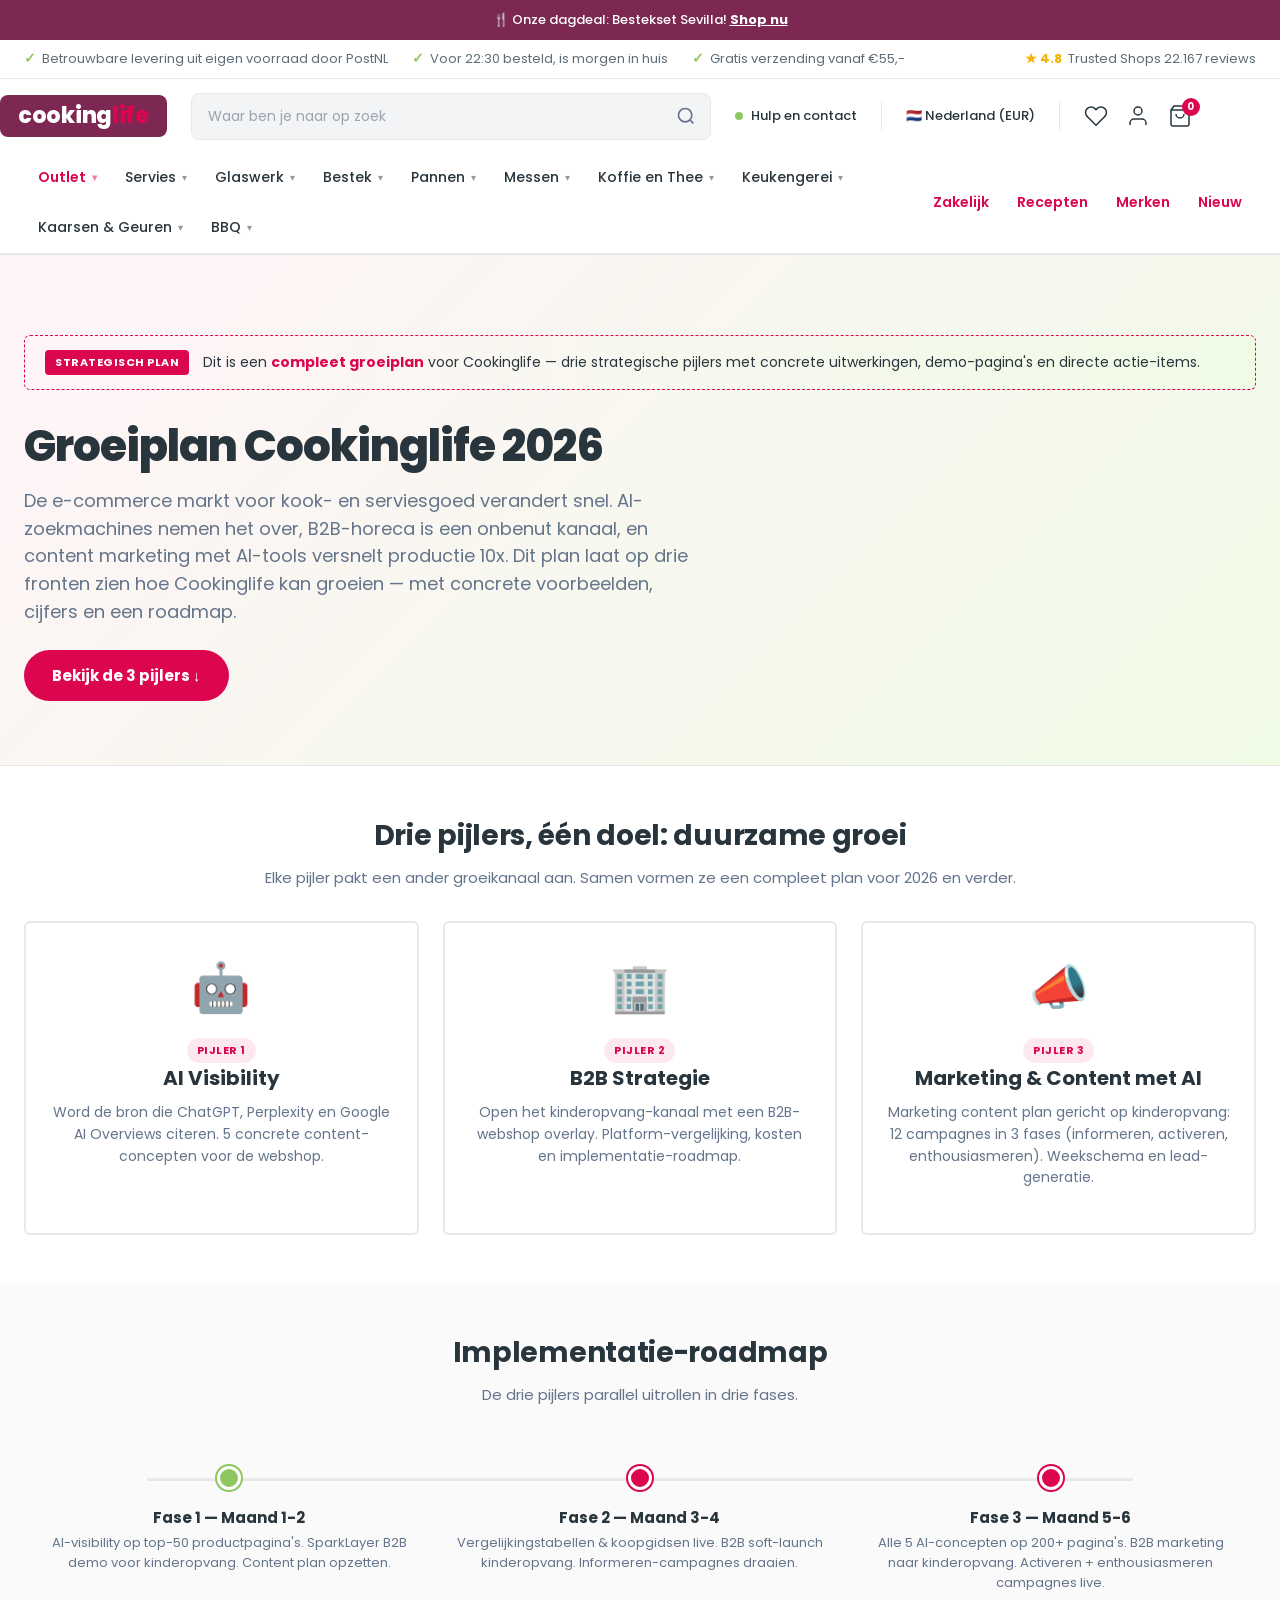
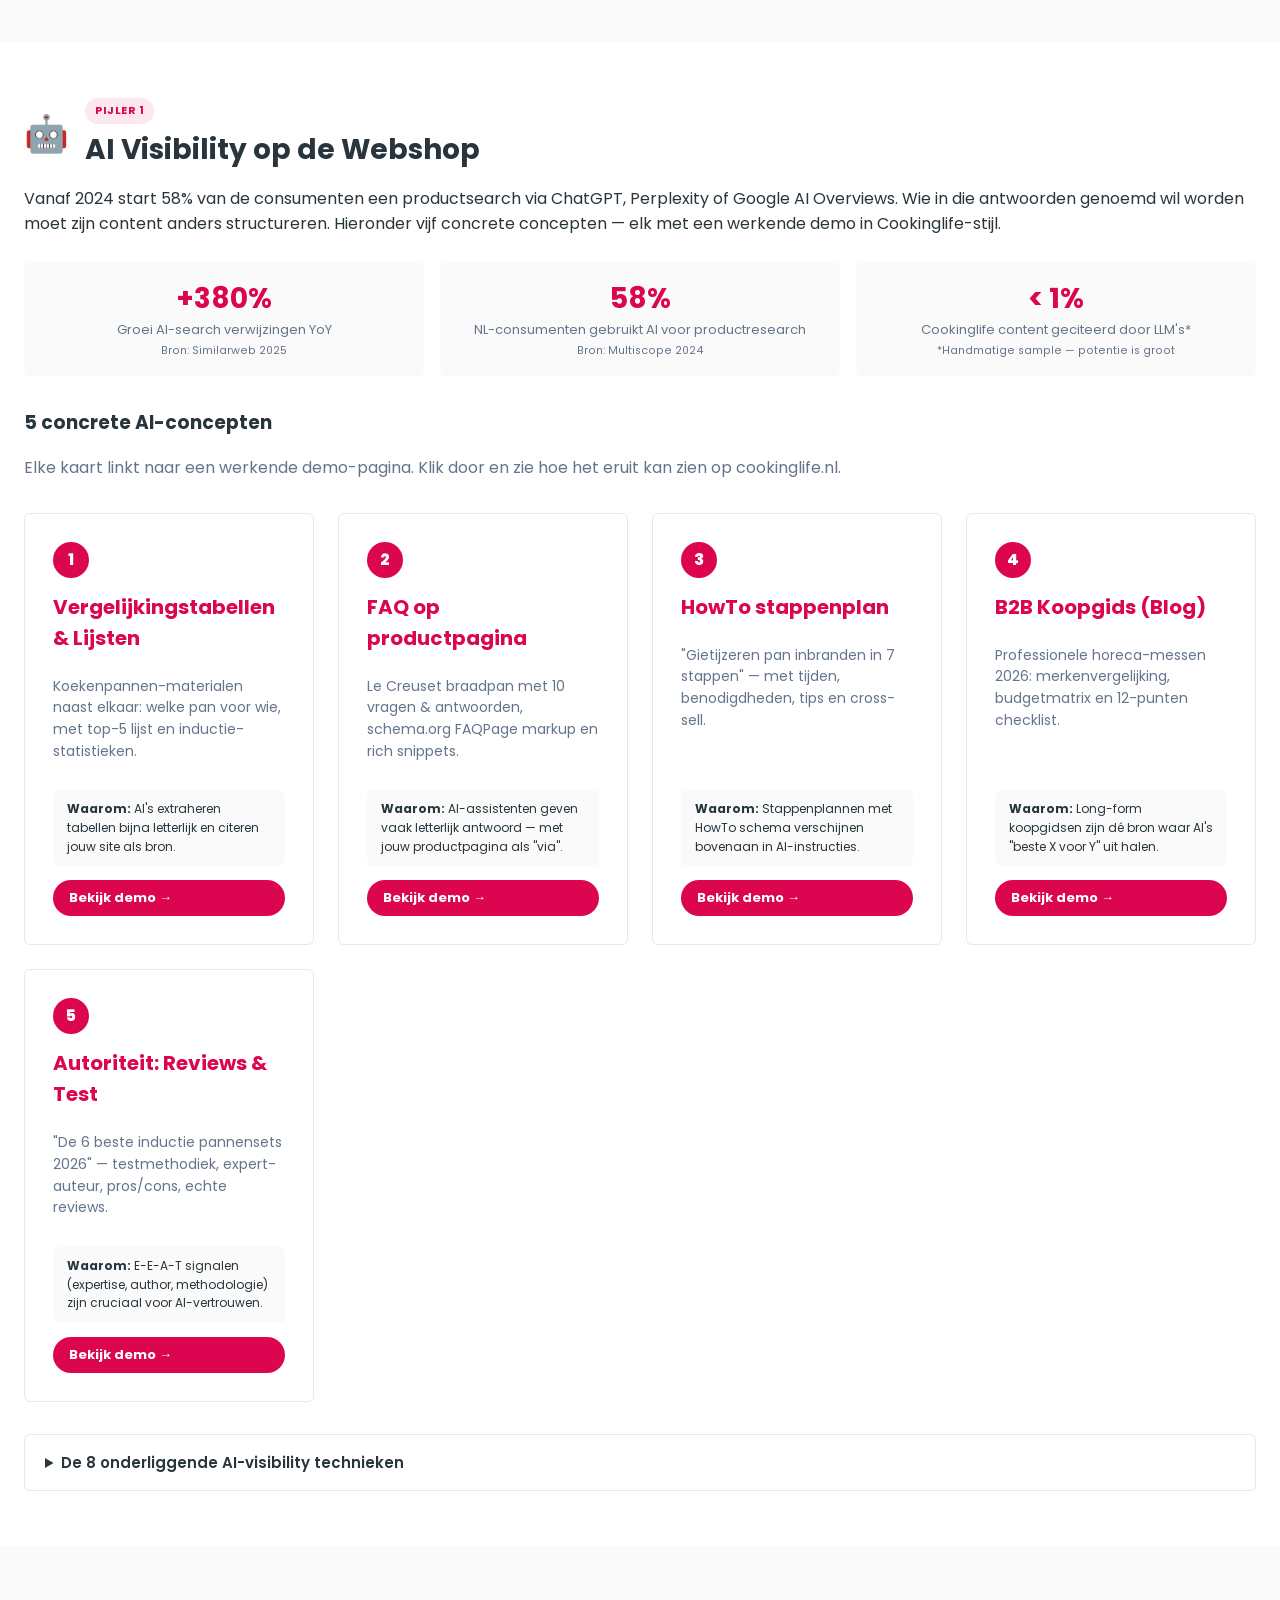
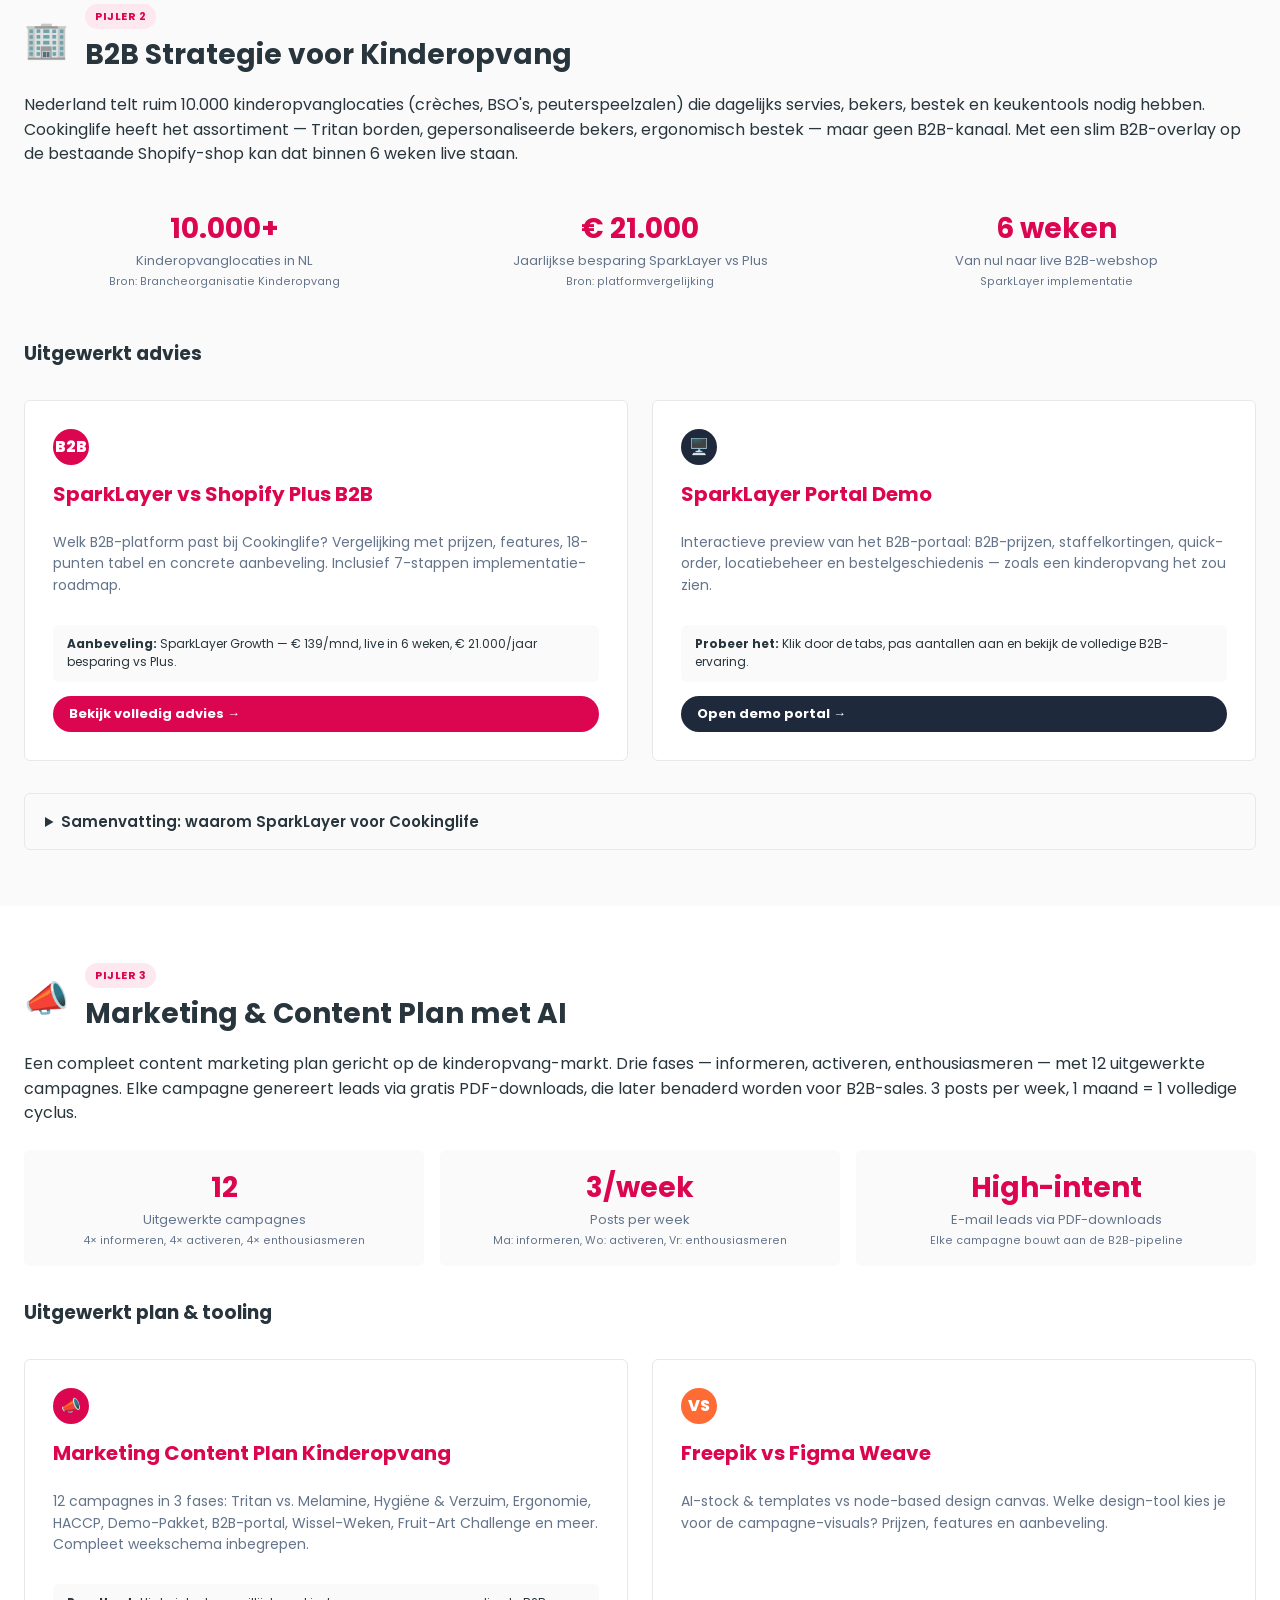
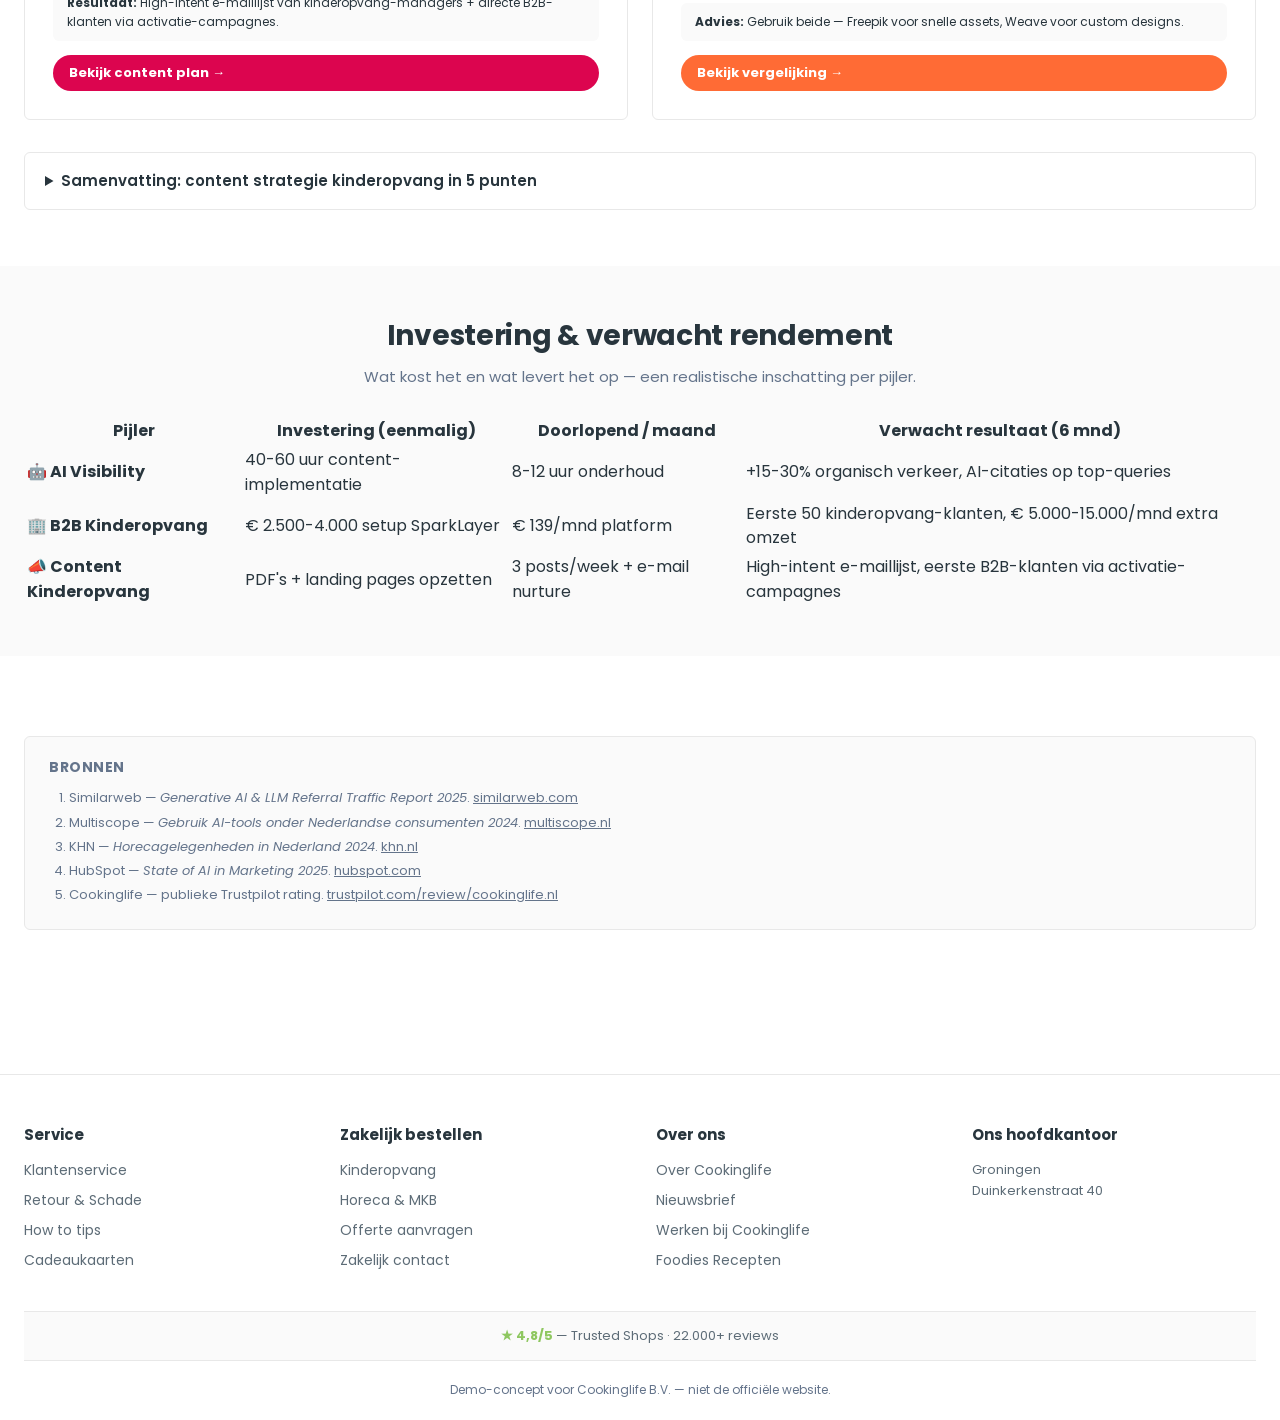
==== index.html @ 046c6a3e "Pijler 2 en 3 nu in cookinglife pink (i.p.v. paars/oranje) Alle drie de pijlers gebruiken nu dezelfd" ====
<!doctype html>
<html lang="nl">
<head>
  <meta charset="utf-8">
  <meta name="viewport" content="width=device-width, initial-scale=1">
  <title>Groeiplan Cookinglife 2026 — AI, B2B & Content Strategie</title>
  <meta name="description" content="Compleet strategisch plan voor Cookinglife: AI-visibility op de webshop, B2B-strategie voor horeca, en een marketing content plan met AI-tools. Drie pijlers, concrete uitwerking.">
  <link rel="stylesheet" href="assets/style.css">
  <link rel="preconnect" href="https://fonts.googleapis.com">
  <link href="https://fonts.googleapis.com/css2?family=Poppins:wght@400;500;600;700;800&display=swap" rel="stylesheet">
  <style>
    .cl-pillar-grid { display: grid; grid-template-columns: repeat(3, 1fr); gap: 24px; margin-top: 32px; }
    .cl-pillar-card { background: #fff; border: 2px solid var(--cl-border); border-radius: var(--cl-radius); padding: 28px 24px; text-align: center; transition: all 0.2s; }
    .cl-pillar-card:hover { border-color: var(--cl-pink); transform: translateY(-3px); box-shadow: var(--cl-shadow-lg); }
    .cl-pillar-icon { font-size: 48px; margin-bottom: 12px; }
    .cl-pillar-card h3 { font-size: 20px; margin: 0 0 8px; }
    .cl-pillar-card p { color: var(--cl-muted); font-size: 14px; margin: 0 0 16px; }
    .cl-pillar-tag { display: inline-block; font-size: 11px; font-weight: 700; text-transform: uppercase; letter-spacing: 0.5px; padding: 4px 10px; border-radius: 99px; }

    .cl-roadmap { display: grid; grid-template-columns: repeat(3, 1fr); gap: 0; margin-top: 32px; position: relative; }
    .cl-roadmap::before { content: ''; position: absolute; top: 40px; left: 10%; right: 10%; height: 3px; background: var(--cl-border); z-index: 0; }
    .cl-roadmap-phase { text-align: center; position: relative; z-index: 1; padding: 0 16px; }
    .cl-roadmap-dot { width: 24px; height: 24px; border-radius: 50%; margin: 28px auto 16px; border: 3px solid #fff; box-shadow: 0 0 0 2px var(--cl-border); }
    .cl-roadmap-phase h4 { font-size: 15px; margin: 0 0 4px; }
    .cl-roadmap-phase p { font-size: 13px; color: var(--cl-muted); margin: 0; }

    .cl-pijler-section { padding: 56px 0; }
    .cl-pijler-header { display: flex; align-items: center; gap: 16px; margin-bottom: 8px; }
    .cl-pijler-header .cl-pijler-icon { font-size: 36px; }
    .cl-pijler-header h2 { margin: 0; font-size: 28px; }

    .cl-impact-row { display: grid; grid-template-columns: repeat(3, 1fr); gap: 16px; margin: 24px 0; }
    .cl-impact-item { background: var(--cl-bg-soft); border-radius: var(--cl-radius); padding: 16px; text-align: center; }
    .cl-impact-item .num { font-size: 28px; font-weight: 700; color: var(--cl-pink); }
    .cl-impact-item .lbl { font-size: 13px; color: var(--cl-muted); }

    @media (max-width: 800px) {
      .cl-pillar-grid { grid-template-columns: 1fr; }
      .cl-roadmap { grid-template-columns: 1fr; gap: 24px; }
      .cl-roadmap::before { display: none; }
      .cl-impact-row { grid-template-columns: 1fr; }
    }
  </style>
</head>
<body>

<!-- ======================= PROMO BAR ======================= -->
<div class="cl-promobar">
  <div class="cl-container">🍴 Onze dagdeal: Bestekset Sevilla! <a href="#">Shop nu</a></div>
</div>

<!-- ======================= USP BAR ======================= -->
<div class="cl-topbar">
  <div class="cl-container">
    <div class="cl-topbar-usps">
      <span>Betrouwbare levering uit eigen voorraad door PostNL</span>
      <span>Voor 22:30 besteld, is morgen in huis</span>
      <span>Gratis verzending vanaf €55,-</span>
    </div>
    <div class="cl-topbar-trust">
      <span class="cl-trust-star">★ 4.8</span> Trusted Shops 22.167 reviews
    </div>
  </div>
</div>

<!-- ======================= HEADER ======================= -->
<header class="cl-header">
  <div class="cl-container cl-header-inner">
    <a href="index.html" class="cl-logo">cooking<span>life</span></a>
    <form class="cl-search" onsubmit="return false">
      <input type="text" placeholder="Waar ben je naar op zoek">
      <button type="submit"><svg viewBox="0 0 24 24" width="20" height="20" fill="none" stroke="currentColor" stroke-width="2"><circle cx="11" cy="11" r="8"/><path d="m21 21-4.3-4.3"/></svg></button>
    </form>
    <a href="#" class="cl-help-link"><span class="cl-help-dot"></span>Hulp en contact</a>
    <div class="cl-header-divider"></div>
    <div class="cl-country">🇳🇱 Nederland (EUR)</div>
    <div class="cl-header-divider"></div>
    <nav class="cl-header-actions" aria-label="Account en winkelmand">
      <a href="#" aria-label="Verlanglijst"><svg viewBox="0 0 24 24"><path d="M20.84 4.61a5.5 5.5 0 0 0-7.78 0L12 5.67l-1.06-1.06a5.5 5.5 0 0 0-7.78 7.78l1.06 1.06L12 21.23l7.78-7.78 1.06-1.06a5.5 5.5 0 0 0 0-7.78z"/></svg></a>
      <a href="#" aria-label="Account"><svg viewBox="0 0 24 24"><path d="M20 21v-2a4 4 0 0 0-4-4H8a4 4 0 0 0-4 4v2"/><circle cx="12" cy="7" r="4"/></svg></a>
      <a href="#" aria-label="Winkelmand"><svg viewBox="0 0 24 24"><path d="M6 2 3 6v14a2 2 0 0 0 2 2h14a2 2 0 0 0 2-2V6l-3-4z"/><line x1="3" y1="6" x2="21" y2="6"/><path d="M16 10a4 4 0 0 1-8 0"/></svg><span class="cl-cart-count">0</span></a>
    </nav>
  </div>
  <nav class="cl-nav" aria-label="Hoofdnavigatie">
    <div class="cl-container">
      <ul>
        <li><a href="#" class="sale">Outlet <span class="nav-chevron">▾</span></a></li>
        <li><a href="#">Servies <span class="nav-chevron">▾</span></a></li>
        <li><a href="#">Glaswerk <span class="nav-chevron">▾</span></a></li>
        <li><a href="#">Bestek <span class="nav-chevron">▾</span></a></li>
        <li><a href="#">Pannen <span class="nav-chevron">▾</span></a></li>
        <li><a href="#">Messen <span class="nav-chevron">▾</span></a></li>
        <li><a href="#">Koffie en Thee <span class="nav-chevron">▾</span></a></li>
        <li><a href="#">Keukengerei <span class="nav-chevron">▾</span></a></li>
        <li><a href="#">Kaarsen &amp; Geuren <span class="nav-chevron">▾</span></a></li>
        <li><a href="#">BBQ <span class="nav-chevron">▾</span></a></li>
      </ul>
      <div class="cl-nav-special">
        <a href="#">Zakelijk</a>
        <a href="#">Recepten</a>
        <a href="#">Merken</a>
        <a href="#">Nieuw</a>
      </div>
    </div>
  </nav>
</header>

<!-- ======================= HERO ======================= -->
<section class="cl-hero">
  <div class="cl-container">
    <div class="cl-demo-banner">
      <span class="cl-demo-tag">Strategisch Plan</span>
      <div>Dit is een <strong>compleet groeiplan</strong> voor Cookinglife — drie strategische pijlers met concrete uitwerkingen, demo-pagina's en directe actie-items.</div>
    </div>
    <h1>Groeiplan Cookinglife 2026</h1>
    <p>De e-commerce markt voor kook- en serviesgoed verandert snel. AI-zoekmachines nemen het over, B2B-horeca is een onbenut kanaal, en content marketing met AI-tools versnelt productie 10x. Dit plan laat op drie fronten zien hoe Cookinglife kan groeien — met concrete voorbeelden, cijfers en een roadmap.</p>
    <a href="#drie-pijlers" class="cl-btn">Bekijk de 3 pijlers ↓</a>
  </div>
</section>

<!-- ======================= DRIE PIJLERS OVERZICHT ======================= -->
<section class="cl-section" id="drie-pijlers">
  <div class="cl-container">
    <h2 style="text-align:center;">Drie pijlers, één doel: duurzame groei</h2>
    <p class="cl-section-sub" style="text-align:center;">Elke pijler pakt een ander groeikanaal aan. Samen vormen ze een compleet plan voor 2026 en verder.</p>

    <div class="cl-pillar-grid">

      <a href="#pijler-ai" class="cl-pillar-card" style="text-decoration:none;color:inherit;">
        <div class="cl-pillar-icon">🤖</div>
        <span class="cl-pillar-tag" style="background:#FDE8EF;color:var(--cl-pink);">Pijler 1</span>
        <h3>AI Visibility</h3>
        <p>Word de bron die ChatGPT, Perplexity en Google AI Overviews citeren. 5 concrete content-concepten voor de webshop.</p>
      </a>

      <a href="#pijler-b2b" class="cl-pillar-card" style="text-decoration:none;color:inherit;">
        <div class="cl-pillar-icon">🏢</div>
        <span class="cl-pillar-tag" style="background:#FDE8EF;color:var(--cl-pink);">Pijler 2</span>
        <h3>B2B Strategie</h3>
        <p>Open het kinderopvang-kanaal met een B2B-webshop overlay. Platform-vergelijking, kosten en implementatie-roadmap.</p>
      </a>

      <a href="#pijler-content" class="cl-pillar-card" style="text-decoration:none;color:inherit;">
        <div class="cl-pillar-icon">📣</div>
        <span class="cl-pillar-tag" style="background:#FDE8EF;color:var(--cl-pink);">Pijler 3</span>
        <h3>Marketing & Content met AI</h3>
        <p>Marketing content plan gericht op kinderopvang: 12 campagnes in 3 fases (informeren, activeren, enthousiasmeren). Weekschema en lead-generatie.</p>
      </a>

    </div>
  </div>
</section>

<!-- ======================= ROADMAP ======================= -->
<section class="cl-section" style="background:var(--cl-bg-soft);">
  <div class="cl-container">
    <h2 style="text-align:center;">Implementatie-roadmap</h2>
    <p class="cl-section-sub" style="text-align:center;">De drie pijlers parallel uitrollen in drie fases.</p>

    <div class="cl-roadmap">
      <div class="cl-roadmap-phase">
        <div class="cl-roadmap-dot" style="background:var(--cl-green);box-shadow:0 0 0 2px var(--cl-green);"></div>
        <h4>Fase 1 — Maand 1-2</h4>
        <p>AI-visibility op top-50 productpagina's. SparkLayer B2B demo voor kinderopvang. Content plan opzetten.</p>
      </div>
      <div class="cl-roadmap-phase">
        <div class="cl-roadmap-dot" style="background:var(--cl-pink);box-shadow:0 0 0 2px var(--cl-pink);"></div>
        <h4>Fase 2 — Maand 3-4</h4>
        <p>Vergelijkingstabellen & koopgidsen live. B2B soft-launch kinderopvang. Informeren-campagnes draaien.</p>
      </div>
      <div class="cl-roadmap-phase">
        <div class="cl-roadmap-dot" style="background:var(--cl-pink);box-shadow:0 0 0 2px var(--cl-pink);"></div>
        <h4>Fase 3 — Maand 5-6</h4>
        <p>Alle 5 AI-concepten op 200+ pagina's. B2B marketing naar kinderopvang. Activeren + enthousiasmeren campagnes live.</p>
      </div>
    </div>
  </div>
</section>

<!-- =====================================================================
     PIJLER 1 — AI VISIBILITY
     ===================================================================== -->
<section class="cl-pijler-section" id="pijler-ai">
  <div class="cl-container">
    <div class="cl-pijler-header">
      <span class="cl-pijler-icon">🤖</span>
      <div>
        <span class="cl-pillar-tag" style="background:#FDE8EF;color:var(--cl-pink);margin-bottom:4px;">Pijler 1</span>
        <h2>AI Visibility op de Webshop</h2>
      </div>
    </div>
    <p>Vanaf 2024 start 58% van de consumenten een productsearch via ChatGPT, Perplexity of Google AI Overviews. Wie in die antwoorden genoemd wil worden moet zijn content anders structureren. Hieronder vijf concrete concepten — elk met een werkende demo in Cookinglife-stijl.</p>

    <div class="cl-impact-row">
      <div class="cl-impact-item">
        <div class="num">+380%</div>
        <div class="lbl">Groei AI-search verwijzingen YoY<br><small>Bron: Similarweb 2025</small></div>
      </div>
      <div class="cl-impact-item">
        <div class="num">58%</div>
        <div class="lbl">NL-consumenten gebruikt AI voor productresearch<br><small>Bron: Multiscope 2024</small></div>
      </div>
      <div class="cl-impact-item">
        <div class="num">&lt; 1%</div>
        <div class="lbl">Cookinglife content geciteerd door LLM's*<br><small>*Handmatige sample — potentie is groot</small></div>
      </div>
    </div>

    <h3 style="margin-top:32px;">5 concrete AI-concepten</h3>
    <p style="color:var(--cl-muted);margin-bottom:16px;">Elke kaart linkt naar een werkende demo-pagina. Klik door en zie hoe het eruit kan zien op cookinglife.nl.</p>

    <div class="cl-concept-grid">

      <a href="1-vergelijkingstabel.html" class="cl-concept-card">
        <div class="cl-concept-num">1</div>
        <h3>Vergelijkingstabellen &amp; Lijsten</h3>
        <p>Koekenpannen-materialen naast elkaar: welke pan voor wie, met top-5 lijst en inductie-statistieken.</p>
        <div class="cl-concept-why"><strong>Waarom:</strong> AI's extraheren tabellen bijna letterlijk en citeren jouw site als bron.</div>
        <span class="cl-btn cl-btn-sm">Bekijk demo →</span>
      </a>

      <a href="2-productpagina-faq.html" class="cl-concept-card">
        <div class="cl-concept-num">2</div>
        <h3>FAQ op productpagina</h3>
        <p>Le Creuset braadpan met 10 vragen &amp; antwoorden, schema.org FAQPage markup en rich snippets.</p>
        <div class="cl-concept-why"><strong>Waarom:</strong> AI-assistenten geven vaak letterlijk antwoord — met jouw productpagina als "via".</div>
        <span class="cl-btn cl-btn-sm">Bekijk demo →</span>
      </a>

      <a href="3-howto-gebruik.html" class="cl-concept-card">
        <div class="cl-concept-num">3</div>
        <h3>HowTo stappenplan</h3>
        <p>"Gietijzeren pan inbranden in 7 stappen" — met tijden, benodigdheden, tips en cross-sell.</p>
        <div class="cl-concept-why"><strong>Waarom:</strong> Stappenplannen met HowTo schema verschijnen bovenaan in AI-instructies.</div>
        <span class="cl-btn cl-btn-sm">Bekijk demo →</span>
      </a>

      <a href="4-b2b-koopgids.html" class="cl-concept-card">
        <div class="cl-concept-num">4</div>
        <h3>B2B Koopgids (Blog)</h3>
        <p>Professionele horeca-messen 2026: merkenvergelijking, budgetmatrix en 12-punten checklist.</p>
        <div class="cl-concept-why"><strong>Waarom:</strong> Long-form koopgidsen zijn dé bron waar AI's "beste X voor Y" uit halen.</div>
        <span class="cl-btn cl-btn-sm">Bekijk demo →</span>
      </a>

      <a href="5-autoriteit-review-blog.html" class="cl-concept-card">
        <div class="cl-concept-num">5</div>
        <h3>Autoriteit: Reviews &amp; Test</h3>
        <p>"De 6 beste inductie pannensets 2026" — testmethodiek, expert-auteur, pros/cons, echte reviews.</p>
        <div class="cl-concept-why"><strong>Waarom:</strong> E-E-A-T signalen (expertise, author, methodologie) zijn cruciaal voor AI-vertrouwen.</div>
        <span class="cl-btn cl-btn-sm">Bekijk demo →</span>
      </a>

    </div>

    <!-- Technieken -->
    <details style="margin-top:32px;border:1px solid var(--cl-border);border-radius:var(--cl-radius);padding:16px 20px;">
      <summary style="font-weight:600;cursor:pointer;font-size:15px;">De 8 onderliggende AI-visibility technieken</summary>
      <ol class="cl-checklist" style="margin-top:16px;">
        <li>Direct antwoord in de eerste zin (antwoord eerst, context daarna)</li>
        <li>Gestructureerde HTML-semantiek (&lt;table&gt;, &lt;ol&gt;, &lt;dl&gt;, &lt;article&gt;)</li>
        <li>Schema.org JSON-LD per pagina-type (Product, FAQPage, HowTo, Article, Review)</li>
        <li>Korte alinea's: maximaal 3 zinnen</li>
        <li>Cijfers met expliciete bronvermelding en linken</li>
        <li>Herkenbare entity-naming (merk + exact modelnummer)</li>
        <li>E-E-A-T signalen: auteur, datum, methodologie, echte reviews</li>
        <li>Letterlijk Q&amp;A format: vraag → direct antwoord</li>
      </ol>
    </details>

  </div>
</section>

<!-- =====================================================================
     PIJLER 2 — B2B STRATEGIE
     ===================================================================== -->
<section class="cl-pijler-section" id="pijler-b2b" style="background:var(--cl-bg-soft);">
  <div class="cl-container">
    <div class="cl-pijler-header">
      <span class="cl-pijler-icon">🏢</span>
      <div>
        <span class="cl-pillar-tag" style="background:#FDE8EF;color:var(--cl-pink);margin-bottom:4px;">Pijler 2</span>
        <h2>B2B Strategie voor Kinderopvang</h2>
      </div>
    </div>
    <p>Nederland telt ruim 10.000 kinderopvanglocaties (crèches, BSO's, peuterspeelzalen) die dagelijks servies, bekers, bestek en keukentools nodig hebben. Cookinglife heeft het assortiment — Tritan borden, gepersonaliseerde bekers, ergonomisch bestek — maar geen B2B-kanaal. Met een slim B2B-overlay op de bestaande Shopify-shop kan dat binnen 6 weken live staan.</p>

    <div class="cl-impact-row">
      <div class="cl-impact-item">
        <div class="num">10.000+</div>
        <div class="lbl">Kinderopvanglocaties in NL<br><small>Bron: Brancheorganisatie Kinderopvang</small></div>
      </div>
      <div class="cl-impact-item">
        <div class="num" style="color:var(--cl-pink);">€ 21.000</div>
        <div class="lbl">Jaarlijkse besparing SparkLayer vs Plus<br><small>Bron: platformvergelijking</small></div>
      </div>
      <div class="cl-impact-item">
        <div class="num" style="color:var(--cl-pink);">6 weken</div>
        <div class="lbl">Van nul naar live B2B-webshop<br><small>SparkLayer implementatie</small></div>
      </div>
    </div>

    <h3 style="margin-top:32px;">Uitgewerkt advies</h3>
    <div class="cl-concept-grid" style="grid-template-columns: repeat(auto-fit, minmax(280px, 1fr));">
      <a href="6-b2b-platform-keuze.html" class="cl-concept-card">
        <div class="cl-concept-num" style="background:var(--cl-pink);">B2B</div>
        <h3>SparkLayer vs Shopify Plus B2B</h3>
        <p>Welk B2B-platform past bij Cookinglife? Vergelijking met prijzen, features, 18-punten tabel en concrete aanbeveling. Inclusief 7-stappen implementatie-roadmap.</p>
        <div class="cl-concept-why"><strong>Aanbeveling:</strong> SparkLayer Growth — € 139/mnd, live in 6 weken, € 21.000/jaar besparing vs Plus.</div>
        <span class="cl-btn cl-btn-sm" style="background:var(--cl-pink);">Bekijk volledig advies →</span>
      </a>

      <a href="9-sparklayer-demo.html" class="cl-concept-card">
        <div class="cl-concept-num" style="background:#1E293B;">🖥️</div>
        <h3>SparkLayer Portal Demo</h3>
        <p>Interactieve preview van het B2B-portaal: B2B-prijzen, staffelkortingen, quick-order, locatiebeheer en bestelgeschiedenis — zoals een kinderopvang het zou zien.</p>
        <div class="cl-concept-why"><strong>Probeer het:</strong> Klik door de tabs, pas aantallen aan en bekijk de volledige B2B-ervaring.</div>
        <span class="cl-btn cl-btn-sm" style="background:#1E293B;">Open demo portal →</span>
      </a>
    </div>

    <!-- B2B Kernpunten -->
    <details style="margin-top:24px;border:1px solid var(--cl-border);border-radius:var(--cl-radius);padding:16px 20px;">
      <summary style="font-weight:600;cursor:pointer;font-size:15px;">Samenvatting: waarom SparkLayer voor Cookinglife</summary>
      <div style="margin-top:16px;">
        <ol class="cl-checklist">
          <li><strong>Werkt op huidige Shopify-plan</strong> — geen migratie naar Plus nodig (bespaart € 2.000/mnd)</li>
          <li><strong>B2B-prijslijsten per klantgroep</strong> — kinderopvang, BSO, peuterspeelzaal elk eigen kortingsmatrix</li>
          <li><strong>Bestellijsten &amp; quick-order</strong> — locatiemanagers bestellen in 30 seconden hun vaste assortiment</li>
          <li><strong>Netto-prijzen &amp; btw-logica</strong> — automatisch excl. btw voor B2B-klanten</li>
          <li><strong>6 weken live</strong> — geen herbouw van de webshop, overlay op bestaande theme</li>
        </ol>
      </div>
    </details>

  </div>
</section>

<!-- =====================================================================
     PIJLER 3 — MARKETING CONTENT MET AI
     ===================================================================== -->
<section class="cl-pijler-section" id="pijler-content">
  <div class="cl-container">
    <div class="cl-pijler-header">
      <span class="cl-pijler-icon">📣</span>
      <div>
        <span class="cl-pillar-tag" style="background:#FDE8EF;color:var(--cl-pink);margin-bottom:4px;">Pijler 3</span>
        <h2>Marketing &amp; Content Plan met AI</h2>
      </div>
    </div>
    <p>Een compleet content marketing plan gericht op de kinderopvang-markt. Drie fases — informeren, activeren, enthousiasmeren — met 12 uitgewerkte campagnes. Elke campagne genereert leads via gratis PDF-downloads, die later benaderd worden voor B2B-sales. 3 posts per week, 1 maand = 1 volledige cyclus.</p>

    <div class="cl-impact-row">
      <div class="cl-impact-item">
        <div class="num" style="color:var(--cl-pink);">12</div>
        <div class="lbl">Uitgewerkte campagnes<br><small>4× informeren, 4× activeren, 4× enthousiasmeren</small></div>
      </div>
      <div class="cl-impact-item">
        <div class="num" style="color:var(--cl-pink);">3/week</div>
        <div class="lbl">Posts per week<br><small>Ma: informeren, Wo: activeren, Vr: enthousiasmeren</small></div>
      </div>
      <div class="cl-impact-item">
        <div class="num" style="color:var(--cl-pink);">High-intent</div>
        <div class="lbl">E-mail leads via PDF-downloads<br><small>Elke campagne bouwt aan de B2B-pipeline</small></div>
      </div>
    </div>

    <h3 style="margin-top:32px;">Uitgewerkt plan &amp; tooling</h3>
    <div class="cl-concept-grid" style="grid-template-columns: repeat(auto-fit, minmax(280px, 1fr));">

      <a href="8-marketing-content-plan.html" class="cl-concept-card">
        <div class="cl-concept-num" style="background:var(--cl-pink);">📣</div>
        <h3>Marketing Content Plan Kinderopvang</h3>
        <p>12 campagnes in 3 fases: Tritan vs. Melamine, Hygiëne &amp; Verzuim, Ergonomie, HACCP, Demo-Pakket, B2B-portal, Wissel-Weken, Fruit-Art Challenge en meer. Compleet weekschema inbegrepen.</p>
        <div class="cl-concept-why"><strong>Resultaat:</strong> High-intent e-maillijst van kinderopvang-managers + directe B2B-klanten via activatie-campagnes.</div>
        <span class="cl-btn cl-btn-sm" style="background:var(--cl-pink);">Bekijk content plan →</span>
      </a>

      <a href="7-freepik-vs-weave.html" class="cl-concept-card">
        <div class="cl-concept-num" style="background:#FF6B35;">VS</div>
        <h3>Freepik vs Figma Weave</h3>
        <p>AI-stock &amp; templates vs node-based design canvas. Welke design-tool kies je voor de campagne-visuals? Prijzen, features en aanbeveling.</p>
        <div class="cl-concept-why"><strong>Advies:</strong> Gebruik beide — Freepik voor snelle assets, Weave voor custom designs.</div>
        <span class="cl-btn cl-btn-sm" style="background:#FF6B35;">Bekijk vergelijking →</span>
      </a>

    </div>

    <!-- Content Kernpunten -->
    <details style="margin-top:24px;border:1px solid var(--cl-border);border-radius:var(--cl-radius);padding:16px 20px;">
      <summary style="font-weight:600;cursor:pointer;font-size:15px;">Samenvatting: content strategie kinderopvang in 5 punten</summary>
      <div style="margin-top:16px;">
        <ol class="cl-checklist">
          <li><strong>Informeren bouwt vertrouwen</strong> — educatieve content over veiligheid (Tritan, HACCP, hygiëne) overtuigt ouders én managers</li>
          <li><strong>Lead-generatie via PDF-downloads</strong> — elke informeer-campagne levert high-intent e-mailadressen op voor sales</li>
          <li><strong>Activeren met lage drempel</strong> — demo-pakketten, makkelijke B2B-portal en wissel-weken maken de eerste stap klein</li>
          <li><strong>UGC content is king</strong> — echte kinderopvanglocaties die filmen en delen is de meest geloofwaardige marketing</li>
          <li><strong>3 posts per week, 1 maand = 1 cyclus</strong> — maandag informeren, woensdag activeren, vrijdag enthousiasmeren</li>
        </ol>
      </div>
    </details>

  </div>
</section>

<!-- ======================= SAMENVATTING / INVESTERING ======================= -->
<section class="cl-section" style="background:var(--cl-bg-soft);">
  <div class="cl-container">
    <h2 style="text-align:center;">Investering &amp; verwacht rendement</h2>
    <p class="cl-section-sub" style="text-align:center;">Wat kost het en wat levert het op — een realistische inschatting per pijler.</p>

    <table class="cl-compare-table" style="margin-top:24px;">
      <thead>
        <tr>
          <th>Pijler</th>
          <th>Investering (eenmalig)</th>
          <th>Doorlopend / maand</th>
          <th>Verwacht resultaat (6 mnd)</th>
        </tr>
      </thead>
      <tbody>
        <tr>
          <td><strong>🤖 AI Visibility</strong></td>
          <td>40-60 uur content-implementatie</td>
          <td>8-12 uur onderhoud</td>
          <td>+15-30% organisch verkeer, AI-citaties op top-queries</td>
        </tr>
        <tr>
          <td><strong>🏢 B2B Kinderopvang</strong></td>
          <td>€ 2.500-4.000 setup SparkLayer</td>
          <td>€ 139/mnd platform</td>
          <td>Eerste 50 kinderopvang-klanten, € 5.000-15.000/mnd extra omzet</td>
        </tr>
        <tr>
          <td><strong>📣 Content Kinderopvang</strong></td>
          <td>PDF's + landing pages opzetten</td>
          <td>3 posts/week + e-mail nurture</td>
          <td>High-intent e-maillijst, eerste B2B-klanten via activatie-campagnes</td>
        </tr>
      </tbody>
    </table>
  </div>
</section>

<!-- ======================= BRONNEN ======================= -->
<section class="cl-section">
  <div class="cl-container">
    <div class="cl-sources">
      <h4>Bronnen</h4>
      <ol>
        <li id="bron-1">Similarweb — <em>Generative AI &amp; LLM Referral Traffic Report 2025</em>. <a href="https://www.similarweb.com/blog/insights/ai-news/generative-ai-traffic-report/" target="_blank" rel="noopener">similarweb.com</a></li>
        <li id="bron-2">Multiscope — <em>Gebruik AI-tools onder Nederlandse consumenten 2024</em>. <a href="https://www.multiscope.nl/" target="_blank" rel="noopener">multiscope.nl</a></li>
        <li>KHN — <em>Horecagelegenheden in Nederland 2024</em>. <a href="https://www.khn.nl/" target="_blank" rel="noopener">khn.nl</a></li>
        <li>HubSpot — <em>State of AI in Marketing 2025</em>. <a href="https://www.hubspot.com/state-of-ai" target="_blank" rel="noopener">hubspot.com</a></li>
        <li>Cookinglife — publieke Trustpilot rating. <a href="https://www.trustpilot.com/review/cookinglife.nl" target="_blank" rel="noopener">trustpilot.com/review/cookinglife.nl</a></li>
      </ol>
    </div>
  </div>
</section>

<!-- ======================= FOOTER ======================= -->
<footer class="cl-footer">
  <div class="cl-container">
    <div class="cl-footer-cols">
      <div><h4>Service</h4><ul><li><a href="#">Klantenservice</a></li><li><a href="#">Retour &amp; Schade</a></li><li><a href="#">How to tips</a></li><li><a href="#">Cadeaukaarten</a></li></ul></div>
      <div><h4>Zakelijk bestellen</h4><ul><li><a href="#">Kinderopvang</a></li><li><a href="#">Horeca &amp; MKB</a></li><li><a href="#">Offerte aanvragen</a></li><li><a href="#">Zakelijk contact</a></li></ul></div>
      <div><h4>Over ons</h4><ul><li><a href="#">Over Cookinglife</a></li><li><a href="#">Nieuwsbrief</a></li><li><a href="#">Werken bij Cookinglife</a></li><li><a href="#">Foodies Recepten</a></li></ul></div>
      <div><h4>Ons hoofdkantoor</h4><p style="font-size:13px;">Groningen<br>Duinkerkenstraat 40</p></div>
    </div>
    <div class="cl-footer-trust"><strong>★ 4,8/5</strong> — Trusted Shops · 22.000+ reviews</div>
    <div class="cl-footer-bottom">Demo-concept voor Cookinglife B.V. — niet de officiële website.</div>
  </div>
</footer>

</body>
</html>
---- assets/style.css ----
/* ============================================================
   Cookinglife AI-Visibility Demo — Gedeelde Stylesheet
   Nagebouwde huisstijl van cookinglife.nl
   ============================================================ */

:root {
  --cl-pink: #DC054F;
  --cl-pink-dark: #B5124A;
  --cl-promo: #7c2852;
  --cl-green: #8EC760;
  --cl-green-dark: #72A94A;
  --cl-red: #DE242B;
  --cl-bg: #FFFFFF;
  --cl-bg-soft: #FAFAFA;
  --cl-text: #28353D;
  --cl-text-secondary: #5D6C77;
  --cl-muted: #64748B;
  --cl-border: #E8E8E8;
  --cl-hover: #F7F7F7;
  --cl-warn: #FDF6E3;
  --cl-star: #F5B301;
  --cl-shadow: 0 2px 8px rgba(0, 0, 0, 0.06);
  --cl-shadow-lg: 0 6px 24px rgba(0, 0, 0, 0.08);
  --cl-radius: 6px;
  --cl-container: 1280px;
  --cl-font: 'Poppins', -apple-system, BlinkMacSystemFont, "Segoe UI", Roboto,
    Oxygen, Ubuntu, Cantarell, "Helvetica Neue", Arial, sans-serif;
}

* {
  box-sizing: border-box;
}

html, body {
  margin: 0;
  padding: 0;
  font-family: var(--cl-font);
  color: var(--cl-text);
  background: var(--cl-bg);
  font-size: 16px;
  line-height: 1.55;
  -webkit-font-smoothing: antialiased;
}

img { max-width: 100%; display: block; }
a { color: var(--cl-pink); text-decoration: none; }
a:hover { text-decoration: underline; }

.cl-container {
  max-width: var(--cl-container);
  margin: 0 auto;
  padding: 0 24px;
}

/* ---------- Promo bar (dagdeal) ---------- */
.cl-promobar {
  background: var(--cl-promo);
  color: #fff;
  font-size: 13px;
  padding: 10px 0;
  text-align: center;
  font-weight: 500;
}
.cl-promobar a {
  color: #fff;
  text-decoration: underline;
  font-weight: 700;
}

/* ---------- USP bar ---------- */
.cl-topbar {
  background: #fff;
  border-bottom: 1px solid var(--cl-border);
  font-size: 13px;
  padding: 8px 0;
  color: var(--cl-text);
}
.cl-topbar .cl-container {
  display: flex;
  align-items: center;
  justify-content: space-between;
}
.cl-topbar-usps {
  display: flex;
  gap: 24px;
  align-items: center;
}
.cl-topbar-usps span {
  display: inline-flex;
  align-items: center;
  gap: 6px;
  color: var(--cl-text-secondary);
  font-size: 13px;
}
.cl-topbar-usps span::before {
  content: "✓";
  color: var(--cl-green);
  font-weight: 900;
  font-size: 14px;
}
.cl-topbar-trust {
  display: flex;
  align-items: center;
  gap: 6px;
  font-size: 13px;
  color: var(--cl-text-secondary);
  white-space: nowrap;
}
.cl-topbar-trust .cl-trust-star {
  color: var(--cl-star);
  font-weight: 700;
}

/* ---------- Header ---------- */
.cl-header {
  border-bottom: 1px solid var(--cl-border);
  background: #fff;
  position: sticky;
  top: 0;
  z-index: 50;
}
.cl-header-inner {
  display: flex;
  align-items: center;
  gap: 24px;
  padding: 14px 0;
}

/* Logo — dark pill with white+pink text */
.cl-logo {
  display: inline-flex;
  align-items: center;
  background: var(--cl-promo);
  border-radius: 8px;
  padding: 10px 18px;
  font-size: 22px;
  font-weight: 800;
  letter-spacing: -0.3px;
  color: #fff;
  flex-shrink: 0;
  line-height: 1;
  text-decoration: none;
}
.cl-logo:hover { text-decoration: none; }
.cl-logo span { color: var(--cl-pink); }

/* Search bar — gray bg, no border, search icon */
.cl-search {
  flex: 1;
  display: flex;
  align-items: center;
  background: #F3F4F6;
  border: 1px solid #E5E7EB;
  border-radius: 8px;
  overflow: hidden;
  max-width: 520px;
}
.cl-search input {
  flex: 1;
  border: 0;
  background: transparent;
  padding: 12px 16px;
  font-size: 14px;
  outline: none;
  font-family: inherit;
  color: var(--cl-text);
}
.cl-search input::placeholder { color: #9CA3AF; }
.cl-search button {
  background: transparent;
  color: var(--cl-muted);
  border: 0;
  padding: 0 14px;
  font-size: 18px;
  cursor: pointer;
  font-family: inherit;
  display: flex;
  align-items: center;
}
.cl-search button:hover { color: var(--cl-pink); }

/* Hulp en contact */
.cl-help-link {
  display: flex;
  align-items: center;
  gap: 8px;
  font-size: 13px;
  color: var(--cl-text);
  font-weight: 500;
  white-space: nowrap;
  text-decoration: none;
}
.cl-help-link:hover { color: var(--cl-pink); text-decoration: none; }
.cl-help-dot {
  width: 8px;
  height: 8px;
  border-radius: 50%;
  background: var(--cl-green);
  flex-shrink: 0;
}

/* Country selector */
.cl-country {
  display: flex;
  align-items: center;
  gap: 6px;
  font-size: 13px;
  color: var(--cl-text);
  white-space: nowrap;
  font-weight: 500;
}

/* Header icon actions (heart, account, cart) */
.cl-header-actions {
  display: flex;
  gap: 18px;
  align-items: center;
}
.cl-header-actions a {
  color: var(--cl-text);
  display: flex;
  align-items: center;
  justify-content: center;
  position: relative;
  text-decoration: none;
}
.cl-header-actions a:hover { color: var(--cl-pink); text-decoration: none; }
.cl-header-actions svg {
  width: 24px;
  height: 24px;
  stroke: currentColor;
  fill: none;
  stroke-width: 1.5;
}
.cl-cart-count {
  position: absolute;
  top: -6px;
  right: -8px;
  background: var(--cl-pink);
  color: #fff;
  font-size: 10px;
  font-weight: 700;
  width: 18px;
  height: 18px;
  border-radius: 50%;
  display: flex;
  align-items: center;
  justify-content: center;
  line-height: 1;
}

/* Header divider between groups */
.cl-header-divider {
  width: 1px;
  height: 28px;
  background: var(--cl-border);
  flex-shrink: 0;
}

/* Main nav */
.cl-nav {
  border-bottom: 1px solid var(--cl-border);
  background: #fff;
}
.cl-nav .cl-container {
  display: flex;
  align-items: center;
  justify-content: space-between;
}
.cl-nav ul {
  list-style: none;
  padding: 0;
  margin: 0;
  display: flex;
  flex-wrap: wrap;
  gap: 0;
}
.cl-nav li a {
  display: inline-flex;
  align-items: center;
  gap: 4px;
  padding: 13px 14px;
  font-size: 14px;
  font-weight: 500;
  color: var(--cl-text);
  letter-spacing: 0;
  border-bottom: 2px solid transparent;
  transition: color 0.15s, border-color 0.15s;
}
.cl-nav li a:hover {
  color: var(--cl-pink);
  border-bottom-color: var(--cl-pink);
  text-decoration: none;
}
.cl-nav li a .nav-chevron {
  font-size: 10px;
  opacity: 0.5;
  margin-left: 2px;
}
.cl-nav li a.sale { color: var(--cl-pink); font-weight: 600; }
.cl-nav-special {
  display: flex;
  gap: 0;
}
.cl-nav-special a {
  display: inline-flex;
  align-items: center;
  padding: 13px 14px;
  font-size: 14px;
  font-weight: 600;
  color: var(--cl-pink);
  border-bottom: 2px solid transparent;
}
.cl-nav-special a:hover {
  border-bottom-color: var(--cl-pink);
  text-decoration: none;
}

/* ---------- Breadcrumb ---------- */
.cl-breadcrumb {
  padding: 16px 0;
  font-size: 13px;
  color: var(--cl-muted);
}
.cl-breadcrumb a { color: var(--cl-muted); }
.cl-breadcrumb a:hover { color: var(--cl-pink); }
.cl-breadcrumb span + span::before { content: " › "; margin: 0 6px; }

/* ---------- Demo banner ---------- */
.cl-demo-banner {
  background: linear-gradient(90deg, #FFF4F8 0%, #F0FBE6 100%);
  border: 1px dashed var(--cl-pink);
  border-radius: var(--cl-radius);
  padding: 14px 20px;
  margin: 16px 0 32px;
  display: flex;
  align-items: center;
  gap: 14px;
  font-size: 14px;
}
.cl-demo-banner .cl-demo-tag {
  background: var(--cl-pink);
  color: #fff;
  font-weight: 700;
  font-size: 11px;
  letter-spacing: 0.5px;
  padding: 4px 10px;
  border-radius: 4px;
  text-transform: uppercase;
  white-space: nowrap;
}
.cl-demo-banner strong { color: var(--cl-pink); }

/* ---------- Buttons ---------- */
.cl-btn {
  display: inline-block;
  padding: 14px 28px;
  background: var(--cl-pink);
  color: #fff;
  border: 0;
  border-radius: 999px;
  font-weight: 700;
  font-size: 15px;
  cursor: pointer;
  transition: background 0.15s;
  font-family: inherit;
  text-decoration: none;
}
.cl-btn:hover { background: var(--cl-pink-dark); text-decoration: none; color: #fff; }
.cl-btn-green { background: var(--cl-green); }
.cl-btn-green:hover { background: var(--cl-green-dark); }
.cl-btn-outline {
  background: transparent;
  color: var(--cl-pink);
  border: 2px solid var(--cl-pink);
  padding: 12px 26px;
}
.cl-btn-outline:hover { background: var(--cl-pink); color: #fff; }
.cl-btn-sm { padding: 8px 16px; font-size: 13px; }

/* ---------- Section headings ---------- */
.cl-section { padding: 48px 0; }
.cl-section h2 {
  font-size: 28px;
  font-weight: 700;
  letter-spacing: -0.3px;
  margin: 0 0 8px;
}
.cl-section h3 {
  font-size: 22px;
  font-weight: 700;
  margin: 32px 0 12px;
}
.cl-section h4 { font-size: 17px; font-weight: 700; margin: 24px 0 8px; }
.cl-section-sub {
  color: var(--cl-muted);
  font-size: 15px;
  margin: 0 0 28px;
}

/* ---------- USP strook ---------- */
.cl-usp {
  background: var(--cl-bg-soft);
  border-top: 1px solid var(--cl-border);
  border-bottom: 1px solid var(--cl-border);
  padding: 18px 0;
}
.cl-usp ul {
  display: flex;
  justify-content: space-around;
  list-style: none;
  padding: 0;
  margin: 0;
  flex-wrap: wrap;
  gap: 12px;
}
.cl-usp li {
  display: flex;
  align-items: center;
  gap: 8px;
  font-size: 13px;
  font-weight: 600;
}
.cl-usp li::before {
  content: "✓";
  color: var(--cl-green);
  font-weight: 900;
  font-size: 16px;
}

/* ---------- Product card ---------- */
.cl-product-grid {
  display: grid;
  grid-template-columns: repeat(auto-fill, minmax(220px, 1fr));
  gap: 20px;
}
.cl-product-card {
  background: #fff;
  border: 1px solid var(--cl-border);
  border-radius: var(--cl-radius);
  padding: 16px;
  transition: all 0.2s;
  position: relative;
}
.cl-product-card:hover {
  box-shadow: var(--cl-shadow-lg);
  transform: translateY(-2px);
}
.cl-product-card .cl-product-img {
  aspect-ratio: 1;
  background: var(--cl-bg-soft);
  border-radius: 6px;
  margin-bottom: 12px;
  display: flex;
  align-items: center;
  justify-content: center;
  font-size: 48px;
}
.cl-product-card h3 {
  font-size: 14px;
  font-weight: 600;
  margin: 0 0 4px;
  color: var(--cl-text);
  line-height: 1.3;
}
.cl-product-card .cl-brand {
  font-size: 11px;
  text-transform: uppercase;
  color: var(--cl-muted);
  letter-spacing: 0.5px;
  margin-bottom: 6px;
}
.cl-price {
  font-size: 20px;
  font-weight: 800;
  color: var(--cl-text);
}
.cl-price-old {
  font-size: 13px;
  color: var(--cl-muted);
  text-decoration: line-through;
  margin-right: 8px;
  font-weight: 500;
}
.cl-badge {
  position: absolute;
  top: 12px;
  left: 12px;
  background: var(--cl-pink);
  color: #fff;
  font-size: 11px;
  font-weight: 700;
  padding: 4px 10px;
  border-radius: 4px;
  text-transform: uppercase;
  letter-spacing: 0.5px;
}
.cl-badge-green { background: var(--cl-green); }

/* ---------- Tabellen (vergelijking) ---------- */
.cl-table-wrap {
  overflow-x: auto;
  border: 1px solid var(--cl-border);
  border-radius: var(--cl-radius);
  margin: 24px 0;
}
.cl-comparison-table {
  width: 100%;
  border-collapse: collapse;
  font-size: 14px;
  background: #fff;
}
.cl-comparison-table thead {
  background: var(--cl-pink);
  color: #fff;
}
.cl-comparison-table th,
.cl-comparison-table td {
  padding: 14px 16px;
  text-align: left;
  border-bottom: 1px solid var(--cl-border);
  vertical-align: top;
}
.cl-comparison-table th {
  font-weight: 700;
  font-size: 13px;
  text-transform: uppercase;
  letter-spacing: 0.3px;
}
.cl-comparison-table tbody tr:nth-child(even) { background: var(--cl-bg-soft); }
.cl-comparison-table tbody tr:hover { background: #FFF4F8; }
.cl-comparison-table td:first-child {
  font-weight: 600;
  background: var(--cl-bg-soft);
  border-right: 1px solid var(--cl-border);
}
.cl-comparison-table .cl-check { color: var(--cl-green); font-weight: 900; }
.cl-comparison-table .cl-cross { color: #CC2D4A; font-weight: 900; }

/* ---------- FAQ (details/summary) ---------- */
.cl-faq { margin: 24px 0; }
.cl-faq details {
  border: 1px solid var(--cl-border);
  border-radius: var(--cl-radius);
  margin-bottom: 10px;
  background: #fff;
  transition: box-shadow 0.15s;
}
.cl-faq details[open] { box-shadow: var(--cl-shadow); }
.cl-faq summary {
  padding: 18px 24px;
  font-weight: 600;
  font-size: 16px;
  cursor: pointer;
  list-style: none;
  display: flex;
  justify-content: space-between;
  align-items: center;
  color: var(--cl-text);
}
.cl-faq summary::-webkit-details-marker { display: none; }
.cl-faq summary::after {
  content: "+";
  font-size: 24px;
  color: var(--cl-pink);
  font-weight: 300;
  transition: transform 0.2s;
}
.cl-faq details[open] summary::after { content: "−"; }
.cl-faq .cl-faq-body {
  padding: 0 24px 22px;
  color: var(--cl-text);
  font-size: 15px;
  border-top: 1px solid var(--cl-border);
  padding-top: 16px;
}
.cl-faq .cl-faq-body p:first-child { margin-top: 0; }
.cl-faq .cl-faq-body p:last-child { margin-bottom: 0; }
.cl-faq .cl-faq-lead {
  font-weight: 600;
  color: var(--cl-pink);
  margin-bottom: 8px !important;
}

/* ---------- HowTo steps ---------- */
.cl-howto-meta {
  display: grid;
  grid-template-columns: repeat(auto-fit, minmax(140px, 1fr));
  gap: 16px;
  background: var(--cl-bg-soft);
  border: 1px solid var(--cl-border);
  border-radius: var(--cl-radius);
  padding: 20px;
  margin: 24px 0;
}
.cl-howto-meta div { text-align: center; }
.cl-howto-meta strong {
  display: block;
  font-size: 11px;
  color: var(--cl-muted);
  text-transform: uppercase;
  letter-spacing: 0.5px;
  margin-bottom: 4px;
}
.cl-howto-meta span { font-size: 18px; font-weight: 700; }

.cl-howto-steps {
  counter-reset: step;
  list-style: none;
  padding: 0;
  margin: 32px 0;
}
.cl-howto-steps > li {
  counter-increment: step;
  position: relative;
  padding: 24px 24px 24px 88px;
  margin-bottom: 16px;
  background: #fff;
  border: 1px solid var(--cl-border);
  border-left: 4px solid var(--cl-pink);
  border-radius: var(--cl-radius);
}
.cl-howto-steps > li::before {
  content: counter(step);
  position: absolute;
  left: 20px;
  top: 24px;
  width: 48px;
  height: 48px;
  background: var(--cl-pink);
  color: #fff;
  font-size: 22px;
  font-weight: 800;
  border-radius: 50%;
  display: flex;
  align-items: center;
  justify-content: center;
}
.cl-howto-steps h3 {
  margin: 0 0 6px;
  font-size: 18px;
}
.cl-howto-steps .cl-step-time {
  display: inline-block;
  background: var(--cl-bg-soft);
  color: var(--cl-muted);
  font-size: 12px;
  padding: 3px 10px;
  border-radius: 999px;
  margin-bottom: 8px;
  font-weight: 600;
}
.cl-howto-steps p { margin: 8px 0 0; color: var(--cl-text); }

.cl-tip {
  background: var(--cl-warn);
  border-left: 4px solid var(--cl-star);
  padding: 14px 18px;
  border-radius: 6px;
  margin: 16px 0;
  font-size: 14px;
}
.cl-tip strong { color: #9A6A00; }

.cl-warning {
  background: #FFF0F4;
  border-left: 4px solid var(--cl-pink);
  padding: 14px 18px;
  border-radius: 6px;
  margin: 16px 0;
  font-size: 14px;
}

/* ---------- Stat blocks ---------- */
.cl-stat-grid {
  display: grid;
  grid-template-columns: repeat(auto-fit, minmax(220px, 1fr));
  gap: 20px;
  margin: 32px 0;
}
.cl-stat-block {
  background: linear-gradient(135deg, #FFF4F8 0%, #FFFFFF 100%);
  border: 1px solid var(--cl-border);
  border-left: 4px solid var(--cl-pink);
  border-radius: var(--cl-radius);
  padding: 24px;
}
.cl-stat-block .cl-stat-number {
  font-size: 42px;
  font-weight: 800;
  color: var(--cl-pink);
  line-height: 1;
  letter-spacing: -1px;
}
.cl-stat-block .cl-stat-label {
  font-size: 14px;
  color: var(--cl-text);
  font-weight: 600;
  margin: 8px 0 10px;
}
.cl-stat-block .cl-stat-source {
  font-size: 11px;
  color: var(--cl-muted);
  font-style: italic;
}
.cl-stat-block .cl-stat-source a { color: var(--cl-muted); text-decoration: underline; }

/* ---------- Bronnen lijst ---------- */
.cl-sources {
  background: var(--cl-bg-soft);
  border: 1px solid var(--cl-border);
  border-radius: var(--cl-radius);
  padding: 20px 24px;
  margin: 32px 0;
  font-size: 13px;
}
.cl-sources h4 {
  margin: 0 0 10px;
  font-size: 14px;
  text-transform: uppercase;
  letter-spacing: 0.5px;
  color: var(--cl-muted);
}
.cl-sources ol {
  margin: 0;
  padding-left: 20px;
  color: var(--cl-muted);
}
.cl-sources li { margin-bottom: 4px; }
.cl-sources a { color: var(--cl-muted); text-decoration: underline; word-break: break-word; }

/* ---------- Product page layout (Cookinglife exact) ---------- */
.cl-product-page {
  display: grid;
  grid-template-columns: 1fr 1fr;
  gap: 40px;
  margin: 24px 0 0;
  align-items: start;
}
.cl-gallery-wrap {
  position: sticky;
  top: 100px;
}
.cl-gallery-main {
  background: var(--cl-bg-soft);
  border: 1px solid var(--cl-border);
  border-radius: var(--cl-radius);
  aspect-ratio: 1;
  display: flex;
  align-items: center;
  justify-content: center;
  font-size: 180px;
  margin-bottom: 12px;
}
.cl-gallery-thumbs {
  display: flex;
  gap: 8px;
}
.cl-gallery-thumbs .cl-thumb {
  width: 72px;
  height: 72px;
  border: 2px solid var(--cl-border);
  border-radius: 6px;
  background: var(--cl-bg-soft);
  display: flex;
  align-items: center;
  justify-content: center;
  font-size: 32px;
  cursor: pointer;
}
.cl-gallery-thumbs .cl-thumb.active { border-color: var(--cl-pink); }

/* Product info right column */
.cl-product-info .cl-brand-link {
  font-size: 13px;
  color: var(--cl-pink);
  font-weight: 600;
  text-decoration: underline;
  display: inline-block;
  margin-bottom: 6px;
}
.cl-product-info h1 {
  font-size: 24px;
  margin: 0 0 12px;
  line-height: 1.3;
  font-weight: 700;
}
.cl-product-info .cl-rating {
  display: flex;
  align-items: center;
  gap: 8px;
  margin-bottom: 16px;
  color: var(--cl-muted);
  font-size: 13px;
}
.cl-stars { color: var(--cl-star); letter-spacing: 2px; }
.cl-product-info .cl-price-block {
  padding: 16px 0;
  border-top: 1px solid var(--cl-border);
  margin: 0 0 16px;
}
.cl-product-info .cl-price-big {
  font-size: 32px;
  font-weight: 800;
  color: var(--cl-text);
}
.cl-product-info .cl-variants {
  display: flex;
  gap: 8px;
  margin: 12px 0 16px;
  flex-wrap: wrap;
}
.cl-variants button {
  background: #fff;
  border: 2px solid var(--cl-border);
  padding: 10px 16px;
  border-radius: 6px;
  cursor: pointer;
  font-weight: 600;
  font-size: 14px;
  font-family: inherit;
}
.cl-variants button.active { border-color: var(--cl-pink); color: var(--cl-pink); }

/* Green CTA button (like real Cookinglife) */
.cl-btn-cart {
  display: block;
  width: 100%;
  padding: 16px 28px;
  background: var(--cl-green);
  color: #fff;
  border: 0;
  border-radius: var(--cl-radius);
  font-weight: 800;
  font-size: 17px;
  cursor: pointer;
  text-align: center;
  text-decoration: none;
  transition: background 0.15s;
  font-family: inherit;
  letter-spacing: 0.3px;
}
.cl-btn-cart:hover { background: var(--cl-green-dark); text-decoration: none; color: #fff; }

/* Delivery USPs under button */
.cl-delivery-usps {
  list-style: none;
  padding: 0;
  margin: 16px 0;
  font-size: 13px;
}
.cl-delivery-usps li {
  padding: 6px 0 6px 24px;
  position: relative;
  color: var(--cl-text);
  border-bottom: 1px solid var(--cl-border);
}
.cl-delivery-usps li:last-child { border-bottom: 0; }
.cl-delivery-usps li::before {
  content: "✓";
  position: absolute;
  left: 0;
  color: var(--cl-green);
  font-weight: 900;
}

/* "Waarom kiezen voor Cookinglife?" box */
.cl-why-box {
  background: var(--cl-bg-soft);
  border: 1px solid var(--cl-border);
  border-radius: var(--cl-radius);
  padding: 20px;
  margin-top: 20px;
}
.cl-why-box h3 {
  font-size: 15px;
  margin: 0 0 12px;
  font-weight: 700;
  color: var(--cl-text);
}
.cl-why-box ul {
  list-style: none;
  padding: 0;
  margin: 0;
  font-size: 13px;
}
.cl-why-box li {
  padding: 5px 0 5px 22px;
  position: relative;
  color: var(--cl-text);
}
.cl-why-box li::before {
  content: "✓";
  position: absolute;
  left: 0;
  color: var(--cl-green);
  font-weight: 900;
}

/* ---------- Product content sections ---------- */
.cl-product-content {
  max-width: 100%;
  margin: 48px 0 0;
  border-top: 1px solid var(--cl-border);
  padding-top: 40px;
}
.cl-product-content h2 {
  font-size: 24px;
  font-weight: 700;
  margin: 40px 0 16px;
  line-height: 1.3;
}
.cl-product-content h2:first-child { margin-top: 0; }
.cl-product-content p {
  font-size: 15px;
  line-height: 1.7;
  color: var(--cl-text);
  max-width: 860px;
}
.cl-product-content ul {
  font-size: 15px;
  line-height: 1.7;
  padding-left: 20px;
  max-width: 860px;
}

/* Specs table (simple key-value like Cookinglife) */
.cl-specs-table {
  width: 100%;
  max-width: 700px;
  border-collapse: collapse;
  font-size: 14px;
  margin: 16px 0 32px;
}
.cl-specs-table tr { border-bottom: 1px solid var(--cl-border); }
.cl-specs-table td {
  padding: 10px 16px 10px 0;
  vertical-align: top;
}
.cl-specs-table td:first-child {
  font-weight: 600;
  color: var(--cl-muted);
  width: 200px;
  white-space: nowrap;
}

/* Brand story section */
.cl-brand-story {
  display: grid;
  grid-template-columns: 1fr 1fr;
  gap: 32px;
  align-items: center;
  background: var(--cl-bg-soft);
  border-radius: var(--cl-radius);
  padding: 32px;
  margin: 40px 0;
}
.cl-brand-story-img {
  background: #E8E8E8;
  border-radius: var(--cl-radius);
  aspect-ratio: 16/10;
  display: flex;
  align-items: center;
  justify-content: center;
  font-size: 80px;
}
.cl-brand-story h2 {
  font-size: 22px;
  margin: 0 0 12px;
}
.cl-brand-story p {
  font-size: 14px;
  line-height: 1.6;
  color: var(--cl-muted);
}

/* "Dit product kun je vinden in" */
.cl-category-links {
  display: flex;
  gap: 12px;
  flex-wrap: wrap;
  margin: 16px 0 32px;
}
.cl-category-links a {
  display: inline-flex;
  align-items: center;
  gap: 6px;
  padding: 8px 16px;
  border: 1px solid var(--cl-border);
  border-radius: 999px;
  font-size: 13px;
  font-weight: 600;
  color: var(--cl-text);
  background: #fff;
  transition: all 0.15s;
}
.cl-category-links a:hover {
  border-color: var(--cl-pink);
  color: var(--cl-pink);
  text-decoration: none;
}

/* Reviews section with star breakdown */
.cl-reviews-section {
  margin: 48px 0;
  border-top: 1px solid var(--cl-border);
  padding-top: 40px;
}
.cl-reviews-summary {
  display: flex;
  gap: 40px;
  align-items: flex-start;
  margin-bottom: 32px;
  flex-wrap: wrap;
}
.cl-reviews-score {
  text-align: center;
  min-width: 120px;
}
.cl-reviews-score .cl-big-score {
  font-size: 56px;
  font-weight: 800;
  line-height: 1;
  color: var(--cl-text);
}
.cl-reviews-score .cl-stars { font-size: 18px; }
.cl-reviews-score .cl-review-count {
  font-size: 13px;
  color: var(--cl-muted);
  margin-top: 4px;
}
.cl-star-breakdown {
  flex: 1;
  min-width: 240px;
}
.cl-star-bar {
  display: flex;
  align-items: center;
  gap: 8px;
  margin-bottom: 6px;
  font-size: 13px;
}
.cl-star-bar .cl-bar-label {
  width: 50px;
  text-align: right;
  font-weight: 600;
  white-space: nowrap;
}
.cl-star-bar .cl-bar-track {
  flex: 1;
  height: 10px;
  background: var(--cl-border);
  border-radius: 5px;
  overflow: hidden;
}
.cl-star-bar .cl-bar-fill {
  height: 100%;
  background: var(--cl-star);
  border-radius: 5px;
}
.cl-star-bar .cl-bar-count {
  width: 30px;
  font-size: 12px;
  color: var(--cl-muted);
}

/* Individual review card (compact) */
.cl-user-review {
  padding: 20px 0;
  border-bottom: 1px solid var(--cl-border);
}
.cl-user-review:last-child { border-bottom: 0; }
.cl-user-review-head {
  display: flex;
  justify-content: space-between;
  align-items: center;
  margin-bottom: 8px;
}
.cl-user-review-head .cl-reviewer {
  font-weight: 700;
  font-size: 14px;
}
.cl-user-review-head .cl-review-date {
  font-size: 12px;
  color: var(--cl-muted);
}
.cl-user-review .cl-verified {
  font-size: 11px;
  color: var(--cl-green);
  font-weight: 600;
}
.cl-user-review p {
  font-size: 14px;
  line-height: 1.6;
  margin: 8px 0 0;
}

/* Cross-sell section */
.cl-cross-sell {
  margin: 48px 0;
  border-top: 1px solid var(--cl-border);
  padding-top: 32px;
}
.cl-cross-sell h2 {
  font-size: 22px;
  margin: 0 0 20px;
}

/* Tips & Recepten section */
.cl-tips-section {
  background: var(--cl-bg-soft);
  padding: 48px 0;
  margin-top: 48px;
}
.cl-tips-section h2 {
  font-size: 24px;
  margin: 0 0 20px;
  text-align: center;
}
.cl-tips-grid {
  display: grid;
  grid-template-columns: repeat(auto-fill, minmax(280px, 1fr));
  gap: 20px;
}
.cl-tip-card {
  background: #fff;
  border-radius: var(--cl-radius);
  overflow: hidden;
  border: 1px solid var(--cl-border);
  transition: all 0.2s;
}
.cl-tip-card:hover { box-shadow: var(--cl-shadow-lg); transform: translateY(-2px); }
.cl-tip-card-img {
  aspect-ratio: 16/10;
  background: var(--cl-border);
  display: flex;
  align-items: center;
  justify-content: center;
  font-size: 48px;
}
.cl-tip-card-body {
  padding: 16px;
}
.cl-tip-card-body h3 {
  font-size: 15px;
  margin: 0 0 6px;
  font-weight: 700;
}
.cl-tip-card-body p {
  font-size: 13px;
  color: var(--cl-muted);
  margin: 0;
  line-height: 1.5;
}

/* Green topbar variant */
.cl-topbar-green {
  background: var(--cl-green);
}

@media (max-width: 860px) {
  .cl-product-page { grid-template-columns: 1fr; }
  .cl-brand-story { grid-template-columns: 1fr; }
  .cl-header-inner { flex-wrap: wrap; }
  .cl-search { order: 3; flex-basis: 100%; max-width: none; }
  .cl-topbar-usps { flex-wrap: wrap; gap: 8px 16px; }
  .cl-topbar .cl-container { flex-wrap: wrap; gap: 6px; justify-content: center; }
  .cl-topbar-trust { width: 100%; justify-content: center; }
  .cl-help-link, .cl-country { display: none; }
  .cl-header-divider { display: none; }
  .cl-nav .cl-container { flex-wrap: wrap; }
  .cl-nav-special { flex-wrap: wrap; }
}

/* ---------- Footer ---------- */
.cl-footer {
  background: #fff;
  color: var(--cl-text-secondary);
  padding: 48px 0 0;
  margin-top: 64px;
  font-size: 14px;
  border-top: 1px solid var(--cl-border);
}
.cl-footer-cols {
  display: grid;
  grid-template-columns: repeat(auto-fit, minmax(200px, 1fr));
  gap: 32px;
  padding-bottom: 32px;
}
.cl-footer h4 {
  color: var(--cl-text);
  font-size: 15px;
  margin: 0 0 14px;
  font-weight: 700;
}
.cl-footer ul { list-style: none; padding: 0; margin: 0; }
.cl-footer li { margin-bottom: 8px; }
.cl-footer a { color: var(--cl-text-secondary); }
.cl-footer a:hover { color: var(--cl-pink); }
.cl-footer-bottom {
  border-top: 1px solid var(--cl-border);
  padding: 20px 0;
  text-align: center;
  font-size: 12px;
  color: var(--cl-muted);
}
.cl-footer-trust {
  background: var(--cl-bg-soft);
  padding: 14px 0;
  text-align: center;
  font-size: 13px;
  color: var(--cl-text-secondary);
  border-top: 1px solid var(--cl-border);
}
.cl-footer-trust strong { color: var(--cl-green); }

/* ---------- Blog/article layout ---------- */
.cl-article {
  max-width: 860px;
  margin: 0 auto;
}
.cl-article h1 {
  font-size: 38px;
  line-height: 1.2;
  margin: 0 0 16px;
  letter-spacing: -0.5px;
}
.cl-article-meta {
  display: flex;
  gap: 16px;
  color: var(--cl-muted);
  font-size: 13px;
  margin-bottom: 24px;
  border-bottom: 1px solid var(--cl-border);
  padding-bottom: 20px;
  flex-wrap: wrap;
}
.cl-article-meta strong { color: var(--cl-text); }
.cl-article p { font-size: 17px; line-height: 1.7; }
.cl-article h2 { font-size: 26px; margin-top: 36px; }
.cl-article h3 { font-size: 20px; margin-top: 28px; }
.cl-article ul, .cl-article ol { font-size: 16px; line-height: 1.7; }
.cl-article blockquote {
  border-left: 4px solid var(--cl-pink);
  padding: 12px 20px;
  margin: 20px 0;
  font-style: italic;
  color: var(--cl-text);
  background: var(--cl-bg-soft);
  border-radius: 0 6px 6px 0;
}

.cl-author-box {
  display: flex;
  gap: 16px;
  align-items: center;
  background: var(--cl-bg-soft);
  border: 1px solid var(--cl-border);
  border-radius: var(--cl-radius);
  padding: 20px;
  margin: 32px 0;
}
.cl-author-avatar {
  width: 64px;
  height: 64px;
  border-radius: 50%;
  background: var(--cl-pink);
  color: #fff;
  display: flex;
  align-items: center;
  justify-content: center;
  font-size: 24px;
  font-weight: 800;
  flex-shrink: 0;
}
.cl-author-box .cl-author-name { font-weight: 700; color: var(--cl-text); }
.cl-author-box .cl-author-title { font-size: 13px; color: var(--cl-muted); }

/* ---------- TL;DR & Review cards ---------- */
.cl-tldr {
  background: linear-gradient(135deg, #FFF4F8 0%, #F0FBE6 100%);
  border: 1px solid var(--cl-border);
  border-radius: var(--cl-radius);
  padding: 24px;
  margin: 24px 0 32px;
}
.cl-tldr h3 {
  margin-top: 0;
  font-size: 16px;
  text-transform: uppercase;
  letter-spacing: 0.5px;
  color: var(--cl-pink);
}
.cl-tldr dl {
  display: grid;
  grid-template-columns: repeat(auto-fit, minmax(220px, 1fr));
  gap: 16px;
  margin: 12px 0 0;
}
.cl-tldr dt {
  font-size: 11px;
  text-transform: uppercase;
  color: var(--cl-muted);
  letter-spacing: 0.5px;
  font-weight: 700;
}
.cl-tldr dd {
  margin: 4px 0 0;
  font-weight: 700;
  font-size: 15px;
}

.cl-review-card {
  background: #fff;
  border: 1px solid var(--cl-border);
  border-radius: var(--cl-radius);
  padding: 24px;
  margin: 24px 0;
  position: relative;
}
.cl-review-card .cl-review-head {
  display: flex;
  justify-content: space-between;
  align-items: flex-start;
  gap: 20px;
  border-bottom: 1px solid var(--cl-border);
  padding-bottom: 14px;
  margin-bottom: 14px;
  flex-wrap: wrap;
}
.cl-review-card h3 { margin: 0 0 4px; font-size: 20px; }
.cl-review-card .cl-score {
  background: var(--cl-pink);
  color: #fff;
  padding: 10px 16px;
  border-radius: 8px;
  font-size: 22px;
  font-weight: 800;
  min-width: 72px;
  text-align: center;
  flex-shrink: 0;
}
.cl-review-card .cl-score small { font-size: 11px; display: block; font-weight: 500; opacity: 0.9; }
.cl-proscons {
  display: grid;
  grid-template-columns: 1fr 1fr;
  gap: 16px;
  margin: 12px 0;
}
.cl-proscons ul {
  list-style: none;
  padding: 0;
  margin: 0;
  font-size: 14px;
}
.cl-proscons li { padding: 4px 0 4px 22px; position: relative; }
.cl-proscons .cl-pros li::before {
  content: "+";
  position: absolute;
  left: 0;
  color: var(--cl-green);
  font-weight: 900;
}
.cl-proscons .cl-cons li::before {
  content: "−";
  position: absolute;
  left: 0;
  color: var(--cl-pink);
  font-weight: 900;
}
@media (max-width: 640px) {
  .cl-proscons { grid-template-columns: 1fr; }
}

/* ---------- Concept cards (landing) ---------- */
.cl-concept-grid {
  display: grid;
  grid-template-columns: repeat(auto-fit, minmax(280px, 1fr));
  gap: 24px;
  margin: 32px 0;
}
.cl-concept-card {
  background: #fff;
  border: 1px solid var(--cl-border);
  border-radius: var(--cl-radius);
  padding: 28px;
  transition: all 0.2s;
  display: flex;
  flex-direction: column;
}
.cl-concept-card:hover {
  box-shadow: var(--cl-shadow-lg);
  transform: translateY(-4px);
  border-color: var(--cl-pink);
}
.cl-concept-card .cl-concept-num {
  display: inline-block;
  background: var(--cl-pink);
  color: #fff;
  width: 36px;
  height: 36px;
  border-radius: 50%;
  text-align: center;
  line-height: 36px;
  font-weight: 800;
  margin-bottom: 14px;
}
.cl-concept-card h3 {
  margin: 0 0 8px;
  font-size: 20px;
}
.cl-concept-card p { font-size: 14px; color: var(--cl-muted); flex: 1; }
.cl-concept-card .cl-concept-why {
  background: var(--cl-bg-soft);
  padding: 10px 14px;
  border-radius: 6px;
  margin: 14px 0;
  font-size: 12px;
  color: var(--cl-text);
}

/* ---------- Hero ---------- */
.cl-hero {
  background: linear-gradient(135deg, #FFF4F8 0%, #F0FBE6 100%);
  padding: 64px 0;
  border-bottom: 1px solid var(--cl-border);
}
.cl-hero h1 {
  font-size: 44px;
  font-weight: 800;
  letter-spacing: -1px;
  margin: 0 0 16px;
  max-width: 760px;
  line-height: 1.1;
}
.cl-hero p {
  font-size: 18px;
  max-width: 680px;
  color: var(--cl-muted);
  margin: 0 0 24px;
}

/* ---------- Check list ---------- */
.cl-checklist {
  list-style: none;
  padding: 0;
  margin: 16px 0;
  display: grid;
  grid-template-columns: repeat(auto-fit, minmax(280px, 1fr));
  gap: 8px 24px;
}
.cl-checklist li {
  padding: 8px 0 8px 28px;
  position: relative;
  font-size: 14px;
  border-bottom: 1px solid var(--cl-border);
}
.cl-checklist li::before {
  content: "✓";
  position: absolute;
  left: 0;
  top: 8px;
  color: var(--cl-green);
  font-weight: 900;
  font-size: 16px;
}

/* ---------- Cite inline ---------- */
cite {
  font-style: normal;
  font-size: 11px;
  vertical-align: super;
  color: var(--cl-pink);
  font-weight: 700;
  margin-left: 2px;
}
cite a { color: var(--cl-pink); }

/* ---------- Implementation instruction box ---------- */
.cl-impl-box {
  background: linear-gradient(135deg, #EEF2FF 0%, #F0F4FF 100%);
  border: 2px solid #6366F1;
  border-radius: var(--cl-radius);
  padding: 28px;
  margin: 40px 0;
  position: relative;
}
.cl-impl-box::before {
  content: "IMPLEMENTATIE-INSTRUCTIE";
  position: absolute;
  top: -12px;
  left: 20px;
  background: #6366F1;
  color: #fff;
  font-size: 11px;
  font-weight: 800;
  letter-spacing: 1px;
  padding: 4px 14px;
  border-radius: 4px;
}
.cl-impl-box h3 {
  color: #4338CA;
  font-size: 18px;
  margin: 8px 0 16px;
}
.cl-impl-box p {
  font-size: 14px;
  line-height: 1.6;
  color: var(--cl-text);
}
.cl-impl-box code {
  background: #E0E7FF;
  padding: 2px 8px;
  border-radius: 4px;
  font-size: 13px;
  font-family: "SF Mono", "Fira Code", monospace;
  color: #4338CA;
}
.cl-impl-box .cl-impl-url {
  display: flex;
  align-items: center;
  gap: 10px;
  background: #fff;
  border: 1px solid #C7D2FE;
  border-radius: 6px;
  padding: 12px 16px;
  margin: 12px 0;
  font-family: "SF Mono", "Fira Code", monospace;
  font-size: 13px;
  color: #4338CA;
}
.cl-impl-box .cl-impl-url .cl-impl-label {
  font-family: var(--cl-font);
  font-size: 11px;
  text-transform: uppercase;
  letter-spacing: 0.5px;
  color: var(--cl-muted);
  font-weight: 700;
  white-space: nowrap;
}
.cl-impl-steps {
  counter-reset: impl-step;
  list-style: none;
  padding: 0;
  margin: 16px 0;
}
.cl-impl-steps li {
  counter-increment: impl-step;
  padding: 10px 0 10px 36px;
  position: relative;
  font-size: 14px;
  border-bottom: 1px solid #E0E7FF;
}
.cl-impl-steps li::before {
  content: counter(impl-step);
  position: absolute;
  left: 0;
  width: 24px;
  height: 24px;
  background: #6366F1;
  color: #fff;
  font-size: 12px;
  font-weight: 800;
  border-radius: 50%;
  display: flex;
  align-items: center;
  justify-content: center;
}
.cl-impl-where {
  display: grid;
  grid-template-columns: repeat(auto-fit, minmax(240px, 1fr));
  gap: 12px;
  margin: 16px 0;
}
.cl-impl-where-card {
  background: #fff;
  border: 1px solid #C7D2FE;
  border-radius: 6px;
  padding: 14px;
}
.cl-impl-where-card strong {
  display: block;
  font-size: 14px;
  color: #4338CA;
  margin-bottom: 4px;
}
.cl-impl-where-card span {
  font-size: 12px;
  color: var(--cl-muted);
  display: block;
}
.cl-impl-where-card code {
  background: #E0E7FF;
  padding: 2px 6px;
  border-radius: 3px;
  font-size: 11px;
  color: #4338CA;
  margin-top: 6px;
  display: inline-block;
}
.cl-impl-priority {
  display: inline-block;
  padding: 3px 10px;
  border-radius: 999px;
  font-size: 11px;
  font-weight: 700;
  letter-spacing: 0.3px;
}
.cl-impl-priority.high { background: #FEE2E2; color: #DC2626; }
.cl-impl-priority.medium { background: #FEF3C7; color: #D97706; }
.cl-impl-priority.low { background: #D1FAE5; color: #059669; }
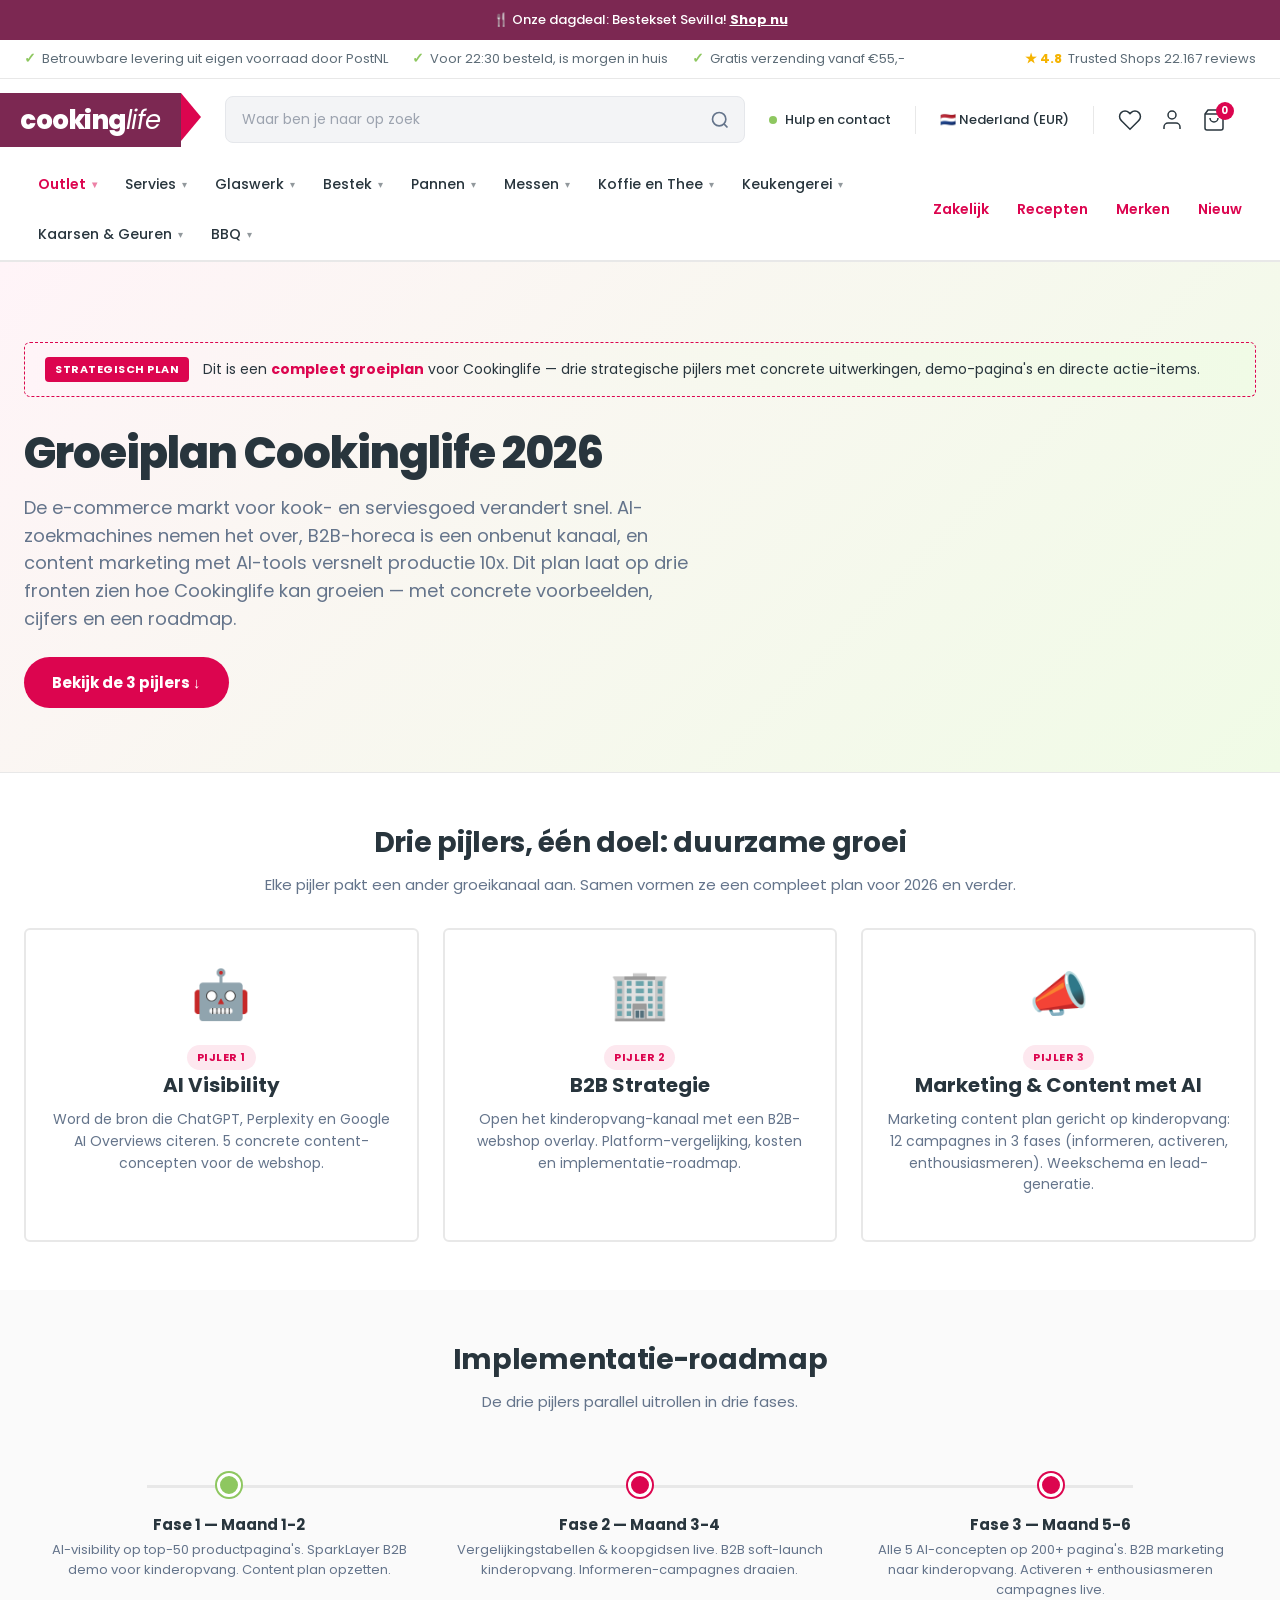
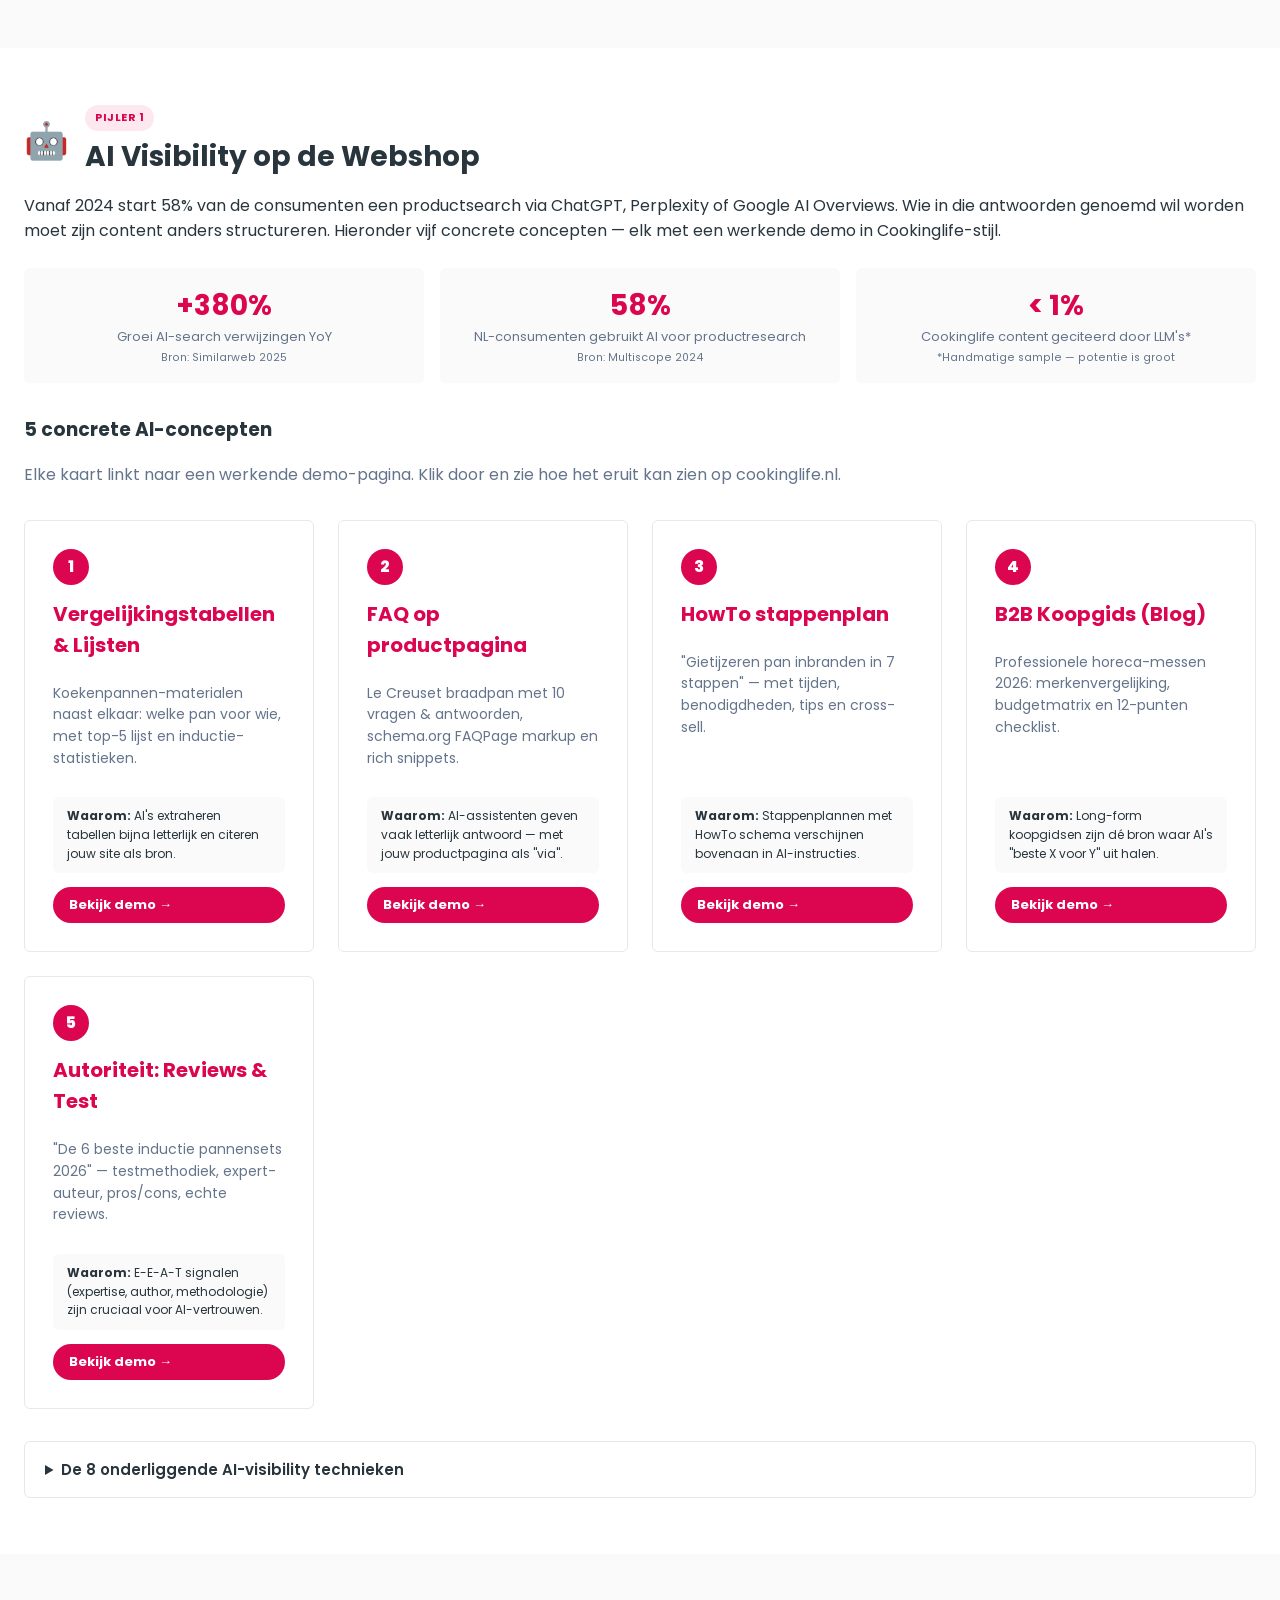
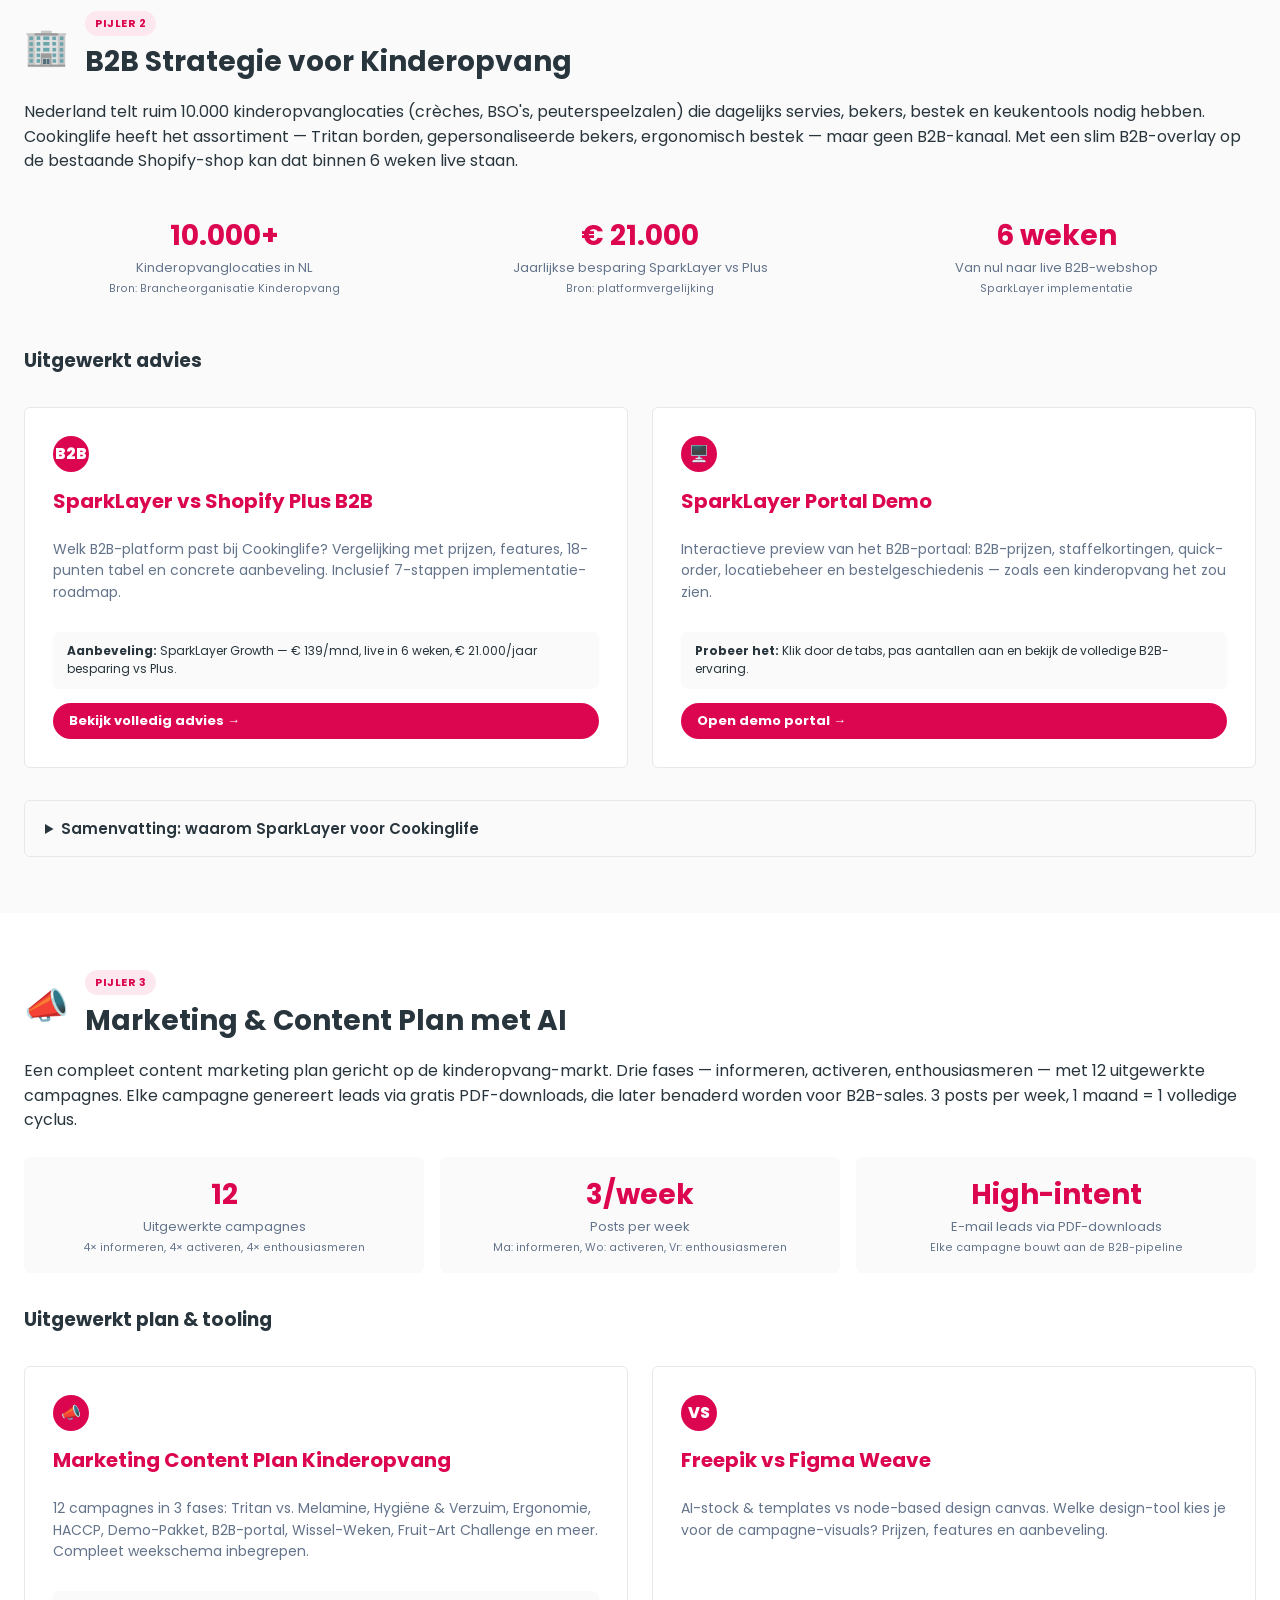
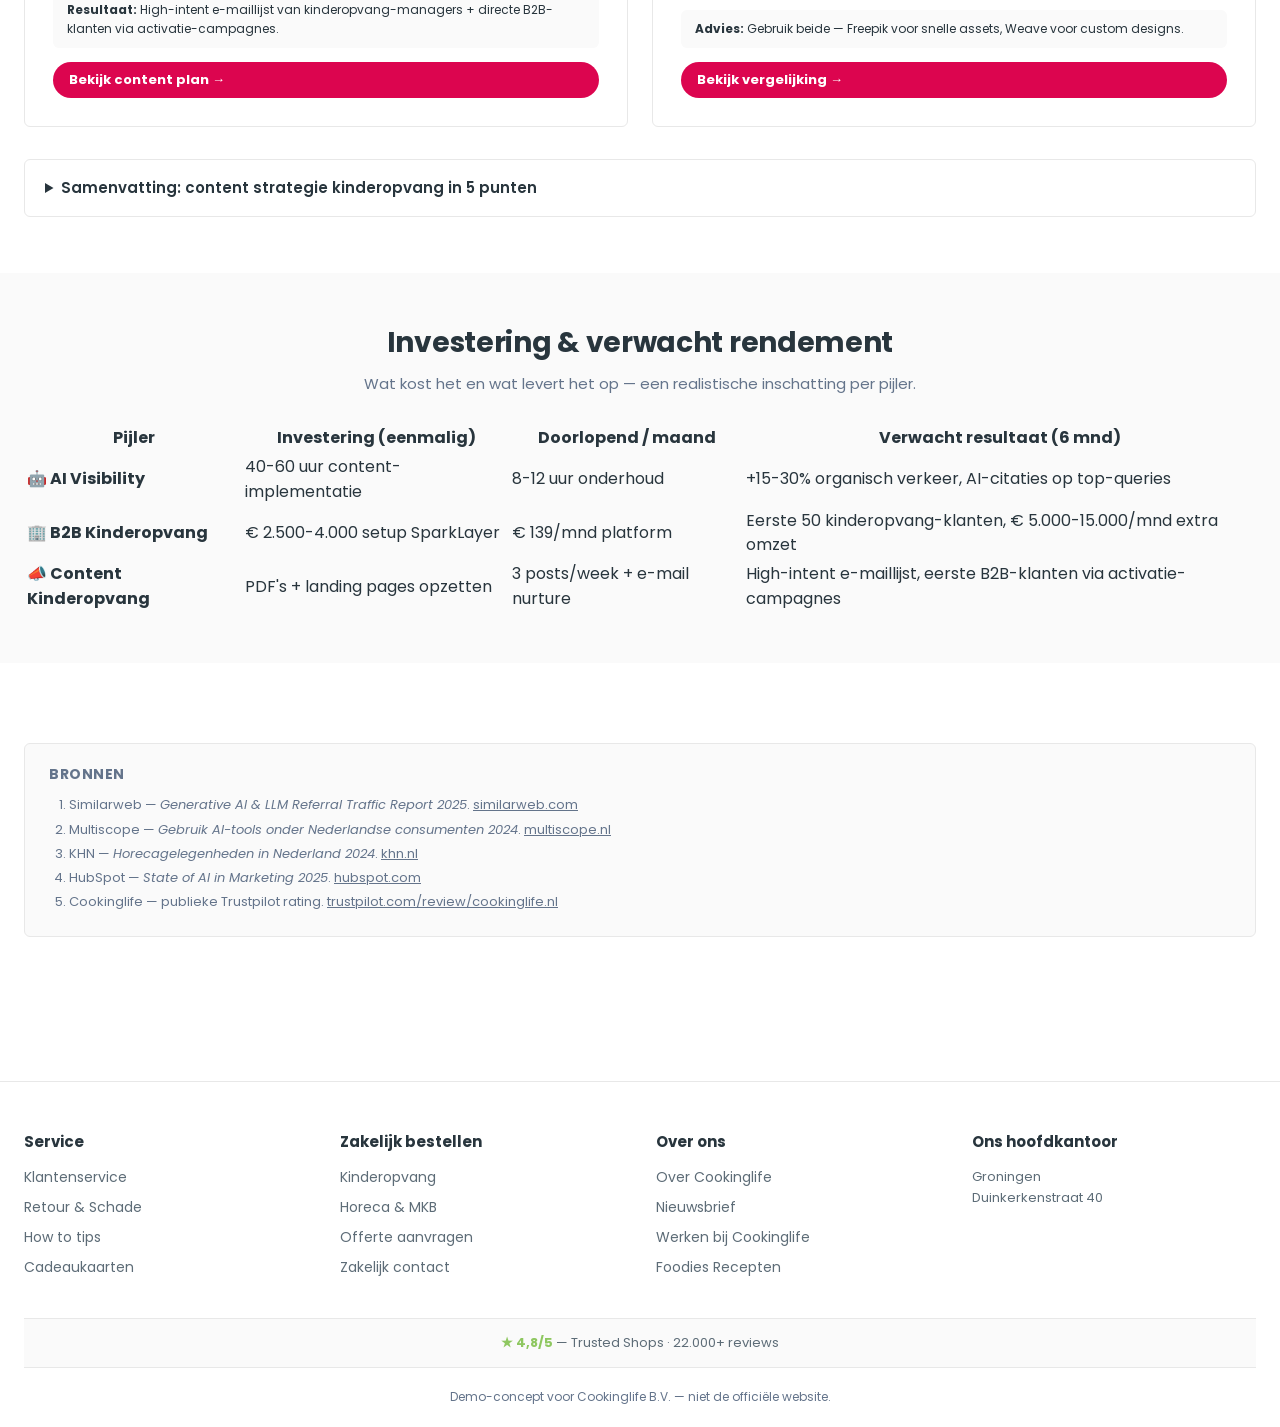
==== commit 297f96b9: "Logo als burgundy tag met pink chevron + alle cards in pink - Logo: donker burgundy rechthoek + pink" ====
--- a/index.html
+++ b/index.html
@@ -311,11 +311,11 @@
       </a>
 
       <a href="9-sparklayer-demo.html" class="cl-concept-card">
-        <div class="cl-concept-num" style="background:#1E293B;">🖥️</div>
+        <div class="cl-concept-num" style="background:var(--cl-pink);">🖥️</div>
         <h3>SparkLayer Portal Demo</h3>
         <p>Interactieve preview van het B2B-portaal: B2B-prijzen, staffelkortingen, quick-order, locatiebeheer en bestelgeschiedenis — zoals een kinderopvang het zou zien.</p>
         <div class="cl-concept-why"><strong>Probeer het:</strong> Klik door de tabs, pas aantallen aan en bekijk de volledige B2B-ervaring.</div>
-        <span class="cl-btn cl-btn-sm" style="background:#1E293B;">Open demo portal →</span>
+        <span class="cl-btn cl-btn-sm" style="background:var(--cl-pink);">Open demo portal →</span>
       </a>
     </div>
 
@@ -377,11 +377,11 @@
       </a>
 
       <a href="7-freepik-vs-weave.html" class="cl-concept-card">
-        <div class="cl-concept-num" style="background:#FF6B35;">VS</div>
+        <div class="cl-concept-num" style="background:var(--cl-pink);">VS</div>
         <h3>Freepik vs Figma Weave</h3>
         <p>AI-stock &amp; templates vs node-based design canvas. Welke design-tool kies je voor de campagne-visuals? Prijzen, features en aanbeveling.</p>
         <div class="cl-concept-why"><strong>Advies:</strong> Gebruik beide — Freepik voor snelle assets, Weave voor custom designs.</div>
-        <span class="cl-btn cl-btn-sm" style="background:#FF6B35;">Bekijk vergelijking →</span>
+        <span class="cl-btn cl-btn-sm" style="background:var(--cl-pink);">Bekijk vergelijking →</span>
       </a>
 
     </div>
--- a/assets/style.css
+++ b/assets/style.css
@@ -126,23 +126,35 @@
   padding: 14px 0;
 }
 
-/* Logo — dark pill with white+pink text */
+/* Logo — burgundy tag with pink chevron (replica cookinglife.nl) */
 .cl-logo {
+  position: relative;
   display: inline-flex;
   align-items: center;
   background: var(--cl-promo);
-  border-radius: 8px;
-  padding: 10px 18px;
-  font-size: 22px;
+  padding: 14px 20px;
+  margin-right: 20px;
+  font-size: 26px;
   font-weight: 800;
-  letter-spacing: -0.3px;
+  letter-spacing: -0.5px;
   color: #fff;
   flex-shrink: 0;
   line-height: 1;
   text-decoration: none;
 }
-.cl-logo:hover { text-decoration: none; }
-.cl-logo span { color: var(--cl-pink); }
+.cl-logo::after {
+  content: "";
+  position: absolute;
+  left: 100%;
+  top: 0;
+  width: 0;
+  height: 0;
+  border-top: 24px solid transparent;
+  border-bottom: 24px solid transparent;
+  border-left: 20px solid var(--cl-pink);
+}
+.cl-logo:hover { text-decoration: none; color: #fff; }
+.cl-logo span { color: #fff; font-weight: 400; font-style: italic; }
 
 /* Search bar — gray bg, no border, search icon */
 .cl-search {
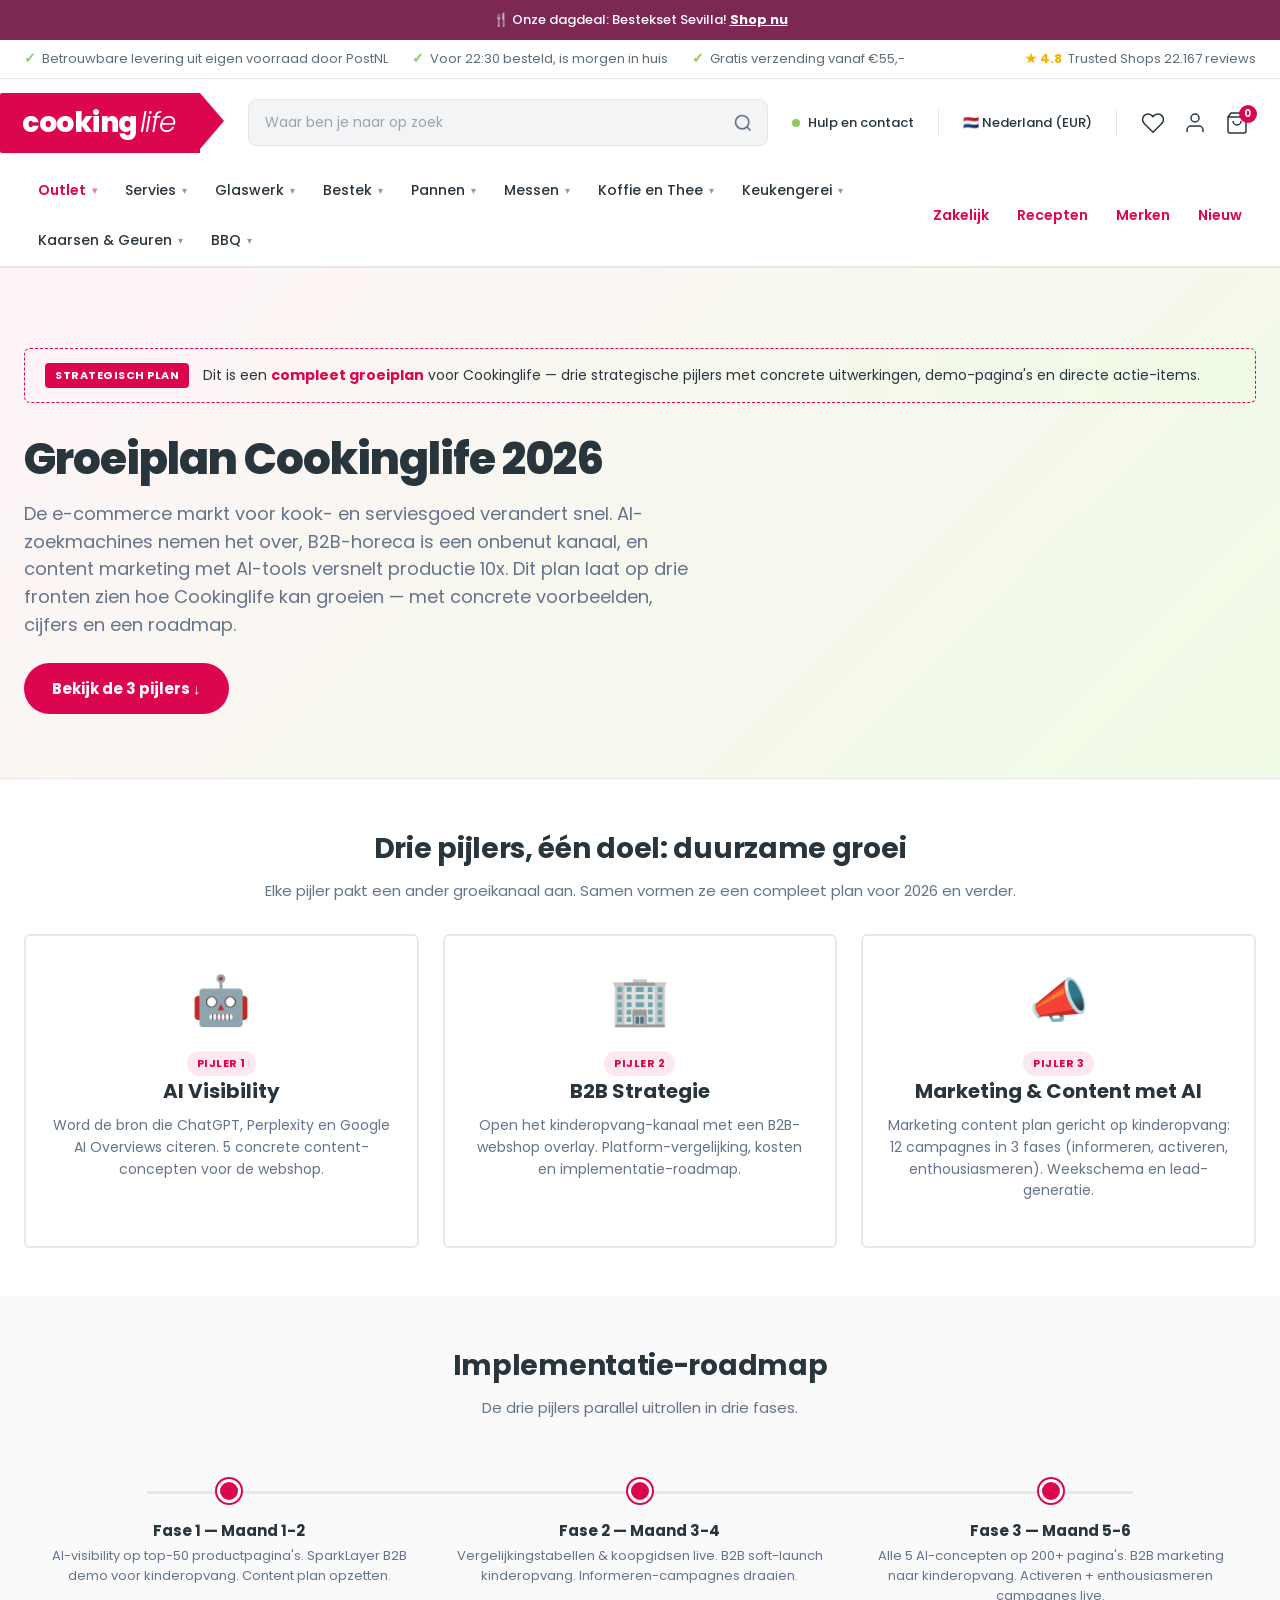
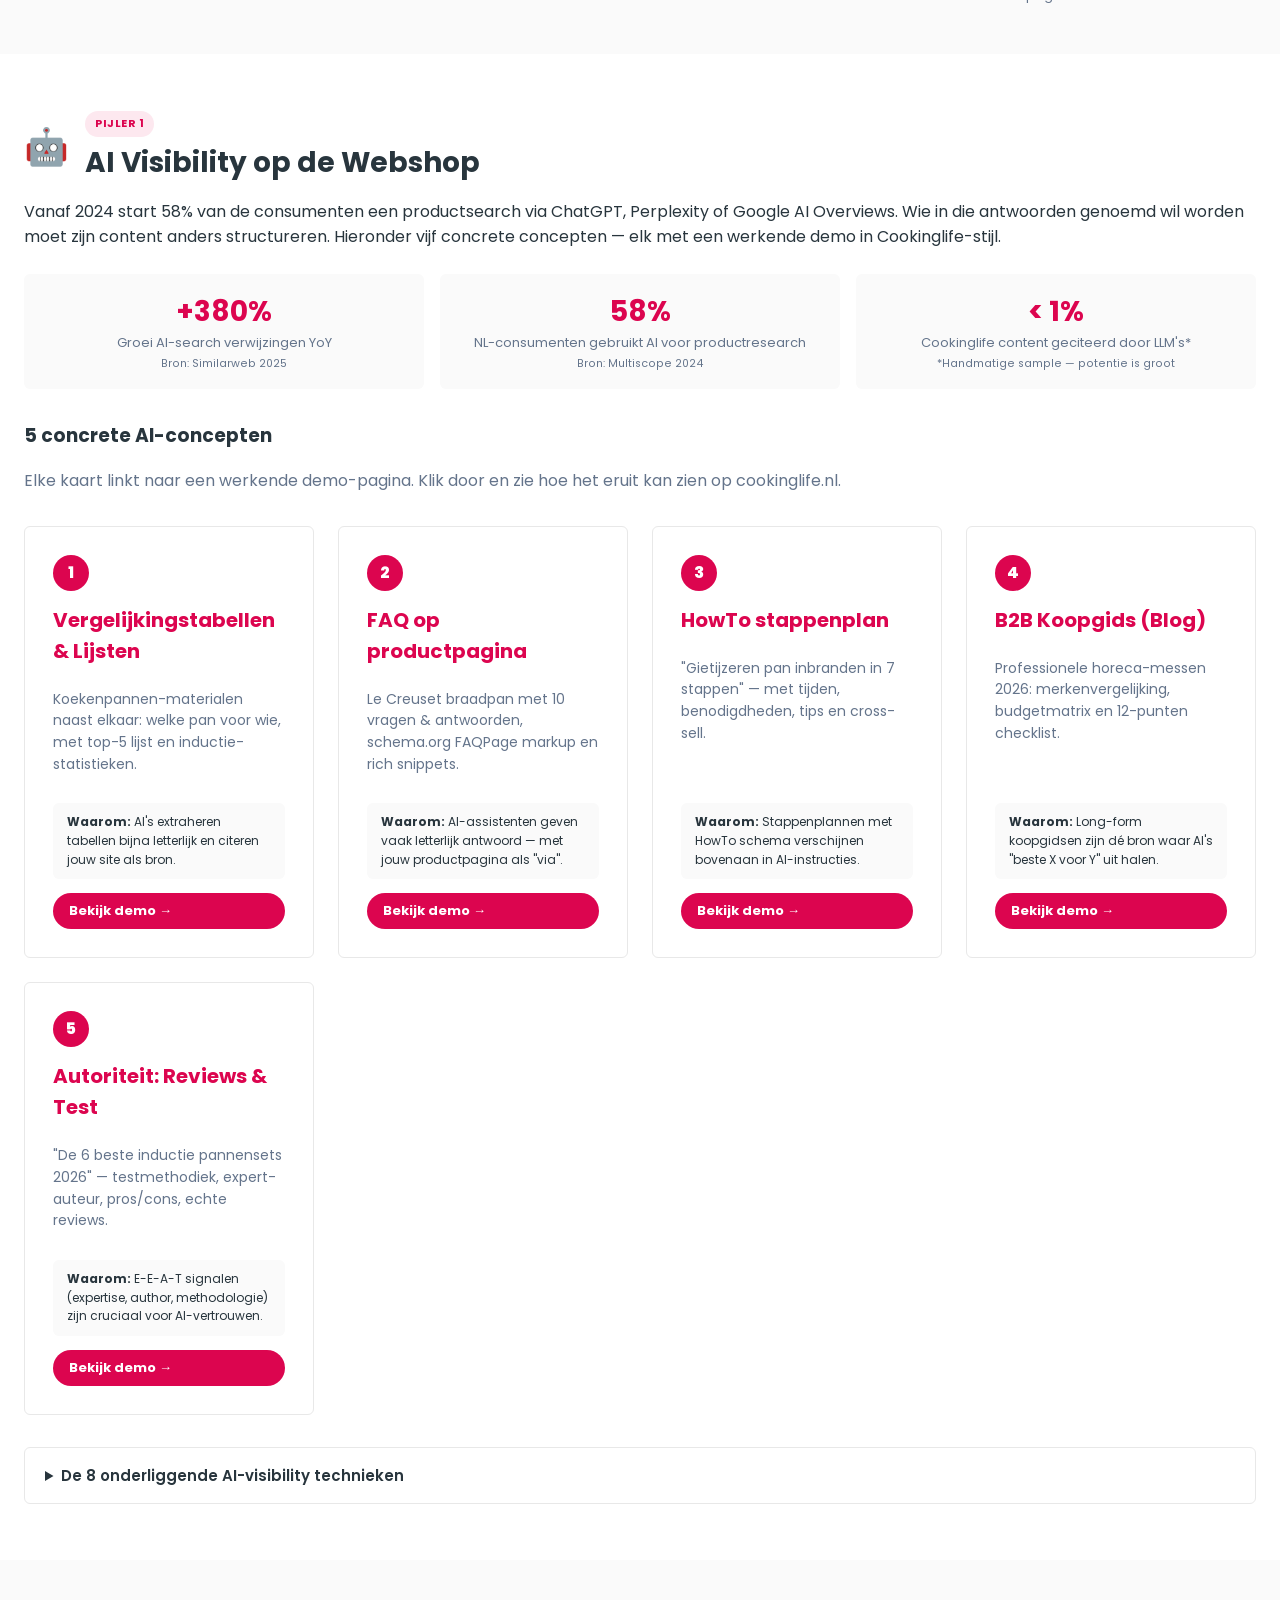
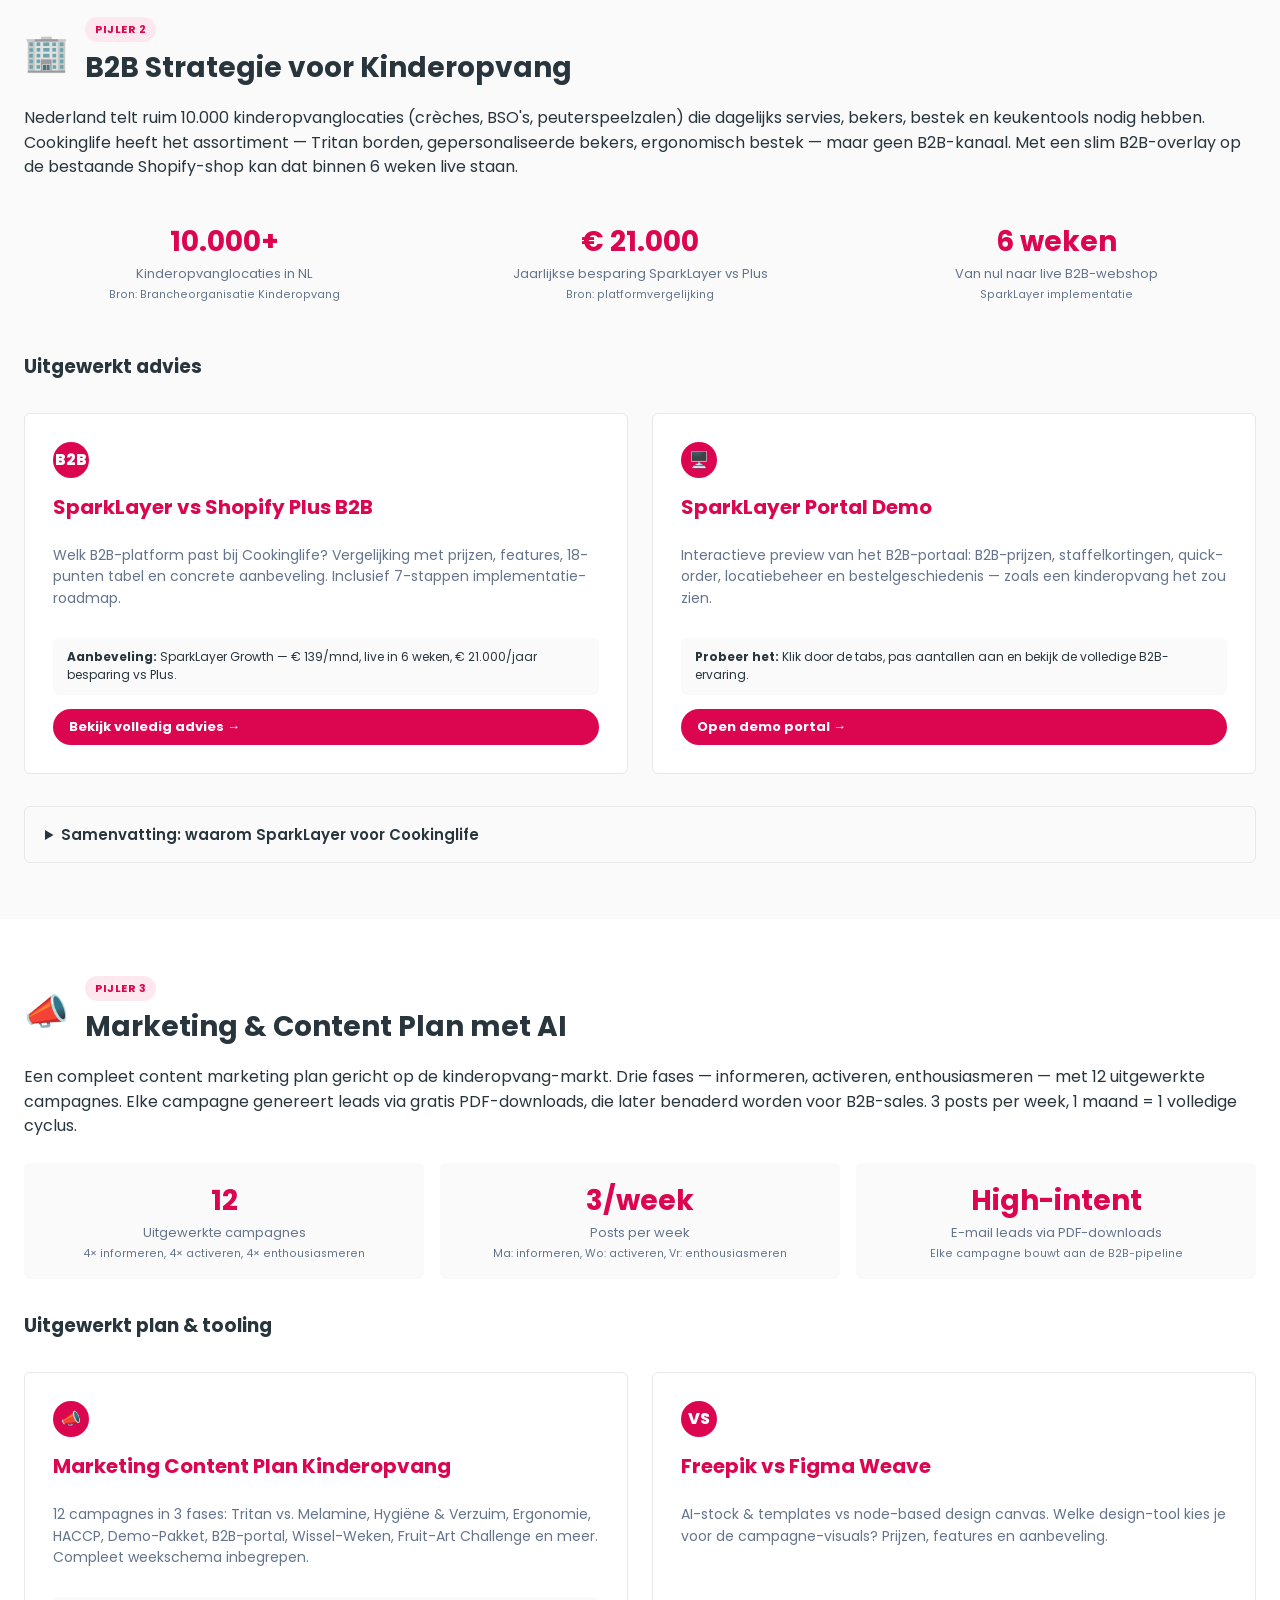
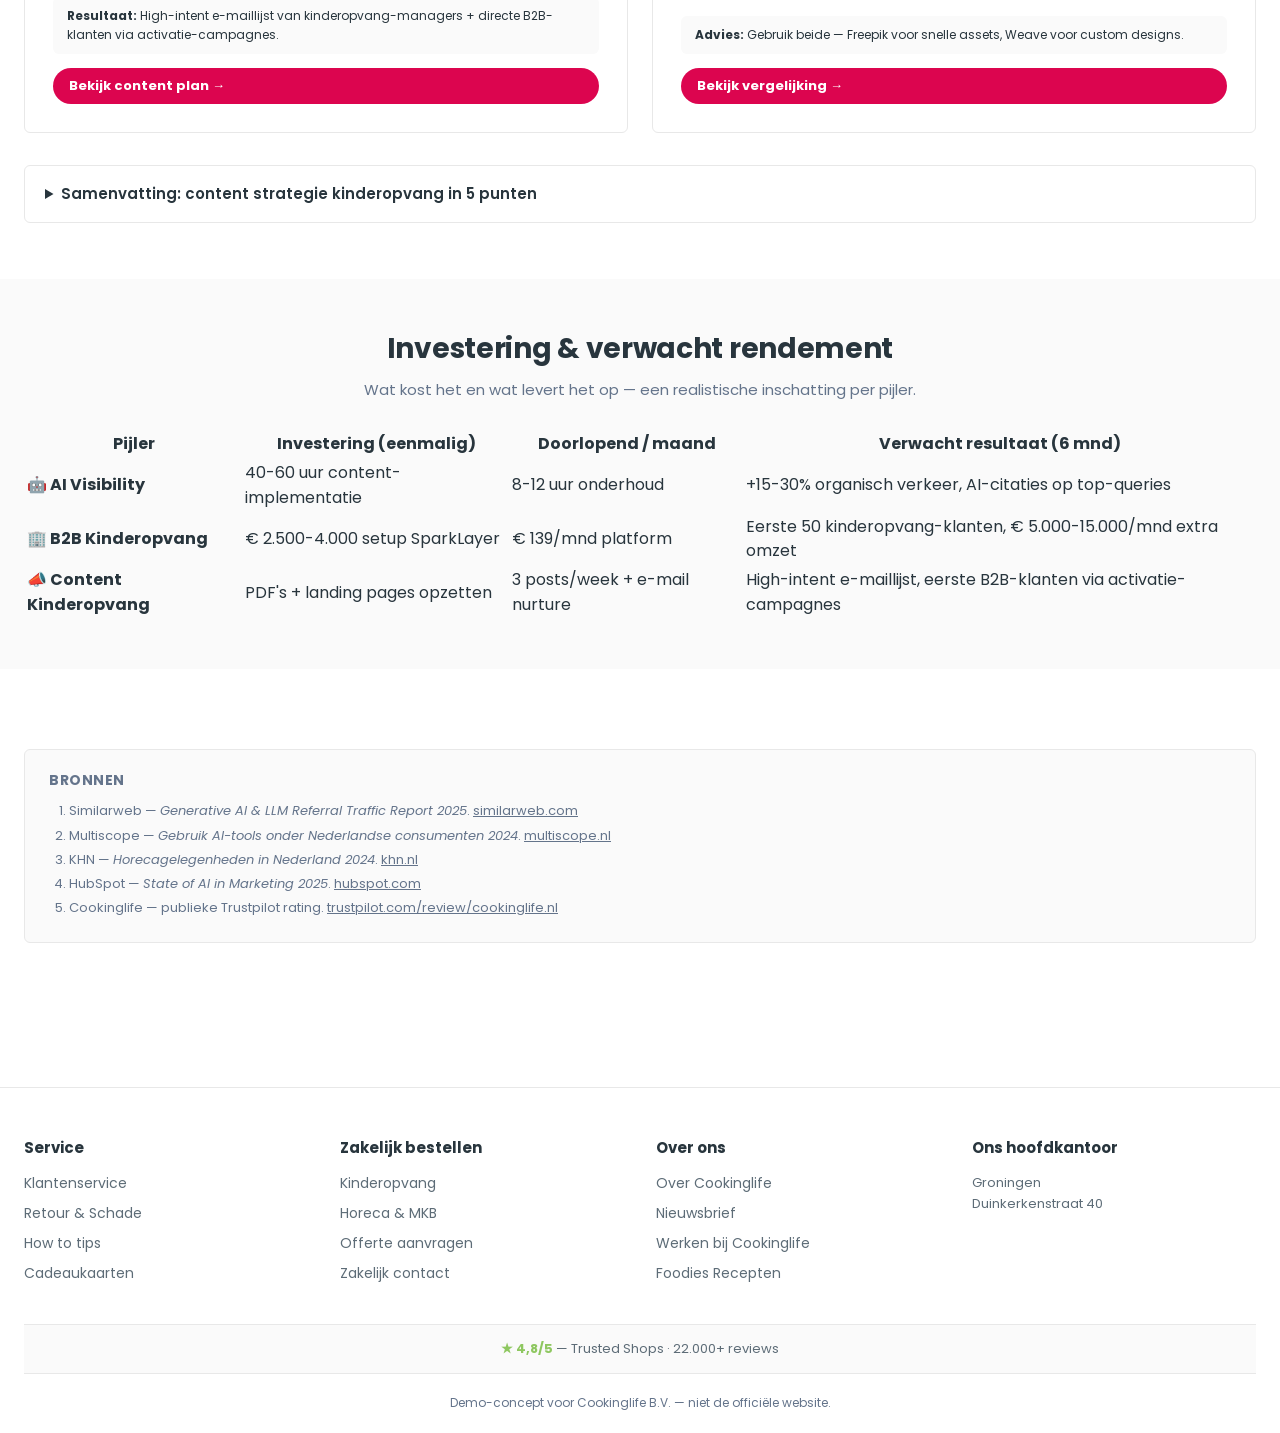
==== commit 36f1d7a9: "Roadmap Fase 1 nu ook pink i.p.v. groen Alle drie de fasen van de implementatie-roadmap gebruiken nu" ====
--- a/index.html
+++ b/index.html
@@ -159,7 +159,7 @@
 
     <div class="cl-roadmap">
       <div class="cl-roadmap-phase">
-        <div class="cl-roadmap-dot" style="background:var(--cl-green);box-shadow:0 0 0 2px var(--cl-green);"></div>
+        <div class="cl-roadmap-dot" style="background:var(--cl-pink);box-shadow:0 0 0 2px var(--cl-pink);"></div>
         <h4>Fase 1 — Maand 1-2</h4>
         <p>AI-visibility op top-50 productpagina's. SparkLayer B2B demo voor kinderopvang. Content plan opzetten.</p>
       </div>
--- a/assets/style.css
+++ b/assets/style.css
@@ -126,35 +126,37 @@
   padding: 14px 0;
 }
 
-/* Logo — burgundy tag with pink chevron (replica cookinglife.nl) */
+/* Logo — pink tag with burgundy chevron (replica cookinglife.nl) */
 .cl-logo {
   position: relative;
   display: inline-flex;
   align-items: center;
-  background: var(--cl-promo);
-  padding: 14px 20px;
-  margin-right: 20px;
-  font-size: 26px;
+  background: var(--cl-pink);
+  padding: 16px 24px 16px 22px;
+  margin-right: 24px;
+  font-size: 28px;
   font-weight: 800;
   letter-spacing: -0.5px;
   color: #fff;
   flex-shrink: 0;
   line-height: 1;
   text-decoration: none;
+  border-radius: 2px 0 0 2px;
 }
 .cl-logo::after {
   content: "";
   position: absolute;
   left: 100%;
   top: 0;
+  bottom: 0;
   width: 0;
   height: 0;
-  border-top: 24px solid transparent;
-  border-bottom: 24px solid transparent;
-  border-left: 20px solid var(--cl-pink);
+  border-top: 28px solid transparent;
+  border-bottom: 28px solid transparent;
+  border-left: 24px solid var(--cl-pink);
 }
 .cl-logo:hover { text-decoration: none; color: #fff; }
-.cl-logo span { color: #fff; font-weight: 400; font-style: italic; }
+.cl-logo span { color: #fff; font-weight: 300; font-style: italic; margin-left: 2px; }
 
 /* Search bar — gray bg, no border, search icon */
 .cl-search {
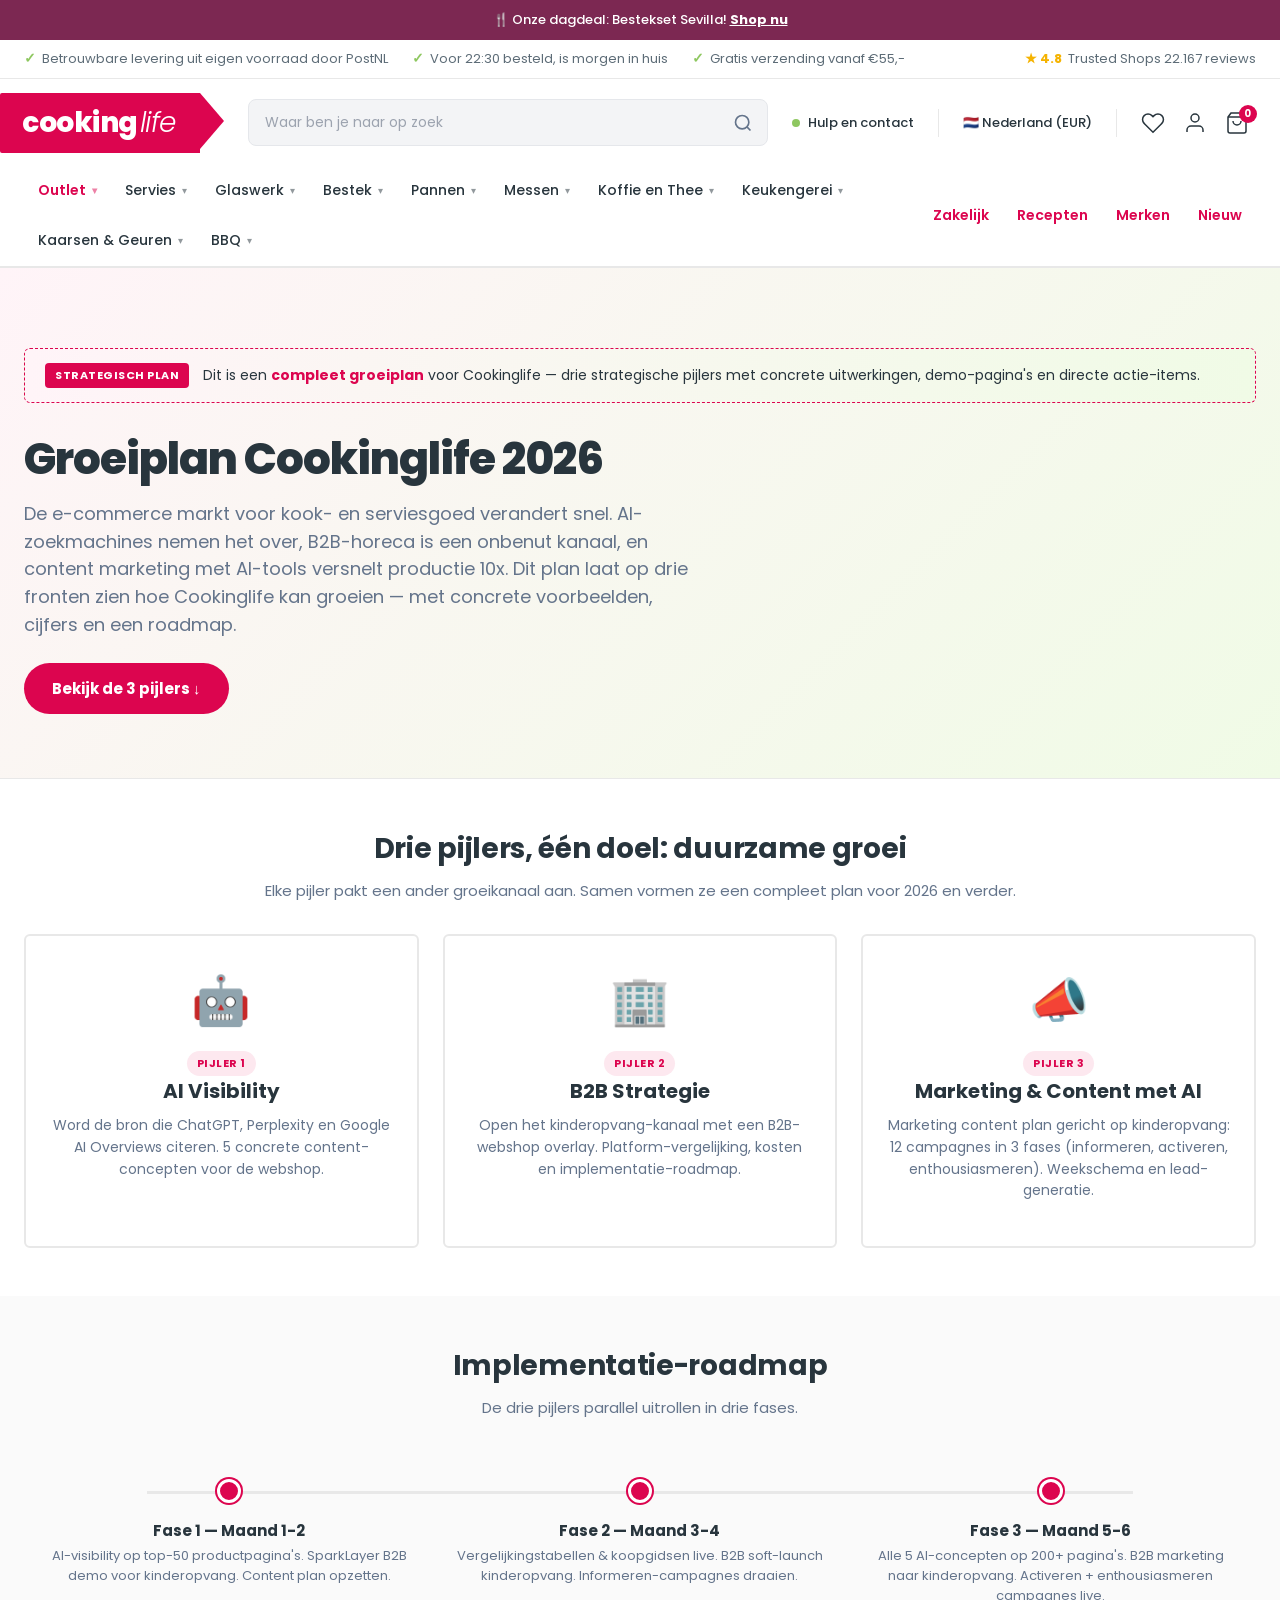
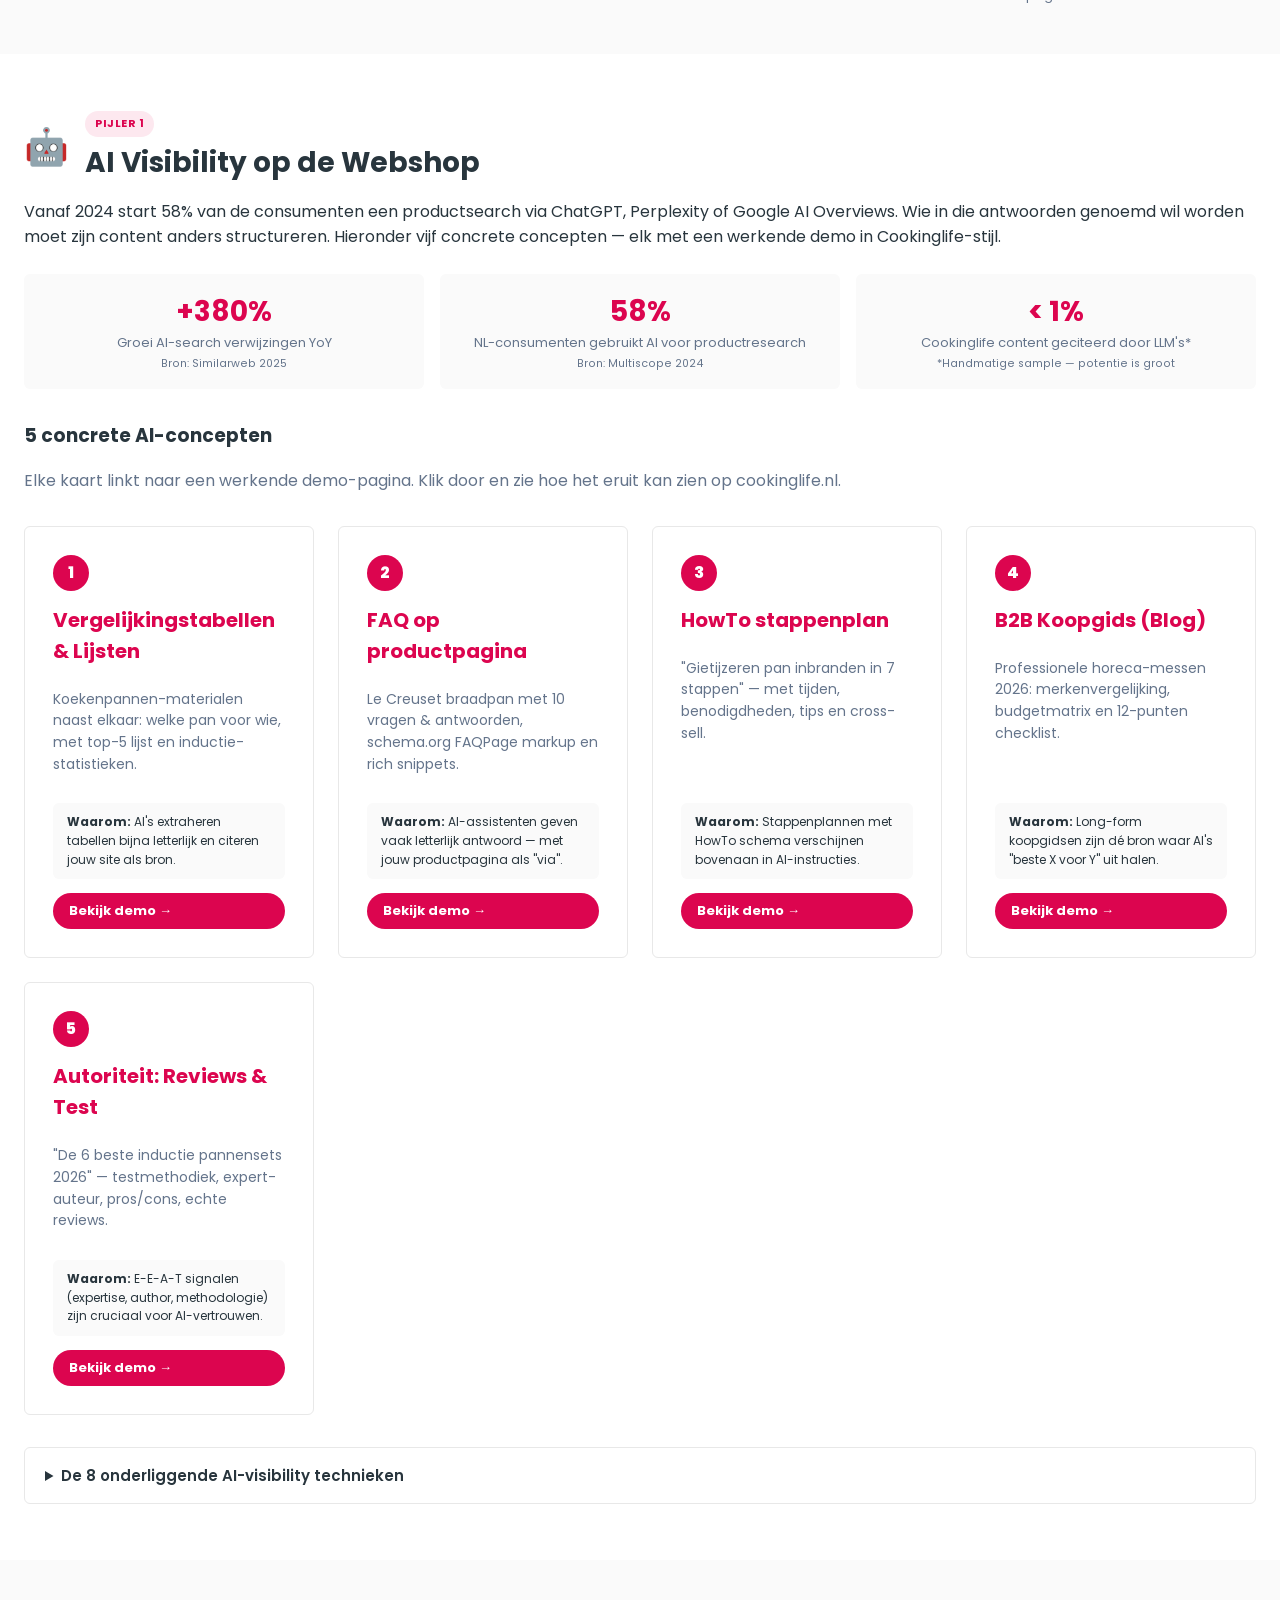
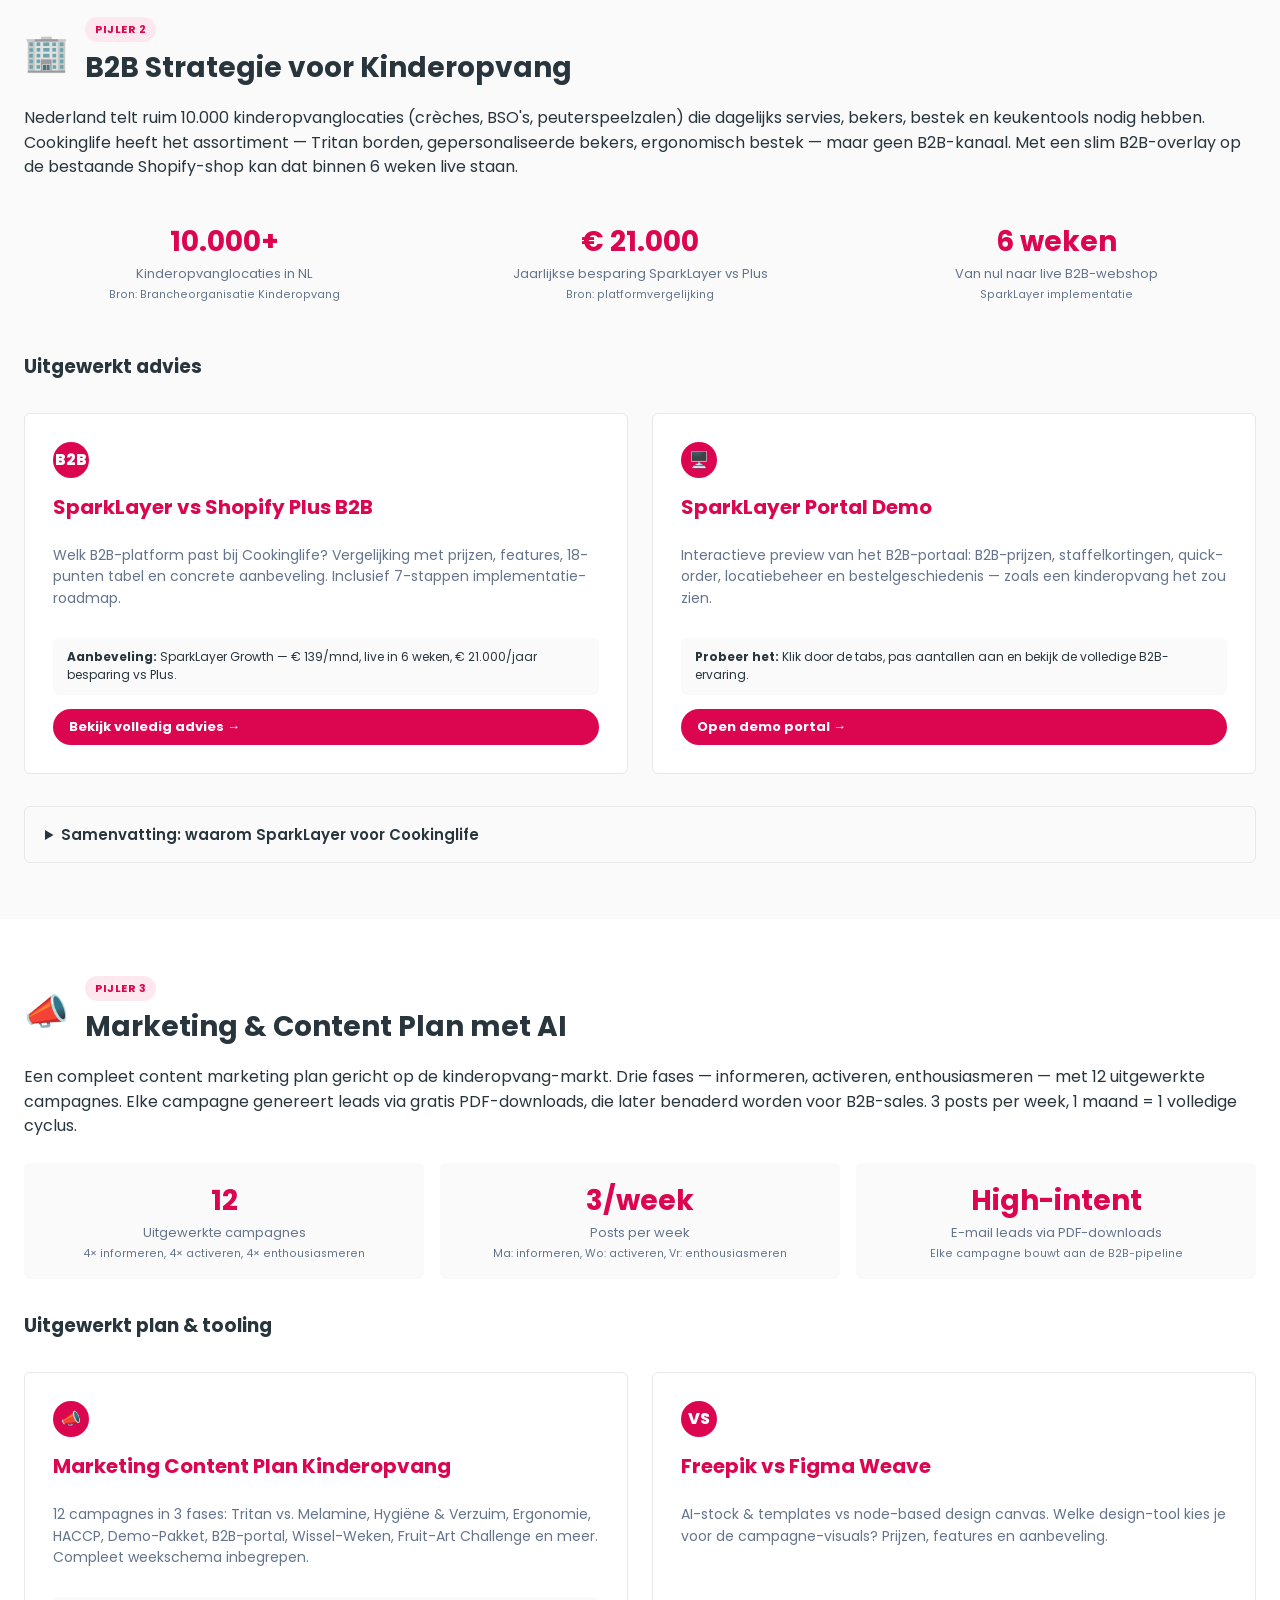
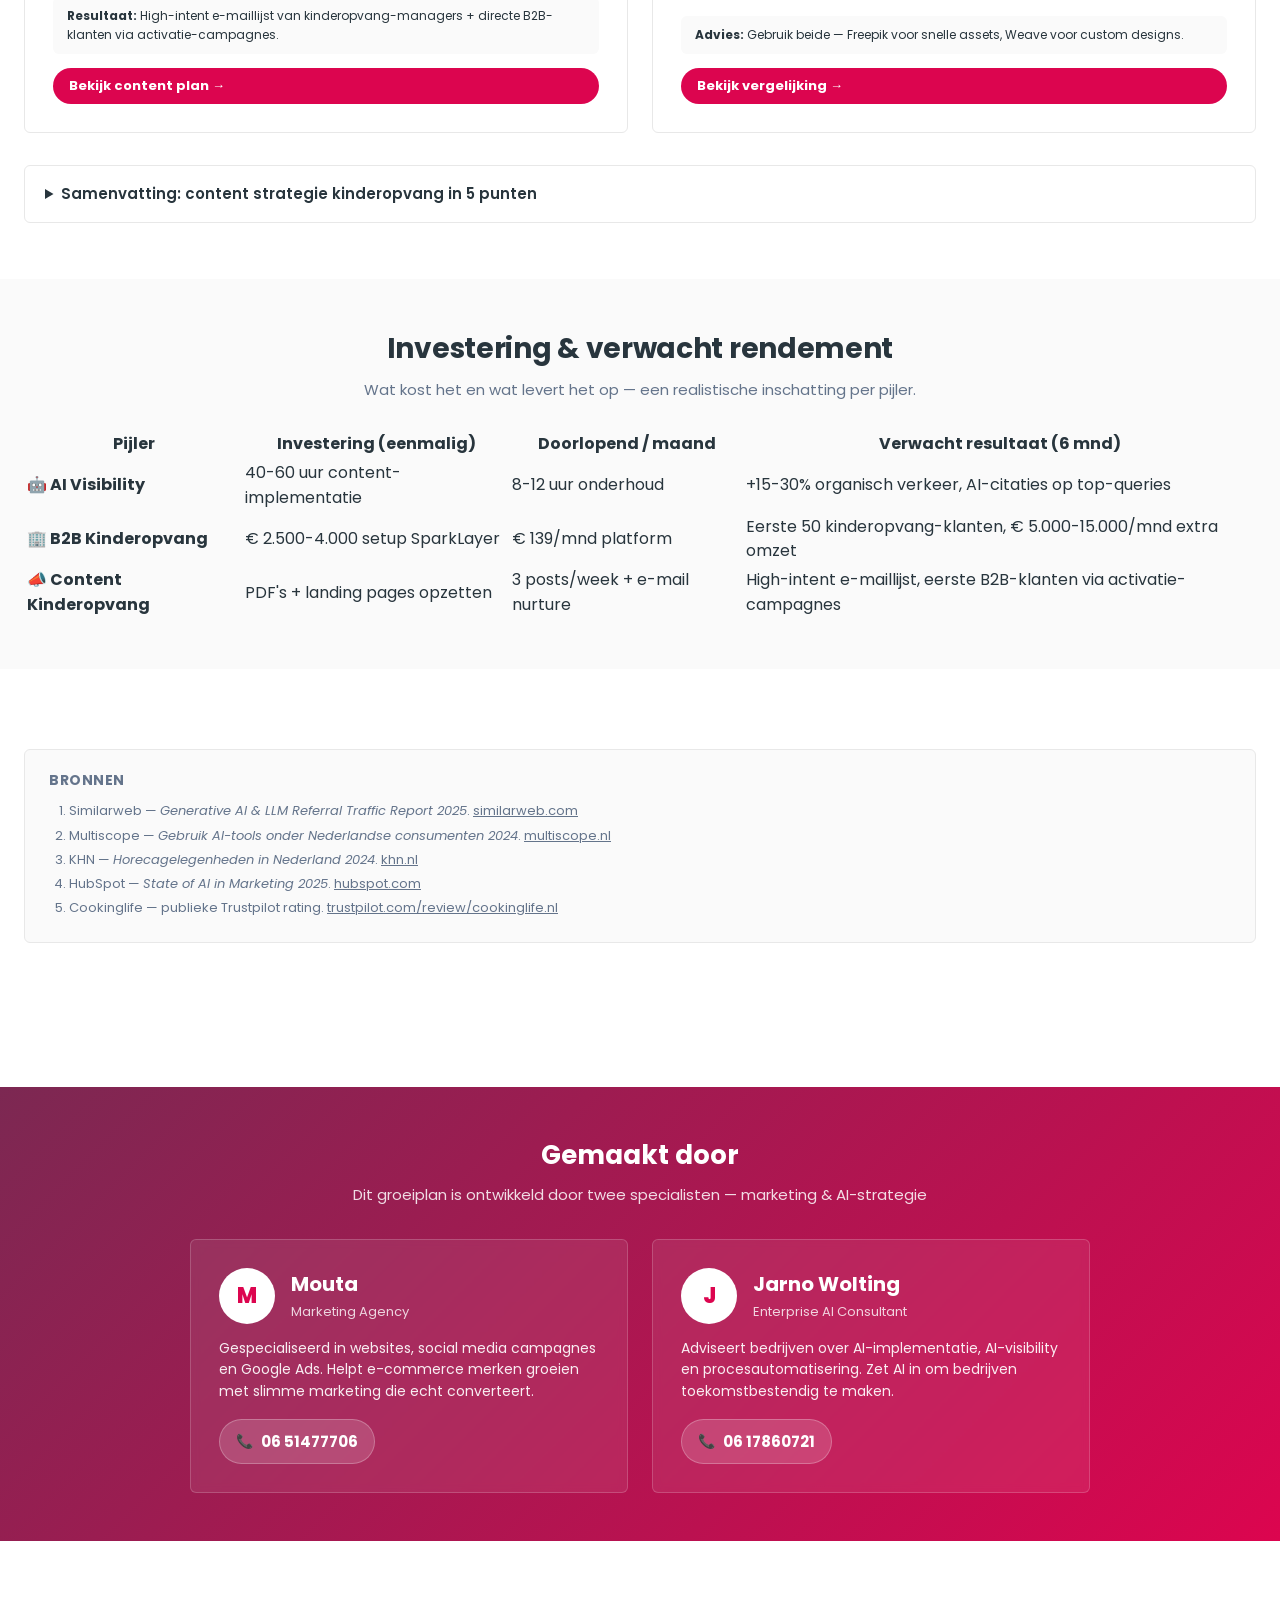
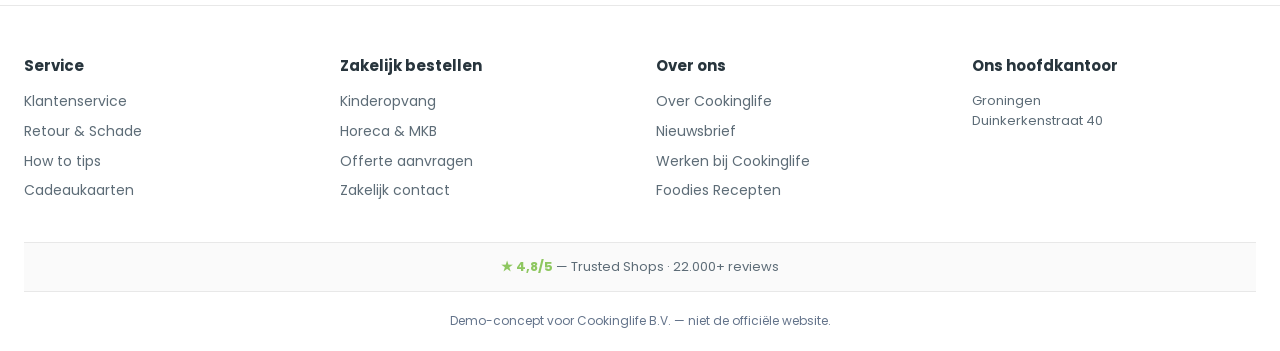
==== commit da5d23e7: "'Gemaakt door' contact-sectie toegevoegd boven footer Een opvallende gradient-strook (burgundy naar " ====
--- a/index.html
+++ b/index.html
@@ -459,6 +459,40 @@
 </section>
 
 <!-- ======================= FOOTER ======================= -->
+<!-- ======================= GEMAAKT DOOR ======================= -->
+<section class="cl-authors">
+  <div class="cl-container">
+    <div class="cl-authors-head">
+      <h2>Gemaakt door</h2>
+      <p>Dit groeiplan is ontwikkeld door twee specialisten — marketing &amp; AI-strategie</p>
+    </div>
+    <div class="cl-authors-grid">
+      <div class="cl-author-card">
+        <div class="cl-author-head">
+          <div class="cl-author-avatar-lg">M</div>
+          <div>
+            <h3>Mouta</h3>
+            <p class="cl-author-role">Marketing Agency</p>
+          </div>
+        </div>
+        <p class="cl-author-desc">Gespecialiseerd in websites, social media campagnes en Google Ads. Helpt e-commerce merken groeien met slimme marketing die echt converteert.</p>
+        <a href="tel:+31651477706" class="cl-author-phone">06 51477706</a>
+      </div>
+      <div class="cl-author-card">
+        <div class="cl-author-head">
+          <div class="cl-author-avatar-lg">J</div>
+          <div>
+            <h3>Jarno Wolting</h3>
+            <p class="cl-author-role">Enterprise AI Consultant</p>
+          </div>
+        </div>
+        <p class="cl-author-desc">Adviseert bedrijven over AI-implementatie, AI-visibility en procesautomatisering. Zet AI in om bedrijven toekomstbestendig te maken.</p>
+        <a href="tel:+31617860721" class="cl-author-phone">06 17860721</a>
+      </div>
+    </div>
+  </div>
+</section>
+
 <footer class="cl-footer">
   <div class="cl-container">
     <div class="cl-footer-cols">
--- a/assets/style.css
+++ b/assets/style.css
@@ -1186,6 +1186,106 @@
   .cl-nav-special { flex-wrap: wrap; }
 }
 
+/* ---------- Authors / Makers strip ---------- */
+.cl-authors {
+  background: linear-gradient(135deg, var(--cl-promo) 0%, var(--cl-pink) 100%);
+  color: #fff;
+  padding: 48px 0;
+  margin-top: 64px;
+}
+.cl-authors-head {
+  text-align: center;
+  margin-bottom: 32px;
+}
+.cl-authors-head h2 {
+  color: #fff;
+  font-size: 26px;
+  margin: 0 0 8px;
+  font-weight: 700;
+}
+.cl-authors-head p {
+  color: rgba(255,255,255,0.85);
+  font-size: 15px;
+  margin: 0;
+}
+.cl-authors-grid {
+  display: grid;
+  grid-template-columns: repeat(2, 1fr);
+  gap: 24px;
+  max-width: 900px;
+  margin: 0 auto;
+}
+.cl-author-card {
+  background: rgba(255,255,255,0.08);
+  border: 1px solid rgba(255,255,255,0.18);
+  border-radius: var(--cl-radius);
+  padding: 28px;
+  backdrop-filter: blur(4px);
+}
+.cl-author-card .cl-author-head {
+  display: flex;
+  align-items: center;
+  gap: 16px;
+  margin-bottom: 14px;
+}
+.cl-author-card .cl-author-avatar-lg {
+  width: 56px;
+  height: 56px;
+  background: #fff;
+  color: var(--cl-pink);
+  border-radius: 50%;
+  display: flex;
+  align-items: center;
+  justify-content: center;
+  font-size: 22px;
+  font-weight: 800;
+  flex-shrink: 0;
+  letter-spacing: -0.5px;
+}
+.cl-author-card h3 {
+  margin: 0 0 2px;
+  color: #fff;
+  font-size: 20px;
+  font-weight: 700;
+}
+.cl-author-card .cl-author-role {
+  font-size: 13px;
+  color: rgba(255,255,255,0.8);
+  margin: 0;
+}
+.cl-author-card .cl-author-desc {
+  font-size: 14px;
+  line-height: 1.55;
+  color: rgba(255,255,255,0.92);
+  margin: 0 0 16px;
+}
+.cl-author-card .cl-author-phone {
+  display: inline-flex;
+  align-items: center;
+  gap: 8px;
+  background: rgba(255,255,255,0.15);
+  border: 1px solid rgba(255,255,255,0.25);
+  color: #fff;
+  padding: 10px 16px;
+  border-radius: 999px;
+  font-weight: 700;
+  font-size: 15px;
+  text-decoration: none;
+  transition: background 0.15s;
+}
+.cl-author-card .cl-author-phone:hover {
+  background: #fff;
+  color: var(--cl-pink);
+  text-decoration: none;
+}
+.cl-author-card .cl-author-phone::before {
+  content: "📞";
+  font-size: 14px;
+}
+@media (max-width: 720px) {
+  .cl-authors-grid { grid-template-columns: 1fr; }
+}
+
 /* ---------- Footer ---------- */
 .cl-footer {
   background: #fff;
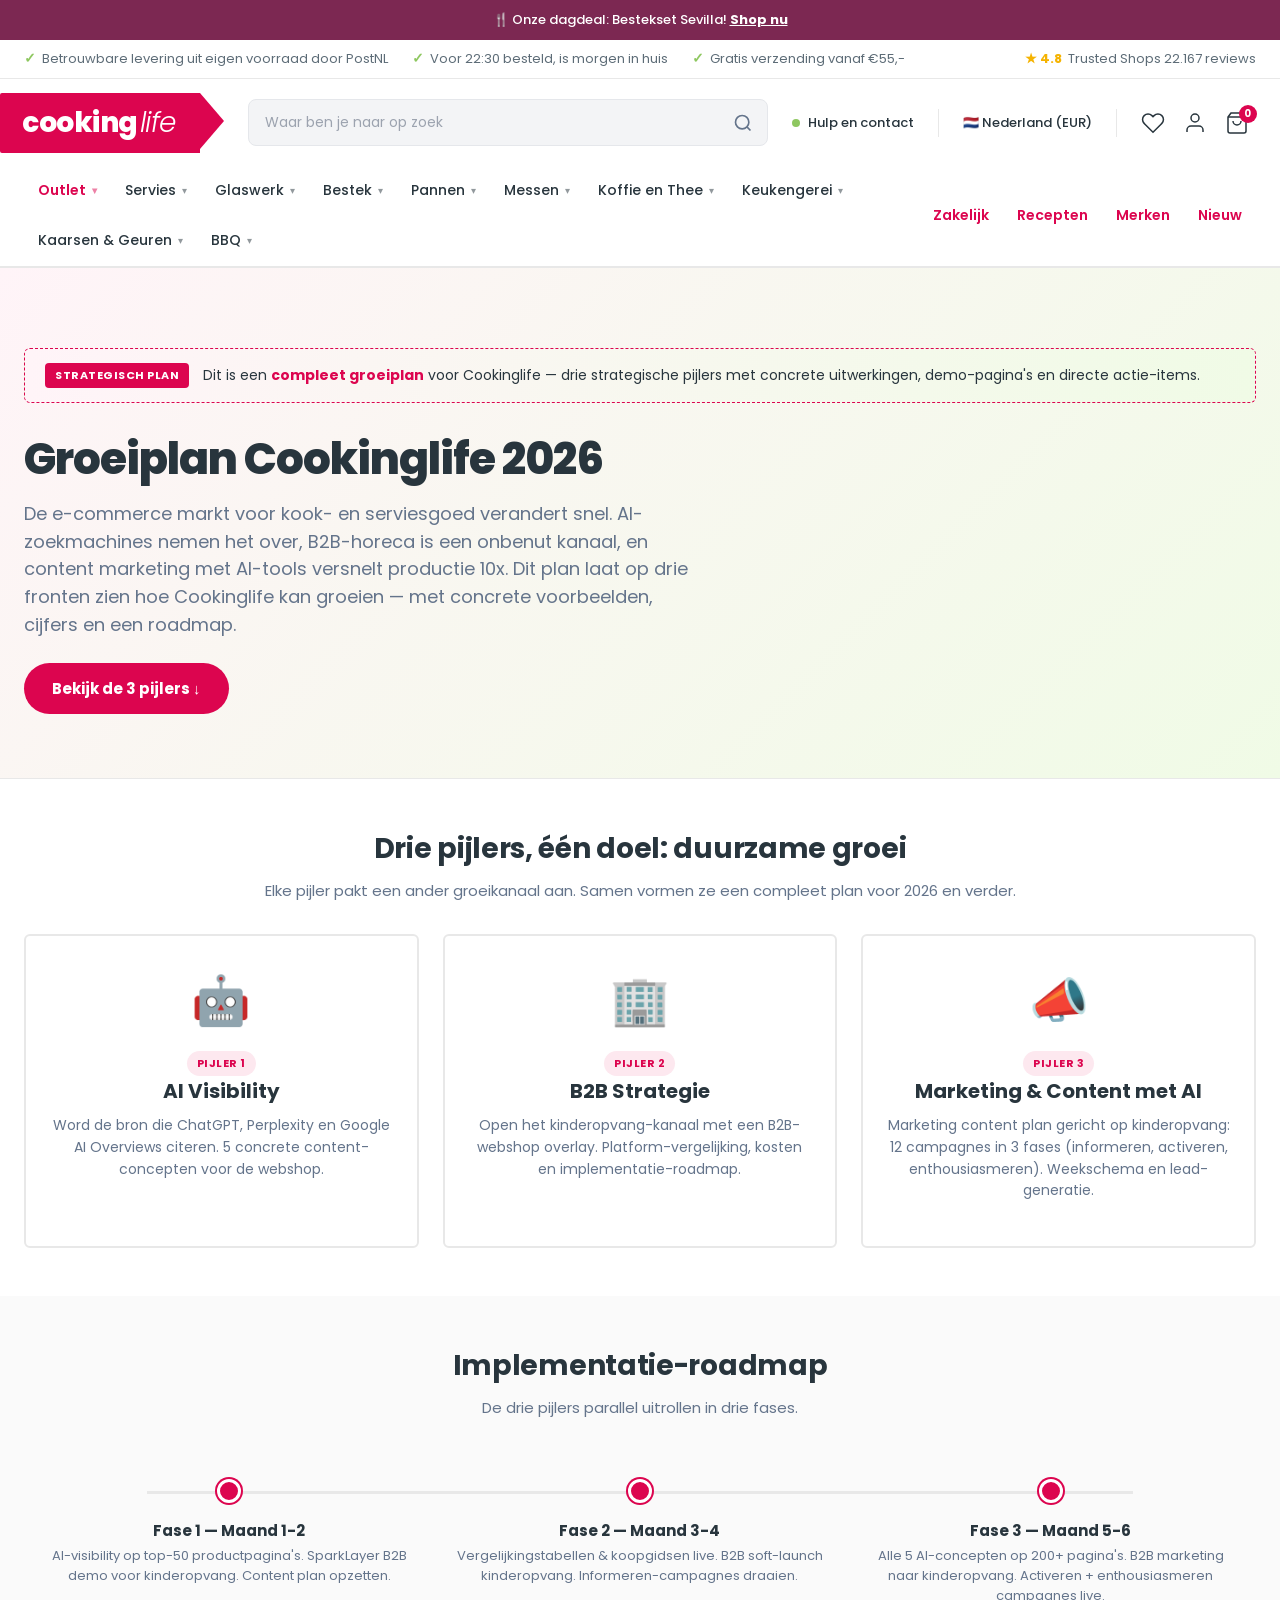
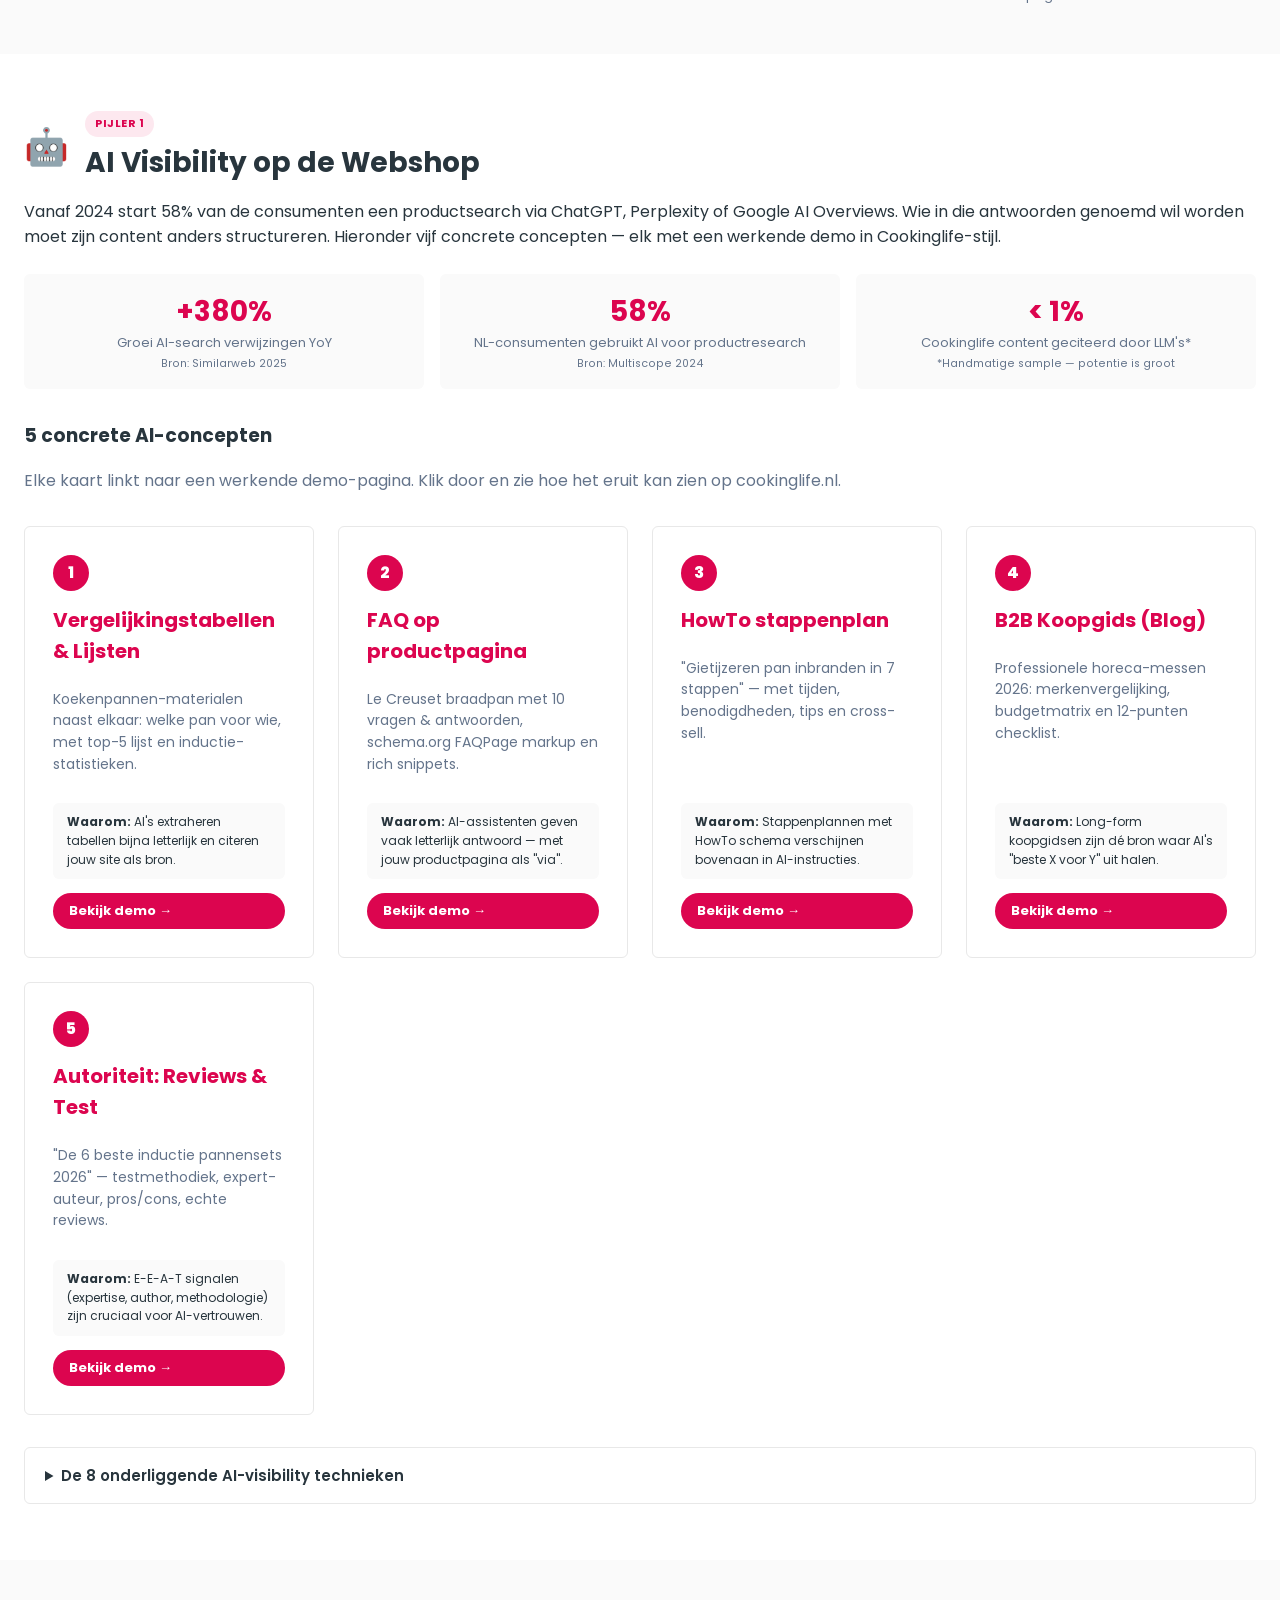
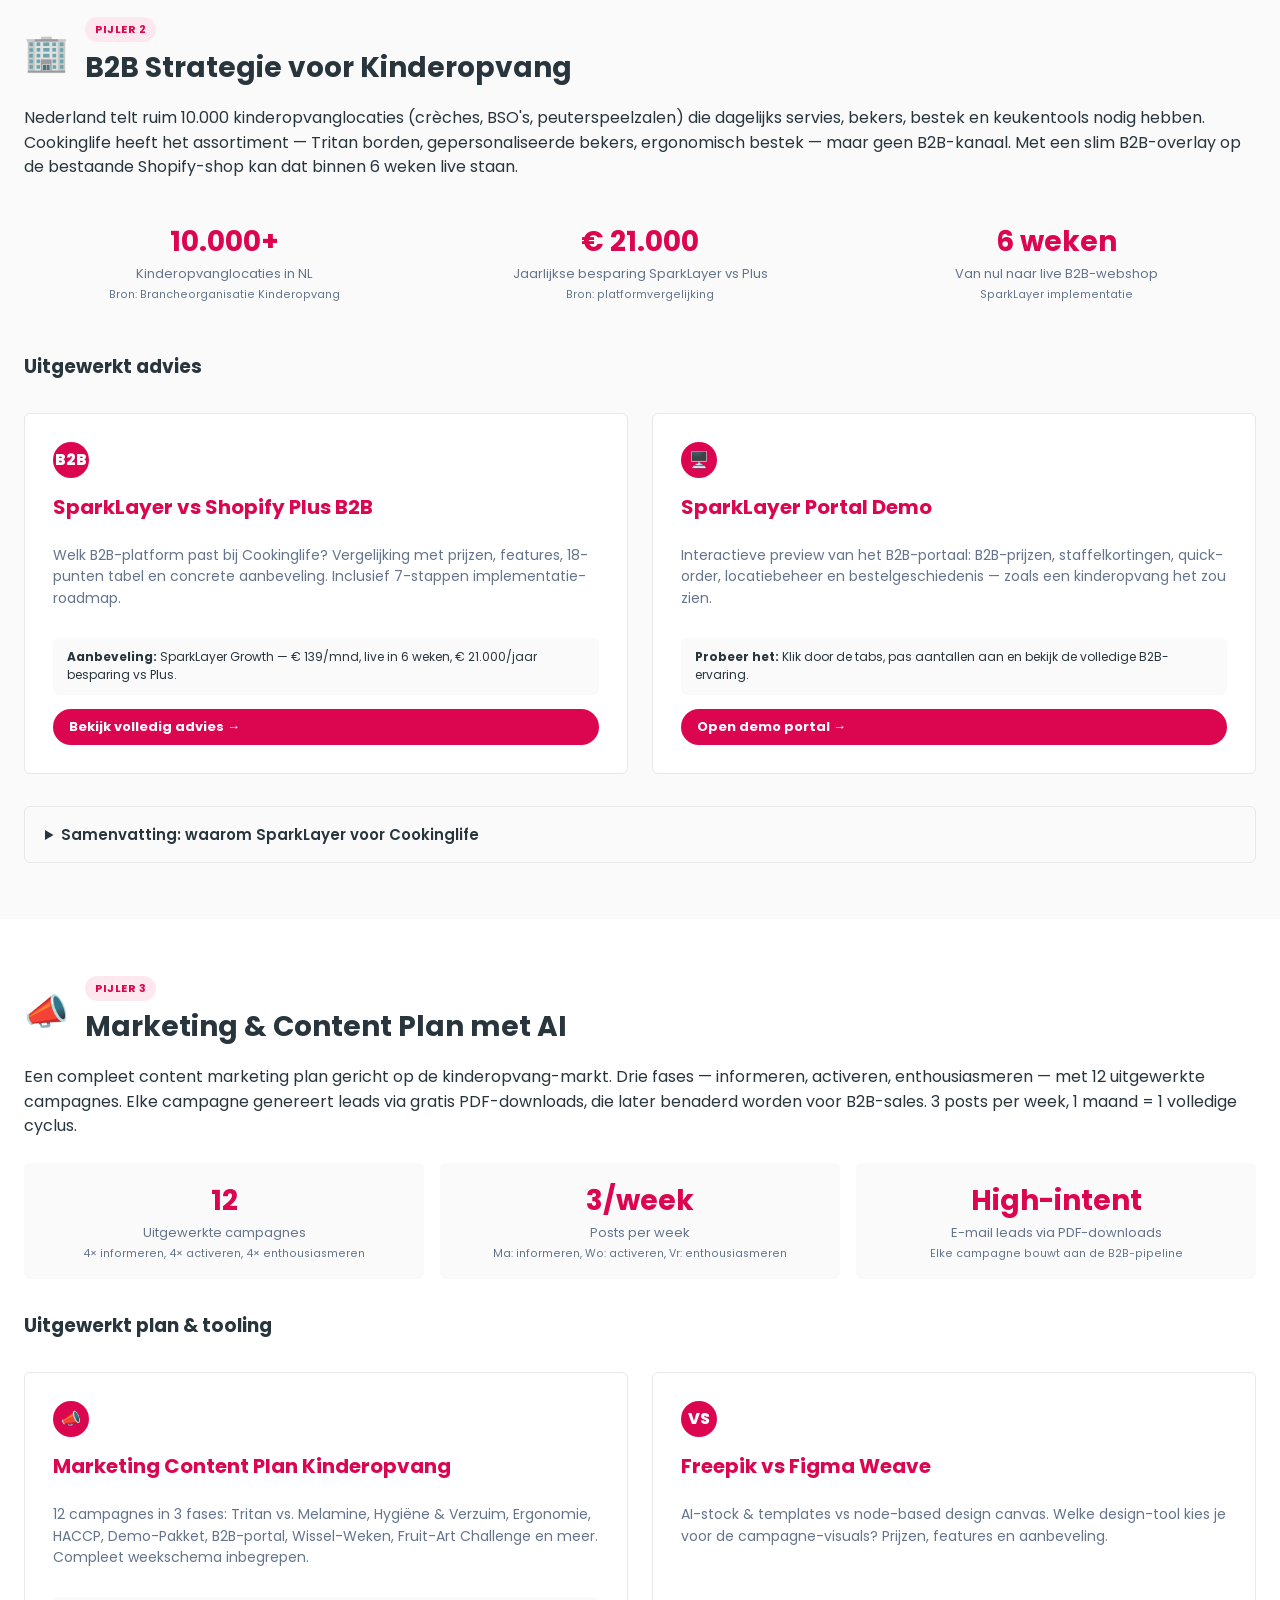
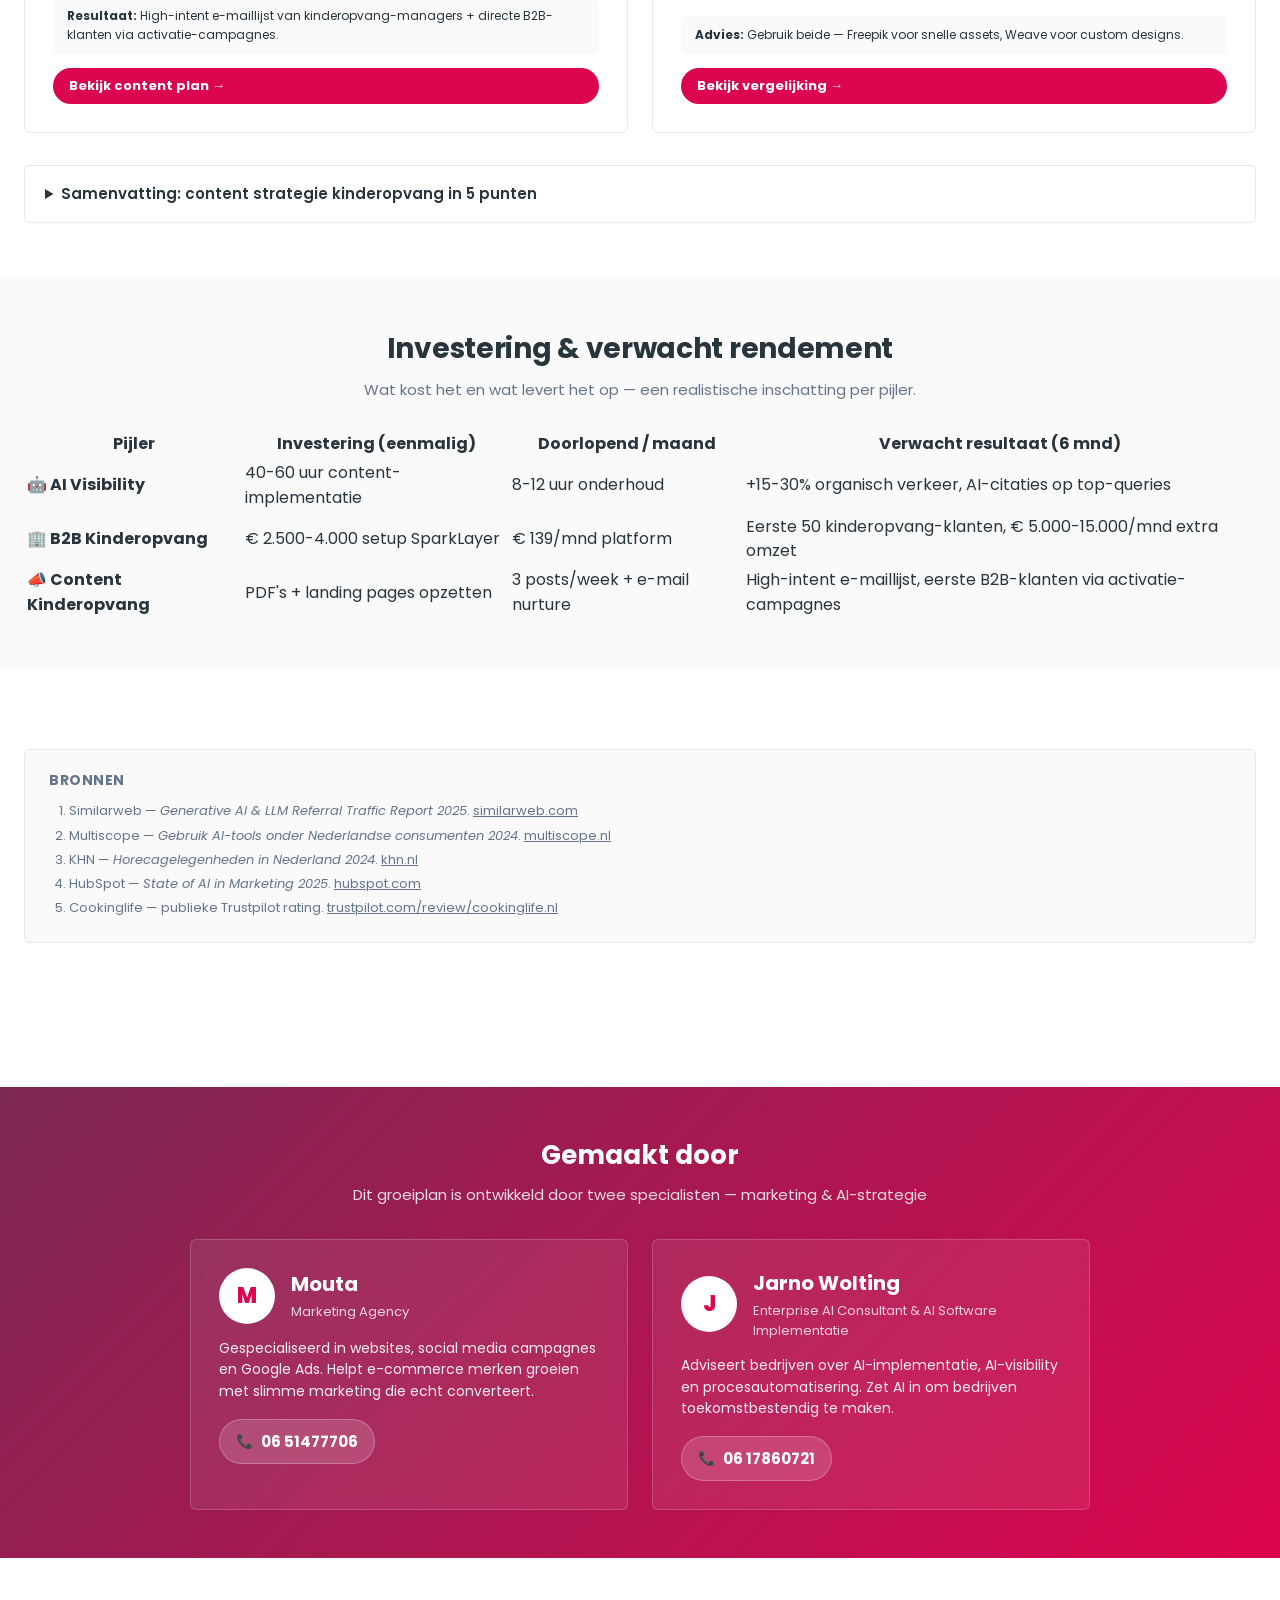
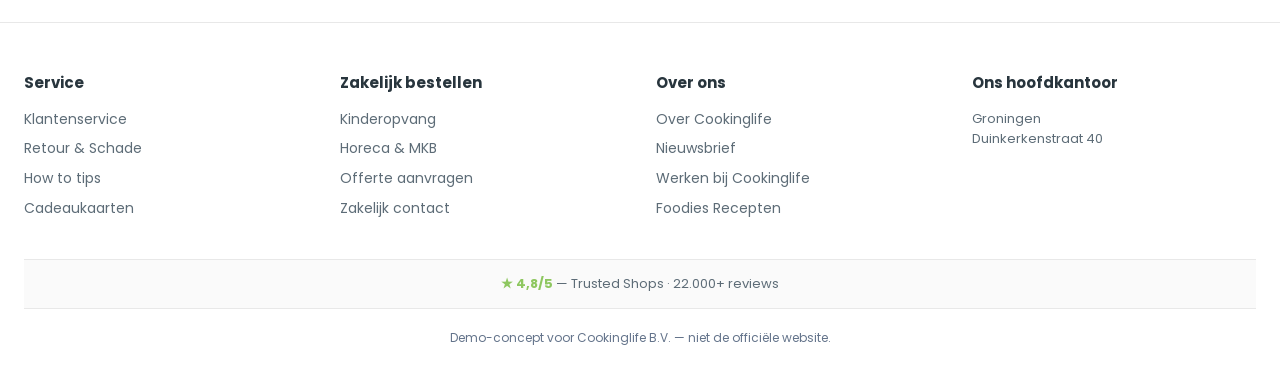
==== commit a5541fb9: "Jarno's rol uitgebreid met AI Software Implementatie Enterprise AI Consultant & AI Software Implemen" ====
--- a/index.html
+++ b/index.html
@@ -483,7 +483,7 @@
           <div class="cl-author-avatar-lg">J</div>
           <div>
             <h3>Jarno Wolting</h3>
-            <p class="cl-author-role">Enterprise AI Consultant</p>
+            <p class="cl-author-role">Enterprise AI Consultant &amp; AI Software Implementatie</p>
           </div>
         </div>
         <p class="cl-author-desc">Adviseert bedrijven over AI-implementatie, AI-visibility en procesautomatisering. Zet AI in om bedrijven toekomstbestendig te maken.</p>
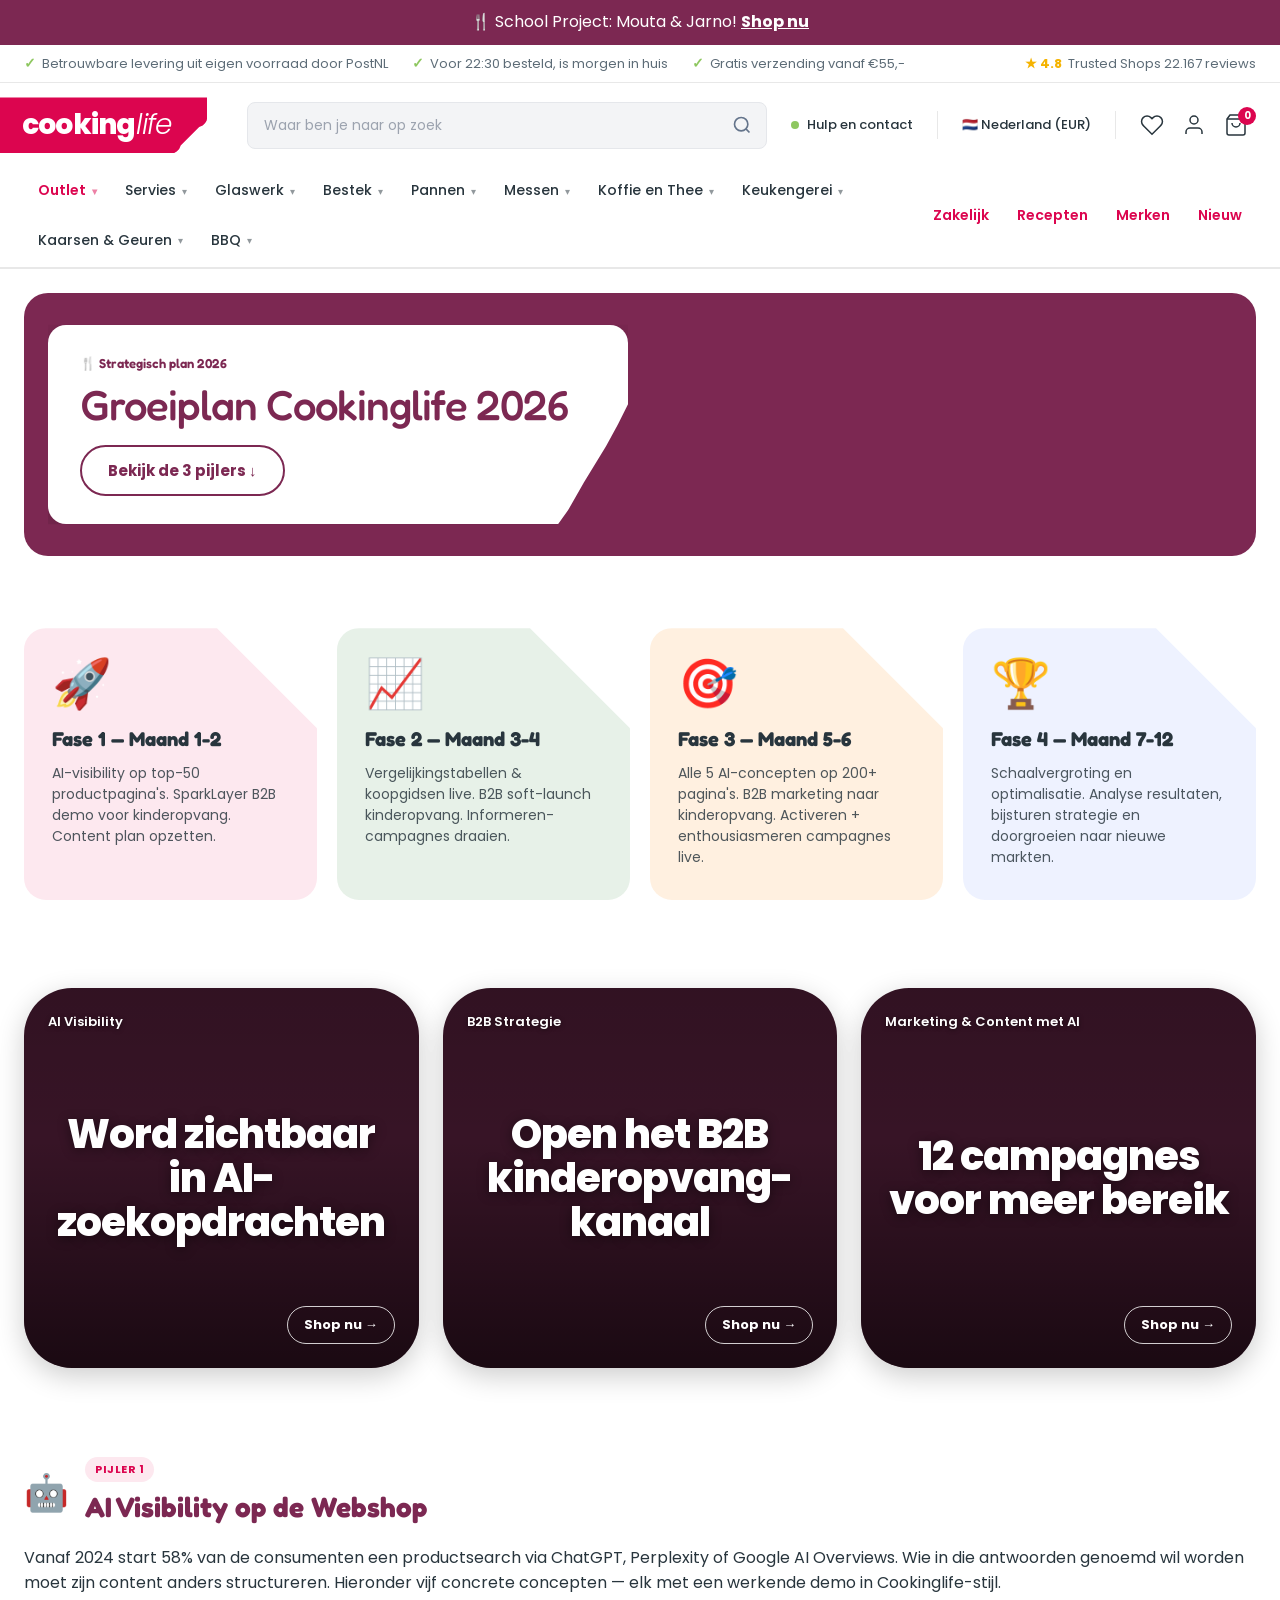
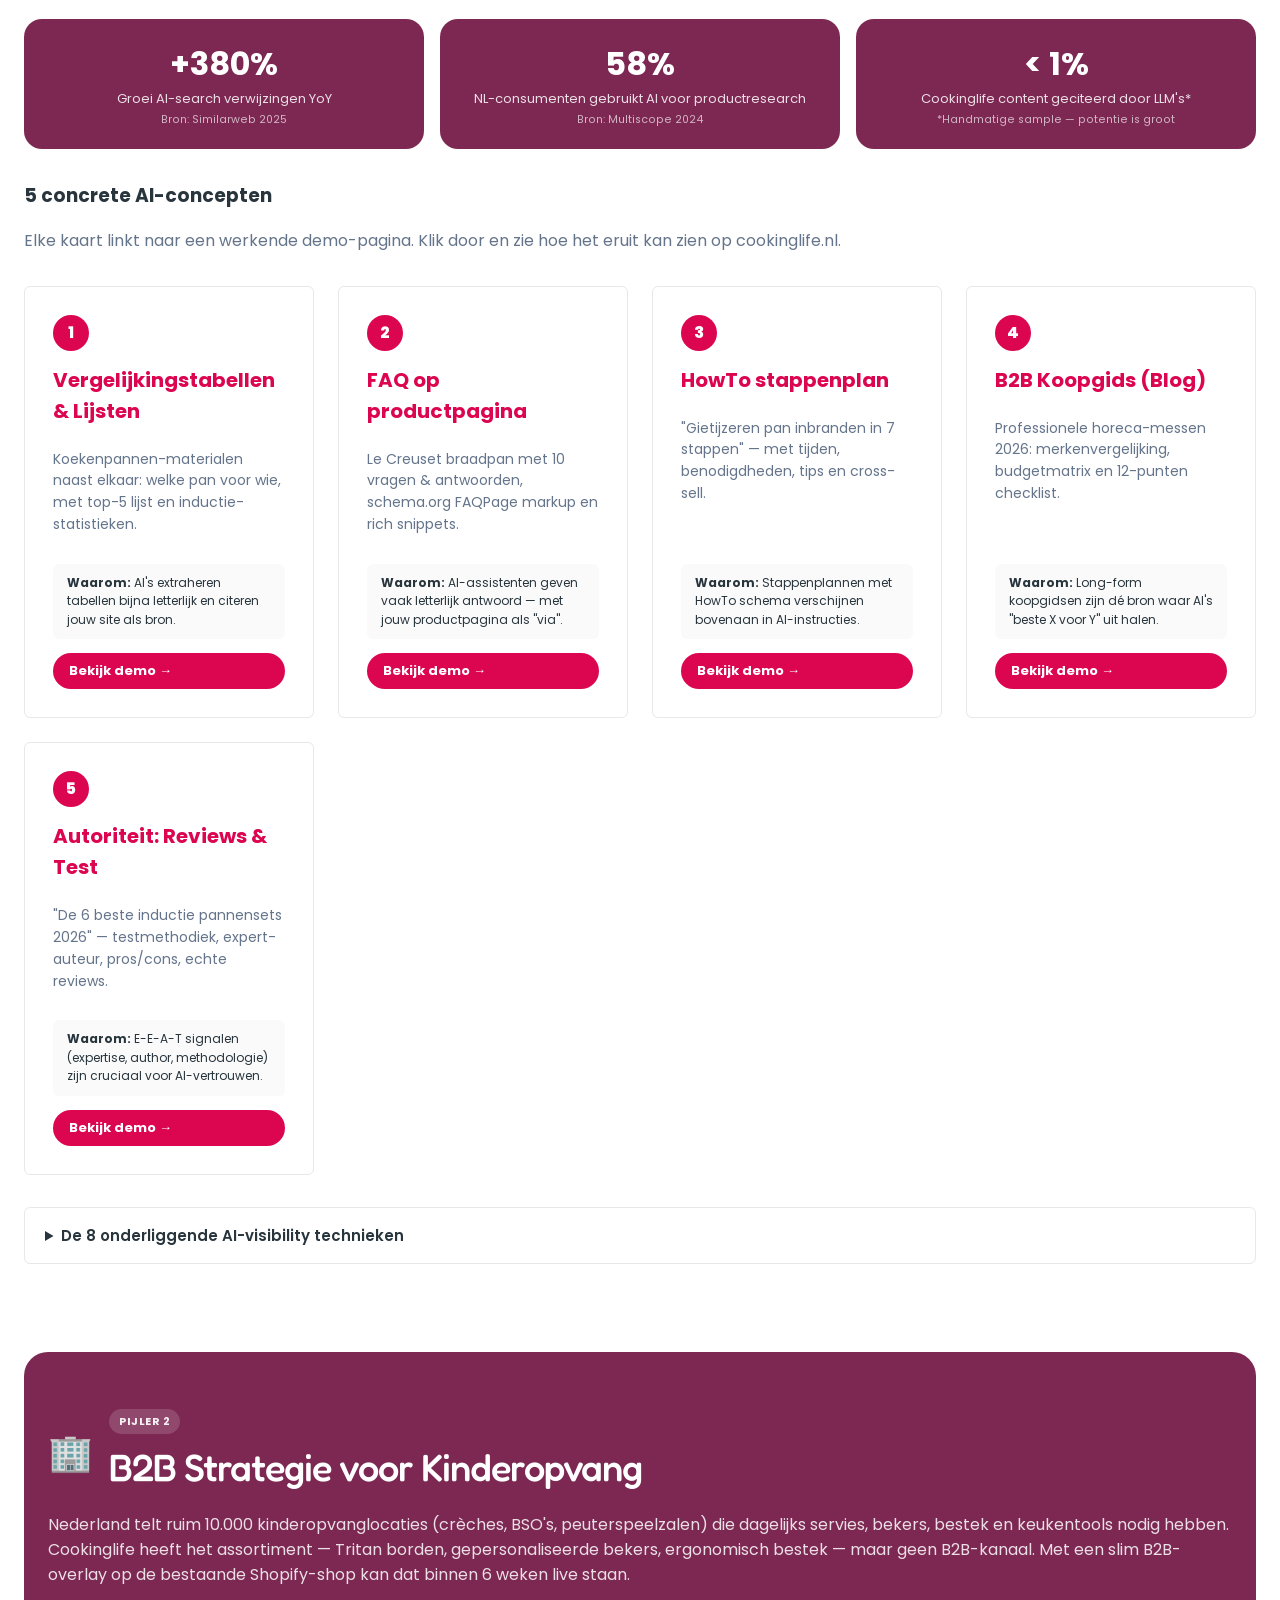
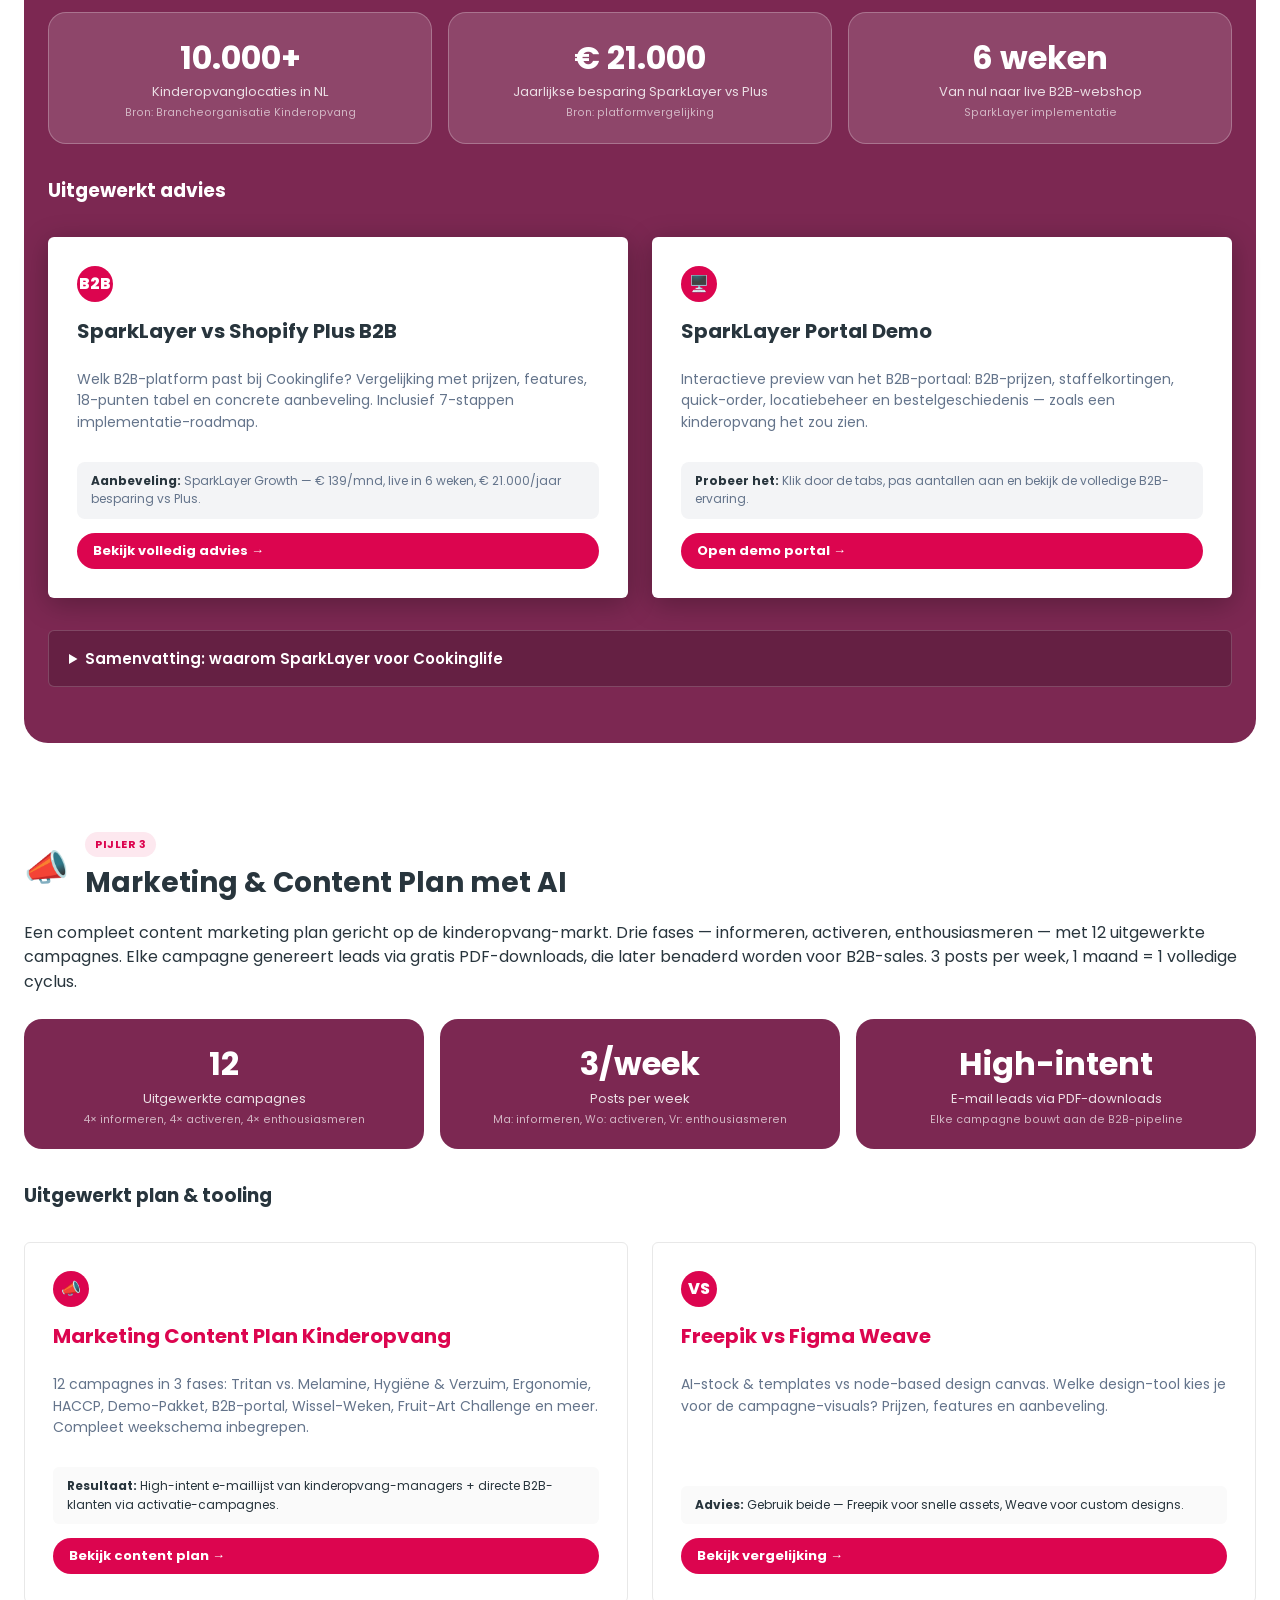
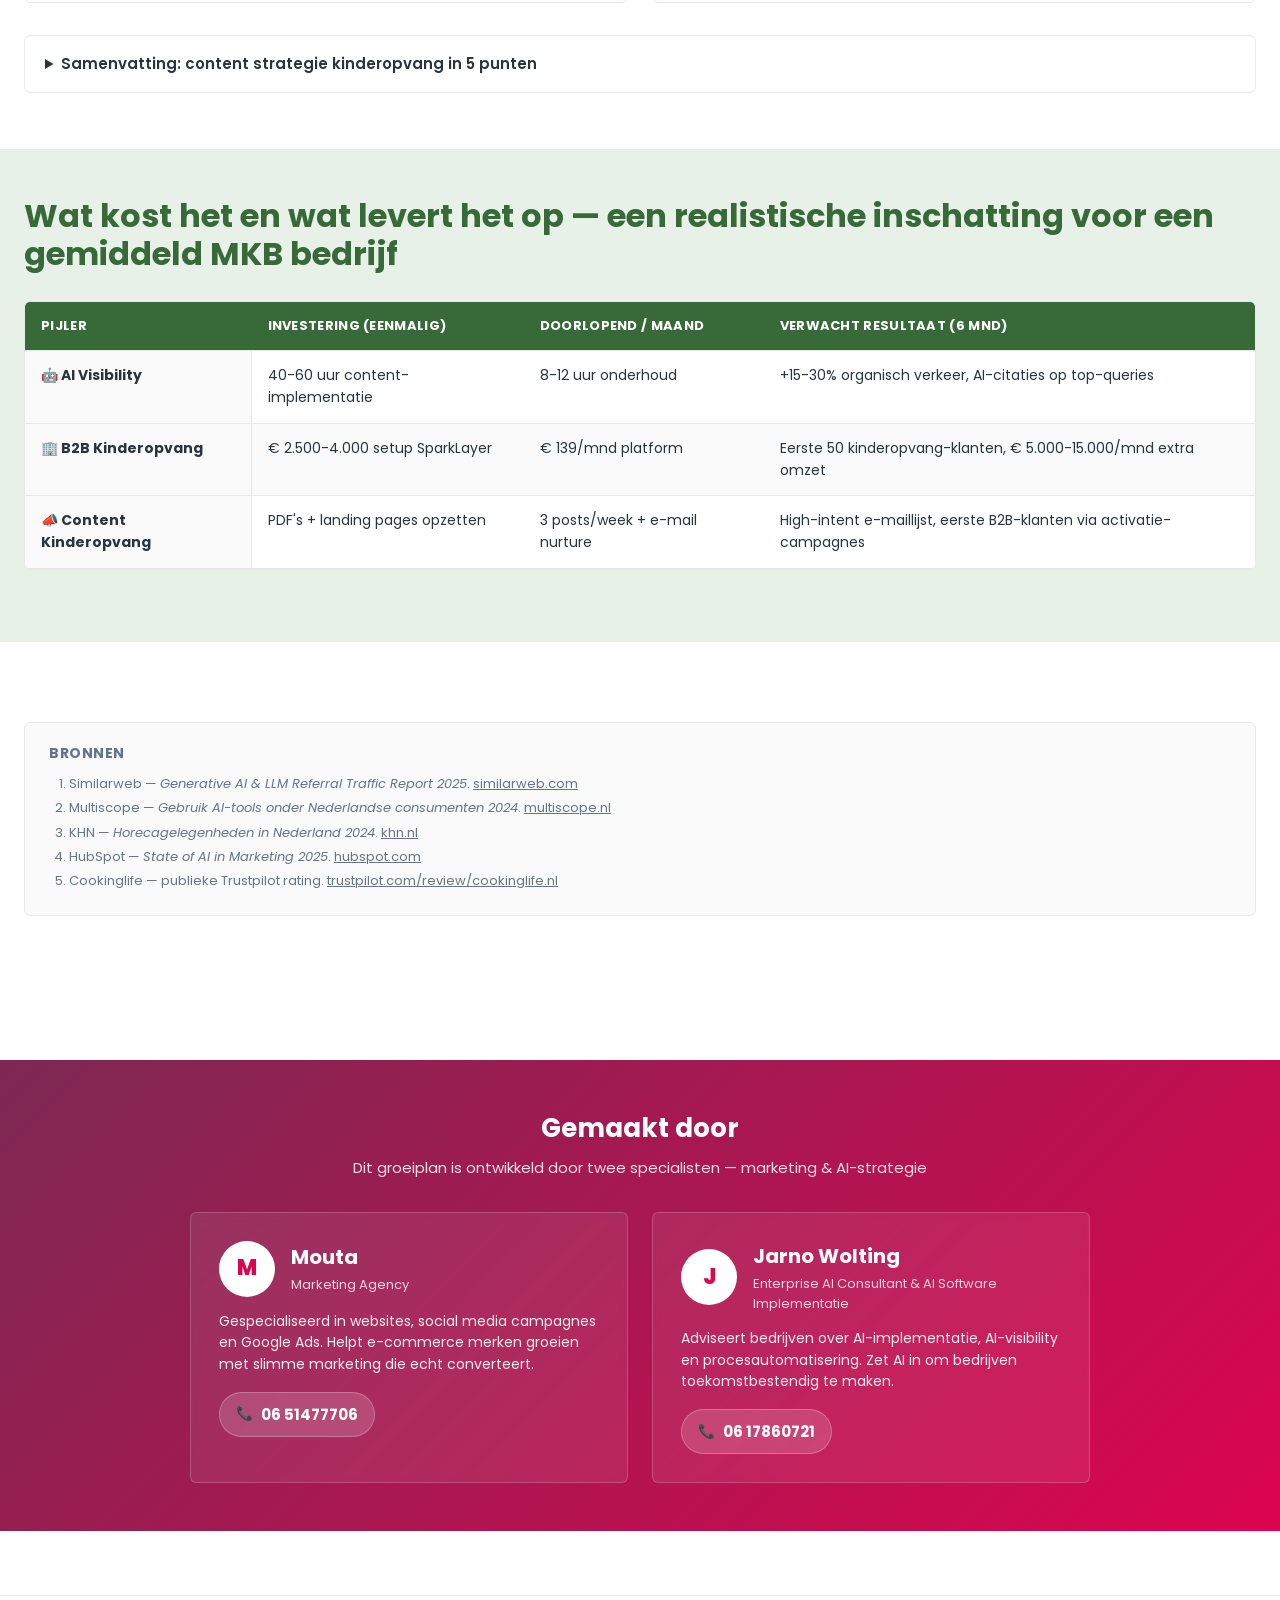
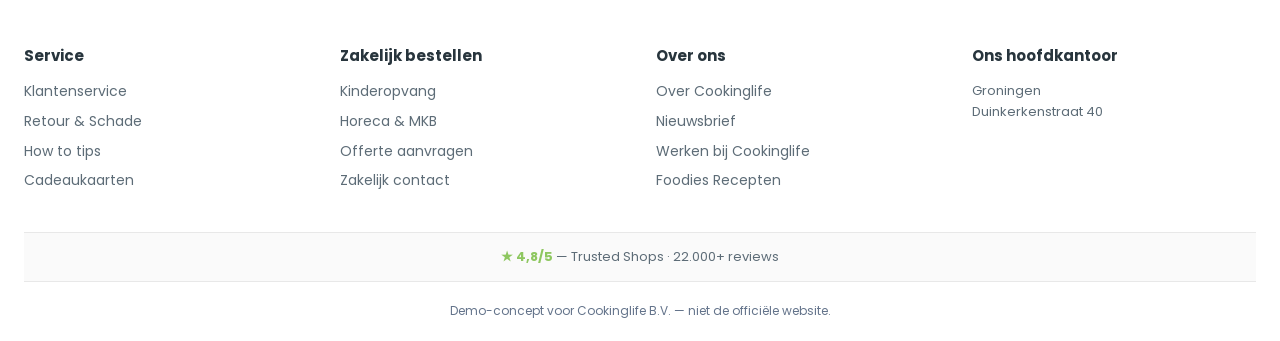
==== commit f947087d: "Website update: HTML pagina's, stijlen en scripts geüpdatet - Alle HTML pagina's bijgewerkt (vergeli" ====
--- a/index.html
+++ b/index.html
@@ -7,13 +7,10 @@
   <meta name="description" content="Compleet strategisch plan voor Cookinglife: AI-visibility op de webshop, B2B-strategie voor horeca, en een marketing content plan met AI-tools. Drie pijlers, concrete uitwerking.">
   <link rel="stylesheet" href="assets/style.css">
   <link rel="preconnect" href="https://fonts.googleapis.com">
-  <link href="https://fonts.googleapis.com/css2?family=Poppins:wght@400;500;600;700;800&display=swap" rel="stylesheet">
+  <link href="https://fonts.googleapis.com/css2?family=Poppins:wght@400;500;600;700;800&family=Mulish:wght@700;800;900&family=Plus+Jakarta+Sans:wght@700;800&family=Fredoka:wght@400;500;600;700&display=swap" rel="stylesheet">
   <style>
     .cl-pillar-grid { display: grid; grid-template-columns: repeat(3, 1fr); gap: 24px; margin-top: 32px; }
-    .cl-pillar-card { background: #fff; border: 2px solid var(--cl-border); border-radius: var(--cl-radius); padding: 28px 24px; text-align: center; transition: all 0.2s; }
-    .cl-pillar-card:hover { border-color: var(--cl-pink); transform: translateY(-3px); box-shadow: var(--cl-shadow-lg); }
     .cl-pillar-icon { font-size: 48px; margin-bottom: 12px; }
-    .cl-pillar-card h3 { font-size: 20px; margin: 0 0 8px; }
     .cl-pillar-card p { color: var(--cl-muted); font-size: 14px; margin: 0 0 16px; }
     .cl-pillar-tag { display: inline-block; font-size: 11px; font-weight: 700; text-transform: uppercase; letter-spacing: 0.5px; padding: 4px 10px; border-radius: 99px; }
 
@@ -30,9 +27,10 @@
     .cl-pijler-header h2 { margin: 0; font-size: 28px; }
 
     .cl-impact-row { display: grid; grid-template-columns: repeat(3, 1fr); gap: 16px; margin: 24px 0; }
-    .cl-impact-item { background: var(--cl-bg-soft); border-radius: var(--cl-radius); padding: 16px; text-align: center; }
-    .cl-impact-item .num { font-size: 28px; font-weight: 700; color: var(--cl-pink); }
-    .cl-impact-item .lbl { font-size: 13px; color: var(--cl-muted); }
+    .cl-impact-item { background: var(--cl-promo); border-radius: 18px; padding: 20px 16px; text-align: center; }
+    .cl-impact-item .num { font-size: 32px; font-weight: 700; color: #fff; }
+    .cl-impact-item .lbl { font-size: 13px; color: rgba(255,255,255,0.85); }
+    .cl-impact-item small { color: rgba(255,255,255,0.65); }
 
     @media (max-width: 800px) {
       .cl-pillar-grid { grid-template-columns: 1fr; }
@@ -46,7 +44,7 @@
 
 <!-- ======================= PROMO BAR ======================= -->
 <div class="cl-promobar">
-  <div class="cl-container">🍴 Onze dagdeal: Bestekset Sevilla! <a href="#">Shop nu</a></div>
+  <div class="cl-container">🍴 School Project: Mouta & Jarno! <a href="#">Shop nu</a></div>
 </div>
 
 <!-- ======================= USP BAR ======================= -->
@@ -96,7 +94,7 @@
         <li><a href="#">BBQ <span class="nav-chevron">▾</span></a></li>
       </ul>
       <div class="cl-nav-special">
-        <a href="#">Zakelijk</a>
+        <a href="9-sparklayer-demo.html">Zakelijk</a>
         <a href="#">Recepten</a>
         <a href="#">Merken</a>
         <a href="#">Nieuw</a>
@@ -106,73 +104,79 @@
 </header>
 
 <!-- ======================= HERO ======================= -->
-<section class="cl-hero">
-  <div class="cl-container">
-    <div class="cl-demo-banner">
-      <span class="cl-demo-tag">Strategisch Plan</span>
-      <div>Dit is een <strong>compleet groeiplan</strong> voor Cookinglife — drie strategische pijlers met concrete uitwerkingen, demo-pagina's en directe actie-items.</div>
-    </div>
-    <h1>Groeiplan Cookinglife 2026</h1>
-    <p>De e-commerce markt voor kook- en serviesgoed verandert snel. AI-zoekmachines nemen het over, B2B-horeca is een onbenut kanaal, en content marketing met AI-tools versnelt productie 10x. Dit plan laat op drie fronten zien hoe Cookinglife kan groeien — met concrete voorbeelden, cijfers en een roadmap.</p>
-    <a href="#drie-pijlers" class="cl-btn">Bekijk de 3 pijlers ↓</a>
-  </div>
-</section>
-
-<!-- ======================= DRIE PIJLERS OVERZICHT ======================= -->
-<section class="cl-section" id="drie-pijlers">
-  <div class="cl-container">
-    <h2 style="text-align:center;">Drie pijlers, één doel: duurzame groei</h2>
-    <p class="cl-section-sub" style="text-align:center;">Elke pijler pakt een ander groeikanaal aan. Samen vormen ze een compleet plan voor 2026 en verder.</p>
-
-    <div class="cl-pillar-grid">
-
-      <a href="#pijler-ai" class="cl-pillar-card" style="text-decoration:none;color:inherit;">
-        <div class="cl-pillar-icon">🤖</div>
-        <span class="cl-pillar-tag" style="background:#FDE8EF;color:var(--cl-pink);">Pijler 1</span>
-        <h3>AI Visibility</h3>
-        <p>Word de bron die ChatGPT, Perplexity en Google AI Overviews citeren. 5 concrete content-concepten voor de webshop.</p>
-      </a>
-
-      <a href="#pijler-b2b" class="cl-pillar-card" style="text-decoration:none;color:inherit;">
-        <div class="cl-pillar-icon">🏢</div>
-        <span class="cl-pillar-tag" style="background:#FDE8EF;color:var(--cl-pink);">Pijler 2</span>
-        <h3>B2B Strategie</h3>
-        <p>Open het kinderopvang-kanaal met een B2B-webshop overlay. Platform-vergelijking, kosten en implementatie-roadmap.</p>
-      </a>
-
-      <a href="#pijler-content" class="cl-pillar-card" style="text-decoration:none;color:inherit;">
-        <div class="cl-pillar-icon">📣</div>
-        <span class="cl-pillar-tag" style="background:#FDE8EF;color:var(--cl-pink);">Pijler 3</span>
-        <h3>Marketing & Content met AI</h3>
-        <p>Marketing content plan gericht op kinderopvang: 12 campagnes in 3 fases (informeren, activeren, enthousiasmeren). Weekschema en lead-generatie.</p>
-      </a>
-
+<section class="cl-hero cl-section-dark">
+  <div class="cl-container">
+    <div class="cl-white-card cl-white-card-narrow">
+      <p style="margin:0 0 10px;color:var(--cl-promo);font-size:13px;font-weight:600;font-family:'Fredoka',sans-serif;">🍴 Strategisch plan 2026</p>
+      <h1 style="margin:0 0 18px;font-size:42px;font-weight:500;letter-spacing:-1px;line-height:1.05;color:var(--cl-promo);font-family:'Fredoka',sans-serif;">Groeiplan Cookinglife 2026</h1>
+      <a href="#drie-pijlers" class="cl-btn cl-btn-outline" style="color:var(--cl-promo);border-color:var(--cl-promo);">Bekijk de 3 pijlers ↓</a>
     </div>
   </div>
 </section>
 
 <!-- ======================= ROADMAP ======================= -->
-<section class="cl-section" style="background:var(--cl-bg-soft);">
-  <div class="cl-container">
-    <h2 style="text-align:center;">Implementatie-roadmap</h2>
-    <p class="cl-section-sub" style="text-align:center;">De drie pijlers parallel uitrollen in drie fases.</p>
-
-    <div class="cl-roadmap">
-      <div class="cl-roadmap-phase">
-        <div class="cl-roadmap-dot" style="background:var(--cl-pink);box-shadow:0 0 0 2px var(--cl-pink);"></div>
+<section class="cl-section" style="padding:32px 0;">
+  <div class="cl-container">
+    <div class="cl-roadmap-cards" style="grid-template-columns:repeat(4,1fr);">
+      <div class="cl-roadmap-tile" style="background:#FDE8EF;">
+        <div class="cl-roadmap-tile-icon">🚀</div>
         <h4>Fase 1 — Maand 1-2</h4>
         <p>AI-visibility op top-50 productpagina's. SparkLayer B2B demo voor kinderopvang. Content plan opzetten.</p>
       </div>
-      <div class="cl-roadmap-phase">
-        <div class="cl-roadmap-dot" style="background:var(--cl-pink);box-shadow:0 0 0 2px var(--cl-pink);"></div>
+      <div class="cl-roadmap-tile" style="background:#E7F1E8;">
+        <div class="cl-roadmap-tile-icon">📈</div>
         <h4>Fase 2 — Maand 3-4</h4>
         <p>Vergelijkingstabellen & koopgidsen live. B2B soft-launch kinderopvang. Informeren-campagnes draaien.</p>
       </div>
-      <div class="cl-roadmap-phase">
-        <div class="cl-roadmap-dot" style="background:var(--cl-pink);box-shadow:0 0 0 2px var(--cl-pink);"></div>
+      <div class="cl-roadmap-tile" style="background:#FFF0E0;">
+        <div class="cl-roadmap-tile-icon">🎯</div>
         <h4>Fase 3 — Maand 5-6</h4>
         <p>Alle 5 AI-concepten op 200+ pagina's. B2B marketing naar kinderopvang. Activeren + enthousiasmeren campagnes live.</p>
       </div>
+      <div class="cl-roadmap-tile" style="background:#EEF2FF;">
+        <div class="cl-roadmap-tile-icon">🏆</div>
+        <h4>Fase 4 — Maand 7-12</h4>
+        <p>Schaalvergroting en optimalisatie. Analyse resultaten, bijsturen strategie en doorgroeien naar nieuwe markten.</p>
+      </div>
+    </div>
+  </div>
+</section>
+
+<!-- ======================= DRIE PIJLERS OVERZICHT ======================= -->
+<section class="cl-section" id="drie-pijlers" style="padding:24px 0 32px;">
+  <div class="cl-container">
+    <div class="cl-pillar-grid">
+
+      <a href="#pijler-ai" class="cl-pillar-card" style="background-image:url('https://images.unsplash.com/photo-1565299624946-b28f40a0ae38?w=1200&auto=format&fit=crop&q=80');">
+        <span class="cl-pillar-label">AI Visibility</span>
+        <div>
+          <h3>Word zichtbaar in AI-zoekopdrachten</h3>
+          <div class="cl-pillar-bottom">
+            <span class="cl-btn cl-btn-sm" style="background:transparent;color:#fff;border:1.5px solid rgba(255,255,255,0.8);">Shop nu →</span>
+          </div>
+        </div>
+      </a>
+
+      <a href="#pijler-b2b" class="cl-pillar-card" style="background-image:url('https://images.unsplash.com/photo-1596464716127-f2a82984de30?w=1200&auto=format&fit=crop&q=80');">
+        <span class="cl-pillar-label">B2B Strategie</span>
+        <div>
+          <h3>Open het B2B kinderopvang-kanaal</h3>
+          <div class="cl-pillar-bottom">
+            <span class="cl-btn cl-btn-sm" style="background:transparent;color:#fff;border:1.5px solid rgba(255,255,255,0.8);">Shop nu →</span>
+          </div>
+        </div>
+      </a>
+
+      <a href="#pijler-content" class="cl-pillar-card" style="background-image:url('https://images.unsplash.com/photo-1600891964092-4316c288032e?w=1200&auto=format&fit=crop&q=80');">
+        <span class="cl-pillar-label">Marketing &amp; Content met AI</span>
+        <div>
+          <h3>12 campagnes voor meer bereik</h3>
+          <div class="cl-pillar-bottom">
+            <span class="cl-btn cl-btn-sm" style="background:transparent;color:#fff;border:1.5px solid rgba(255,255,255,0.8);">Shop nu →</span>
+          </div>
+        </div>
+      </a>
+
     </div>
   </div>
 </section>
@@ -186,7 +190,7 @@
       <span class="cl-pijler-icon">🤖</span>
       <div>
         <span class="cl-pillar-tag" style="background:#FDE8EF;color:var(--cl-pink);margin-bottom:4px;">Pijler 1</span>
-        <h2>AI Visibility op de Webshop</h2>
+        <h2 style="color:var(--cl-promo);font-family:'Fredoka',sans-serif;font-weight:700;">AI Visibility op de Webshop</h2>
       </div>
     </div>
     <p>Vanaf 2024 start 58% van de consumenten een productsearch via ChatGPT, Perplexity of Google AI Overviews. Wie in die antwoorden genoemd wil worden moet zijn content anders structureren. Hieronder vijf concrete concepten — elk met een werkende demo in Cookinglife-stijl.</p>
@@ -274,16 +278,18 @@
 <!-- =====================================================================
      PIJLER 2 — B2B STRATEGIE
      ===================================================================== -->
-<section class="cl-pijler-section" id="pijler-b2b" style="background:var(--cl-bg-soft);">
-  <div class="cl-container">
-    <div class="cl-pijler-header">
-      <span class="cl-pijler-icon">🏢</span>
-      <div>
-        <span class="cl-pillar-tag" style="background:#FDE8EF;color:var(--cl-pink);margin-bottom:4px;">Pijler 2</span>
-        <h2>B2B Strategie voor Kinderopvang</h2>
-      </div>
-    </div>
-    <p>Nederland telt ruim 10.000 kinderopvanglocaties (crèches, BSO's, peuterspeelzalen) die dagelijks servies, bekers, bestek en keukentools nodig hebben. Cookinglife heeft het assortiment — Tritan borden, gepersonaliseerde bekers, ergonomisch bestek — maar geen B2B-kanaal. Met een slim B2B-overlay op de bestaande Shopify-shop kan dat binnen 6 weken live staan.</p>
+<section class="cl-pijler-section cl-section-dark" id="pijler-b2b">
+  <div class="cl-container">
+    <div style="margin:0 0 24px;">
+      <div class="cl-pijler-header">
+        <span class="cl-pijler-icon">🏢</span>
+        <div>
+          <span class="cl-pillar-tag" style="background:rgba(255,255,255,0.20);color:#fff;margin-bottom:4px;">Pijler 2</span>
+          <h2 style="margin:0;color:#fff;font-family:'Fredoka',sans-serif;font-weight:500;font-size:38px;letter-spacing:-1px;">B2B Strategie voor Kinderopvang</h2>
+        </div>
+      </div>
+      <p style="margin-bottom:0;color:rgba(255,255,255,0.85);">Nederland telt ruim 10.000 kinderopvanglocaties (crèches, BSO's, peuterspeelzalen) die dagelijks servies, bekers, bestek en keukentools nodig hebben. Cookinglife heeft het assortiment — Tritan borden, gepersonaliseerde bekers, ergonomisch bestek — maar geen B2B-kanaal. Met een slim B2B-overlay op de bestaande Shopify-shop kan dat binnen 6 weken live staan.</p>
+    </div>
 
     <div class="cl-impact-row">
       <div class="cl-impact-item">
@@ -291,11 +297,11 @@
         <div class="lbl">Kinderopvanglocaties in NL<br><small>Bron: Brancheorganisatie Kinderopvang</small></div>
       </div>
       <div class="cl-impact-item">
-        <div class="num" style="color:var(--cl-pink);">€ 21.000</div>
+        <div class="num">€ 21.000</div>
         <div class="lbl">Jaarlijkse besparing SparkLayer vs Plus<br><small>Bron: platformvergelijking</small></div>
       </div>
       <div class="cl-impact-item">
-        <div class="num" style="color:var(--cl-pink);">6 weken</div>
+        <div class="num">6 weken</div>
         <div class="lbl">Van nul naar live B2B-webshop<br><small>SparkLayer implementatie</small></div>
       </div>
     </div>
@@ -352,15 +358,15 @@
 
     <div class="cl-impact-row">
       <div class="cl-impact-item">
-        <div class="num" style="color:var(--cl-pink);">12</div>
+        <div class="num">12</div>
         <div class="lbl">Uitgewerkte campagnes<br><small>4× informeren, 4× activeren, 4× enthousiasmeren</small></div>
       </div>
       <div class="cl-impact-item">
-        <div class="num" style="color:var(--cl-pink);">3/week</div>
+        <div class="num">3/week</div>
         <div class="lbl">Posts per week<br><small>Ma: informeren, Wo: activeren, Vr: enthousiasmeren</small></div>
       </div>
       <div class="cl-impact-item">
-        <div class="num" style="color:var(--cl-pink);">High-intent</div>
+        <div class="num">High-intent</div>
         <div class="lbl">E-mail leads via PDF-downloads<br><small>Elke campagne bouwt aan de B2B-pipeline</small></div>
       </div>
     </div>
@@ -404,13 +410,14 @@
 </section>
 
 <!-- ======================= SAMENVATTING / INVESTERING ======================= -->
-<section class="cl-section" style="background:var(--cl-bg-soft);">
-  <div class="cl-container">
-    <h2 style="text-align:center;">Investering &amp; verwacht rendement</h2>
-    <p class="cl-section-sub" style="text-align:center;">Wat kost het en wat levert het op — een realistische inschatting per pijler.</p>
-
-    <table class="cl-compare-table" style="margin-top:24px;">
-      <thead>
+<section class="cl-section" style="background:#E7F1E8;">
+  <div class="cl-container">
+    <div style="margin:0 0 28px;">
+      <p style="margin:0;color:#376939;font-size:32px;font-weight:700;line-height:1.2;">Wat kost het en wat levert het op — een realistische inschatting voor een gemiddeld MKB bedrijf</p>
+    </div>
+
+    <div class="cl-table-wrap" style="margin-top:24px;"><table class="cl-comparison-table">
+      <thead style="background:#376939;">
         <tr>
           <th>Pijler</th>
           <th>Investering (eenmalig)</th>
@@ -438,7 +445,7 @@
           <td>High-intent e-maillijst, eerste B2B-klanten via activatie-campagnes</td>
         </tr>
       </tbody>
-    </table>
+    </table></div>
   </div>
 </section>
 
@@ -506,5 +513,6 @@
   </div>
 </footer>
 
+<script src="assets/script.js"></script>
 </body>
 </html>
--- a/assets/style.css
+++ b/assets/style.css
@@ -56,10 +56,13 @@
 .cl-promobar {
   background: var(--cl-promo);
   color: #fff;
-  font-size: 13px;
+  font-size: 16px;
   padding: 10px 0;
   text-align: center;
-  font-weight: 500;
+  font-weight: 400;
+  position: sticky;
+  top: 0;
+  z-index: 60;
 }
 .cl-promobar a {
   color: #fff;
@@ -116,7 +119,7 @@
   border-bottom: 1px solid var(--cl-border);
   background: #fff;
   position: sticky;
-  top: 0;
+  top: 40px;
   z-index: 50;
 }
 .cl-header-inner {
@@ -126,37 +129,38 @@
   padding: 14px 0;
 }
 
-/* Logo — pink tag with burgundy chevron (replica cookinglife.nl) */
+/* Logo — scherpe hoeken + chamfer rechtsonder */
 .cl-logo {
-  position: relative;
   display: inline-flex;
   align-items: center;
-  background: var(--cl-pink);
-  padding: 16px 24px 16px 22px;
-  margin-right: 24px;
+  padding: 14px 36px 14px 22px;
+  margin-right: 16px;
   font-size: 28px;
   font-weight: 800;
-  letter-spacing: -0.5px;
+  letter-spacing: -0.8px;
   color: #fff;
   flex-shrink: 0;
   line-height: 1;
   text-decoration: none;
-  border-radius: 2px 0 0 2px;
-}
-.cl-logo::after {
-  content: "";
-  position: absolute;
-  left: 100%;
-  top: 0;
-  bottom: 0;
-  width: 0;
-  height: 0;
-  border-top: 28px solid transparent;
-  border-bottom: 28px solid transparent;
-  border-left: 24px solid var(--cl-pink);
+  background: var(--cl-pink);
+  clip-path: polygon(
+    0 0,
+    100% 0,
+    100% calc(100% - 36px),
+    calc(100% - 0.5px) calc(100% - 33px),
+    calc(100% - 2px)   calc(100% - 30.5px),
+    calc(100% - 4.5px) calc(100% - 28px),
+    calc(100% - 8px)   calc(100% - 26.5px),
+    calc(100% - 26.5px) calc(100% - 8px),
+    calc(100% - 28px)  calc(100% - 4.5px),
+    calc(100% - 30.5px) calc(100% - 2px),
+    calc(100% - 33px)  calc(100% - 0.5px),
+    calc(100% - 36px)  100%,
+    0 100%
+  );
 }
 .cl-logo:hover { text-decoration: none; color: #fff; }
-.cl-logo span { color: #fff; font-weight: 300; font-style: italic; margin-left: 2px; }
+.cl-logo span { color: #fff; font-weight: 300; font-style: italic; margin-left: 1px; }
 
 /* Search bar — gray bg, no border, search icon */
 .cl-search {
@@ -275,6 +279,14 @@
 .cl-nav {
   border-bottom: 1px solid var(--cl-border);
   background: #fff;
+  overflow: hidden;
+  max-height: 120px;
+  transition: max-height 0.3s ease, opacity 0.25s ease, border-color 0.25s ease;
+}
+.cl-nav.nav-hidden {
+  max-height: 0;
+  opacity: 0;
+  border-color: transparent;
 }
 .cl-nav .cl-container {
   display: flex;
@@ -1486,6 +1498,89 @@
   .cl-proscons { grid-template-columns: 1fr; }
 }
 
+/* ---------- Pillar cards met foto-achtergrond ---------- */
+.cl-pillar-grid {
+  display: grid;
+  grid-template-columns: repeat(3, 1fr);
+  gap: 20px;
+  margin: 0;
+}
+.cl-pillar-card {
+  position: relative;
+  display: flex;
+  align-items: center;
+  justify-content: center;
+  min-height: 380px;
+  padding: 24px;
+  border-radius: 48px;
+  overflow: hidden;
+  background-size: cover;
+  background-position: center;
+  background-color: #3a1528;
+  color: #fff !important;
+  text-decoration: none;
+  box-shadow: 0 8px 28px rgba(0,0,0,0.20);
+  transition: transform 0.25s ease, box-shadow 0.25s ease;
+  isolation: isolate;
+}
+.cl-pillar-card::before {
+  content: "";
+  position: absolute;
+  inset: 0;
+  background: linear-gradient(180deg, rgba(0,0,0,0.15) 0%, rgba(0,0,0,0.05) 40%, rgba(0,0,0,0.55) 100%);
+  z-index: 0;
+  transition: background 0.25s ease;
+}
+.cl-pillar-card:hover {
+  transform: translateY(-4px);
+  box-shadow: 0 14px 38px rgba(0,0,0,0.35);
+  text-decoration: none;
+}
+.cl-pillar-card:hover::before {
+  background: linear-gradient(180deg, rgba(0,0,0,0.20) 0%, rgba(0,0,0,0.10) 40%, rgba(0,0,0,0.65) 100%);
+}
+.cl-pillar-card .cl-pillar-label {
+  position: absolute;
+  top: 24px;
+  left: 24px;
+  z-index: 2;
+  font-size: 13px;
+  font-weight: 600;
+  color: #fff;
+  text-shadow: 0 1px 4px rgba(0,0,0,0.5);
+}
+.cl-pillar-card h3 {
+  position: relative;
+  z-index: 2;
+  color: #fff;
+  margin: 0;
+  font-size: 40px;
+  font-weight: 800;
+  letter-spacing: -1px;
+  line-height: 1.1;
+  text-shadow: 0 2px 12px rgba(0,0,0,0.45);
+  text-align: center;
+}
+.cl-pillar-card .cl-pillar-bottom {
+  position: absolute;
+  bottom: 24px;
+  right: 24px;
+  z-index: 2;
+}
+.cl-pillar-card .cl-pillar-tag {
+  display: inline-block;
+  width: fit-content;
+  padding: 4px 10px;
+  border-radius: 999px;
+  font-size: 11px;
+  font-weight: 700;
+  letter-spacing: 0.5px;
+  text-transform: uppercase;
+}
+@media (max-width: 860px) {
+  .cl-pillar-grid { grid-template-columns: 1fr; }
+}
+
 /* ---------- Concept cards (landing) ---------- */
 .cl-concept-grid {
   display: grid;
@@ -1536,7 +1631,7 @@
 /* ---------- Hero ---------- */
 .cl-hero {
   background: linear-gradient(135deg, #FFF4F8 0%, #F0FBE6 100%);
-  padding: 64px 0;
+  padding: 32px 0;
   border-bottom: 1px solid var(--cl-border);
 }
 .cl-hero h1 {
@@ -1723,3 +1818,241 @@
 .cl-impl-priority.high { background: #FEE2E2; color: #DC2626; }
 .cl-impl-priority.medium { background: #FEF3C7; color: #D97706; }
 .cl-impl-priority.low { background: #D1FAE5; color: #059669; }
+
+/* ============================================================
+   Dark / paarse sectie-variant — cookinglife promo stijl
+   Gebruik class="cl-section-dark" op <section> elementen
+   ============================================================ */
+.cl-section-dark {
+  background: #7C2852;
+  color: #fff;
+  max-width: var(--cl-container);
+  margin: 32px auto;
+  border-radius: 24px;
+  border: 0;
+}
+.cl-hero.cl-section-dark {
+  background: #7C2852;
+  border: 0;
+  max-width: var(--cl-container);
+  margin: 24px auto 32px;
+  border-radius: 24px;
+  padding-bottom: 8px;
+}
+/* Op smallere schermen weer een beetje ademruimte aan de zijkant */
+@media (max-width: 1320px) {
+  .cl-section-dark,
+  .cl-hero.cl-section-dark {
+    margin-left: 24px;
+    margin-right: 24px;
+  }
+}
+
+/* Witte card binnen paarse sectie — voor tekstblokken,
+   diagonale chamfer rechtsonder met afgeronde uiteinden */
+.cl-white-card {
+  background: #fff;
+  color: var(--cl-text);
+  border-radius: 18px;
+  padding: 28px 32px;
+  margin: 0 0 24px;
+  box-shadow: 0 10px 40px rgba(0,0,0,0.22);
+  clip-path: polygon(
+    0 0,
+    100% 0,
+    100%                   calc(100% - 120px),
+    calc(100% - 10px)      calc(100% - 100px),
+    calc(100% - 22px)      calc(100% - 78px),
+    calc(100% - 44px)      calc(100% - 42px),
+    calc(100% - 60px)      calc(100% - 14px),
+    calc(100% - 70px)      100%,
+    0 100%
+  );
+}
+.cl-white-card.cl-white-card-narrow { max-width: 580px; }
+.cl-white-card.cl-white-card-center {
+  max-width: 720px;
+  margin: 0 auto 28px;
+  text-align: center;
+  clip-path: polygon(
+    0 0,
+    100% 0,
+    100% calc(100% - 55px),
+    calc(100% - 55px) 100%,
+    0 100%
+  );
+}
+.cl-section-dark .cl-white-card,
+.cl-section-dark .cl-white-card h1,
+.cl-section-dark .cl-white-card h2,
+.cl-section-dark .cl-white-card h3,
+.cl-section-dark .cl-white-card h4 { color: var(--cl-text); }
+.cl-section-dark .cl-white-card p { color: var(--cl-text); }
+.cl-section-dark .cl-white-card .cl-section-sub { color: var(--cl-muted); }
+.cl-section-dark .cl-white-card small { color: var(--cl-muted); }
+.cl-section-dark .cl-white-card strong { color: var(--cl-text); }
+.cl-section-dark .cl-white-card a:not(.cl-btn) { color: var(--cl-pink); }
+.cl-section-dark .cl-white-card .cl-pillar-tag {
+  background: #FDE8EF !important;
+  color: var(--cl-pink) !important;
+}
+
+/* Headings & tekst */
+.cl-section-dark h2,
+.cl-section-dark h3,
+.cl-section-dark h4 { color: #fff; }
+.cl-section-dark p   { color: rgba(255,255,255,0.88); }
+.cl-section-dark small { color: rgba(255,255,255,0.60); }
+.cl-section-dark strong { color: #fff; }
+.cl-section-dark .cl-section-sub { color: rgba(255,255,255,0.70); }
+.cl-section-dark a { color: rgba(255,255,255,0.85); }
+.cl-section-dark a:hover { color: #fff; }
+
+/* ---------- Roadmap tegels met chamfered corner ---------- */
+.cl-roadmap-cards {
+  display: grid;
+  grid-template-columns: repeat(3, 1fr);
+  gap: 20px;
+  margin-top: 8px;
+}
+.cl-roadmap-tile {
+  position: relative;
+  padding: 32px 28px;
+  border-radius: 22px;
+  min-height: 220px;
+  display: flex;
+  flex-direction: column;
+  transition: transform 0.2s ease, box-shadow 0.2s ease;
+  clip-path: polygon(
+    0 0,
+    calc(100% - 100px) 0,
+    100% 100px,
+    100% 100%,
+    0 100%
+  );
+}
+.cl-roadmap-tile:hover {
+  transform: translateY(-4px);
+  box-shadow: 0 12px 32px rgba(0,0,0,0.08);
+}
+.cl-roadmap-tile-icon {
+  font-size: 48px;
+  margin-bottom: 16px;
+  line-height: 1;
+}
+.cl-roadmap-tile h4 {
+  margin: 0 0 8px;
+  font-size: 20px;
+  font-weight: 700;
+  color: var(--cl-text);
+  font-family: 'Fredoka', sans-serif;
+}
+.cl-roadmap-tile p {
+  margin: 0;
+  font-size: 14px;
+  line-height: 1.5;
+  color: var(--cl-text);
+  opacity: 0.82;
+}
+@media (max-width: 860px) {
+  .cl-roadmap-cards { grid-template-columns: 1fr; }
+}
+
+/* Demo-banner in hero */
+.cl-section-dark .cl-demo-banner {
+  background: rgba(0,0,0,0.20);
+  border: 1px solid rgba(255,255,255,0.20);
+  color: #fff;
+}
+.cl-section-dark .cl-demo-banner strong { color: var(--cl-star); }
+.cl-section-dark .cl-demo-tag {
+  background: rgba(255,255,255,0.18);
+  color: #fff;
+}
+
+/* Impact-items */
+.cl-section-dark .cl-impact-item {
+  background: rgba(255,255,255,0.14);
+  border: 1px solid rgba(255,255,255,0.25);
+}
+.cl-section-dark .cl-impact-item .num { color: #fff !important; }
+.cl-section-dark .cl-impact-item .lbl { color: rgba(255,255,255,0.82); }
+.cl-section-dark .cl-impact-item small { color: rgba(255,255,255,0.60); }
+
+/* Roadmap tijdlijn */
+.cl-section-dark .cl-roadmap::before { background: rgba(255,255,255,0.22); }
+.cl-section-dark .cl-roadmap-phase h4 { color: #fff; }
+.cl-section-dark .cl-roadmap-phase p  { color: rgba(255,255,255,0.72); }
+
+/* Pillar- en concept-cards — wit op donkere achtergrond */
+.cl-section-dark .cl-pillar-card,
+.cl-section-dark .cl-concept-card {
+  background: #fff;
+  border-color: transparent;
+  color: var(--cl-text);
+  box-shadow: 0 6px 28px rgba(0,0,0,0.28);
+}
+.cl-section-dark .cl-pillar-card:hover,
+.cl-section-dark .cl-concept-card:hover {
+  background: #fff;
+  border-color: var(--cl-pink);
+  box-shadow: 0 12px 36px rgba(0,0,0,0.38);
+  transform: translateY(-3px);
+}
+.cl-section-dark .cl-pillar-card h3,
+.cl-section-dark .cl-concept-card h3 { color: var(--cl-text); }
+.cl-section-dark .cl-pillar-card p,
+.cl-section-dark .cl-concept-card p  { color: var(--cl-muted); }
+.cl-section-dark .cl-concept-num     { background: var(--cl-pink); color: #fff; }
+.cl-section-dark .cl-concept-why {
+  background: #F3F4F6;
+  color: var(--cl-muted);
+  border-radius: 8px;
+}
+.cl-section-dark .cl-concept-why strong { color: var(--cl-text); }
+
+/* Pijler-tags */
+.cl-section-dark .cl-pillar-tag {
+  background: rgba(255,255,255,0.15) !important;
+  color: rgba(255,255,255,0.92) !important;
+}
+
+/* Details / summary */
+.cl-section-dark details {
+  border-color: rgba(255,255,255,0.18) !important;
+  background: rgba(0,0,0,0.18);
+}
+.cl-section-dark summary { color: #fff; }
+.cl-section-dark summary::after { color: rgba(255,255,255,0.75); }
+
+/* Checklist */
+.cl-section-dark .cl-checklist li {
+  color: rgba(255,255,255,0.88);
+  border-bottom-color: rgba(255,255,255,0.12);
+}
+
+/* Tabel (investering-sectie) */
+.cl-section-dark .cl-table-wrap {
+  border-color: rgba(255,255,255,0.15);
+}
+.cl-section-dark .cl-comparison-table,
+.cl-section-dark table { background: transparent; }
+.cl-section-dark .cl-comparison-table thead,
+.cl-section-dark table thead { background: rgba(0,0,0,0.35); }
+.cl-section-dark .cl-comparison-table th,
+.cl-section-dark table th { color: #fff; }
+.cl-section-dark .cl-comparison-table td,
+.cl-section-dark table td {
+  color: rgba(255,255,255,0.88);
+  border-bottom-color: rgba(255,255,255,0.10);
+}
+.cl-section-dark .cl-comparison-table tbody tr:nth-child(even),
+.cl-section-dark table tbody tr:nth-child(even) { background: rgba(255,255,255,0.04); }
+.cl-section-dark .cl-comparison-table tbody tr:hover,
+.cl-section-dark table tbody tr:hover { background: rgba(255,255,255,0.08); }
+.cl-section-dark .cl-comparison-table td:first-child,
+.cl-section-dark table td:first-child {
+  background: rgba(0,0,0,0.22);
+  color: #fff;
+  border-right-color: rgba(255,255,255,0.10);
+}
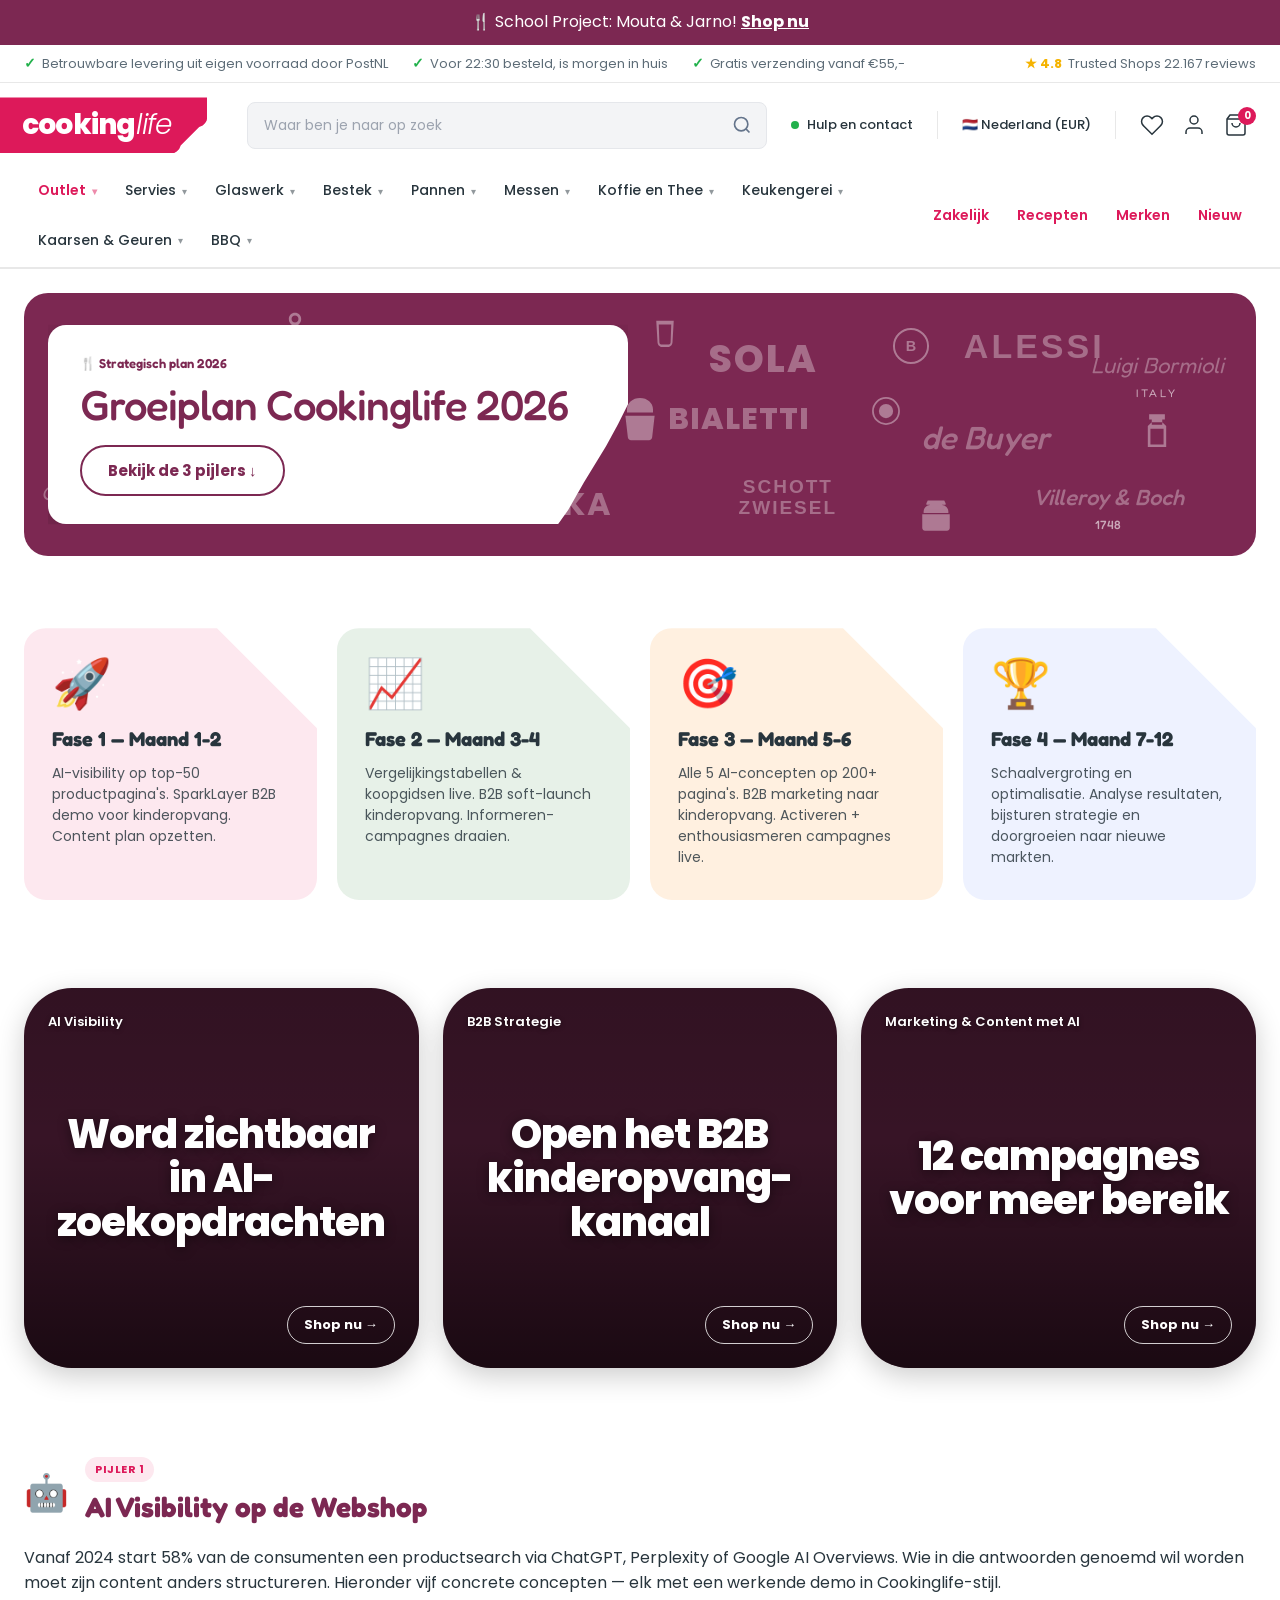
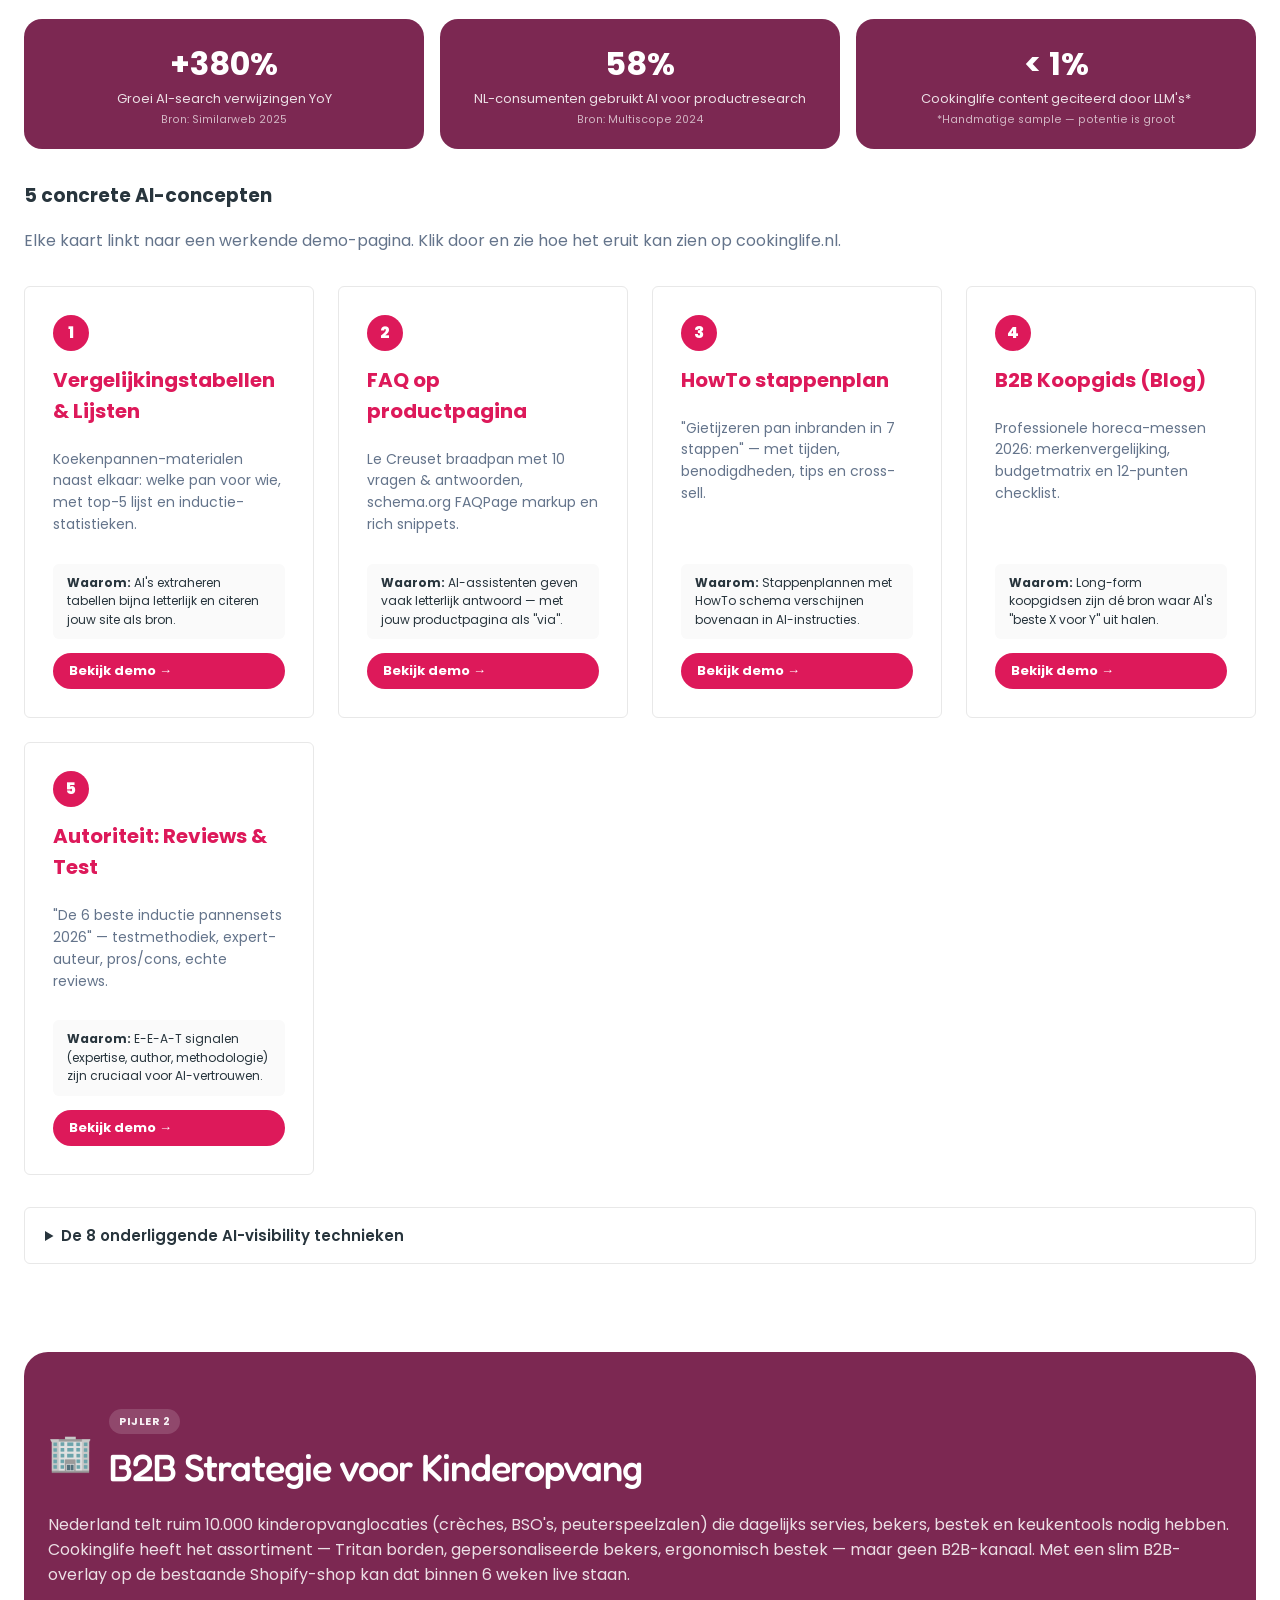
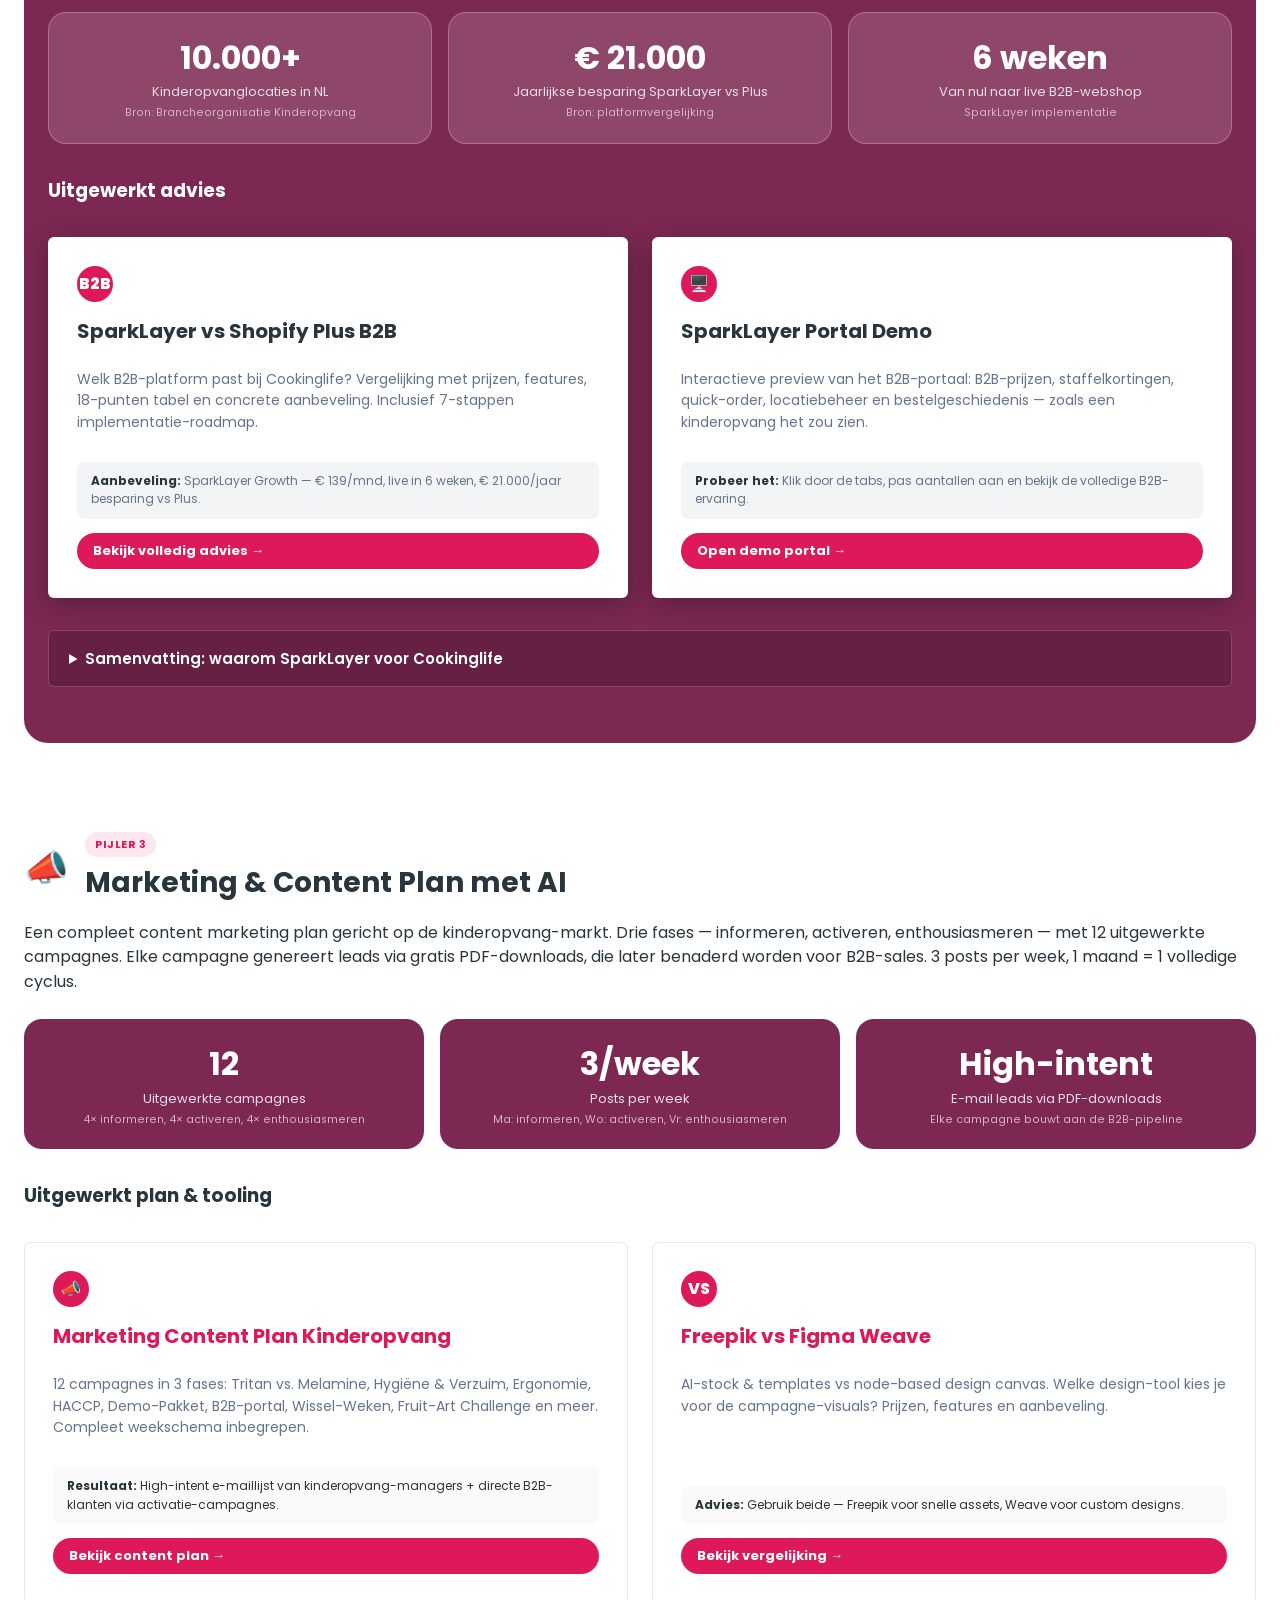
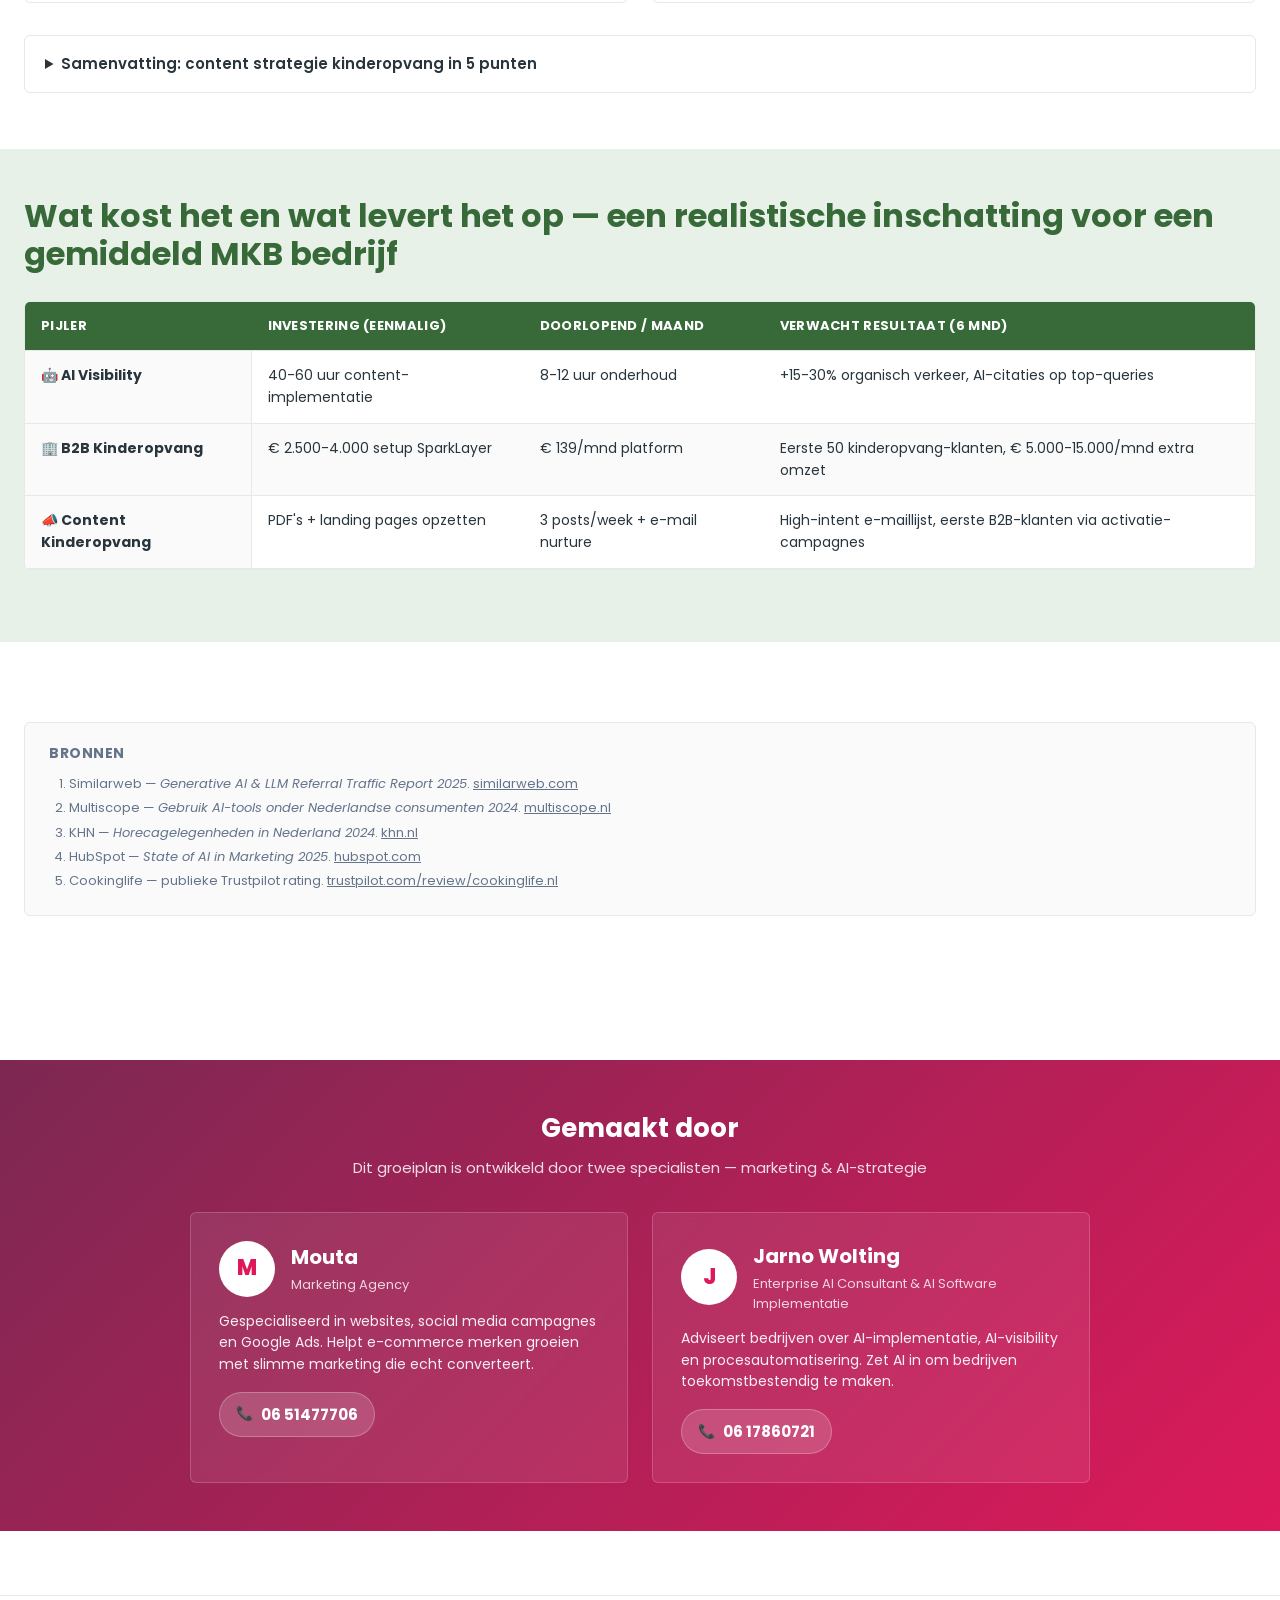
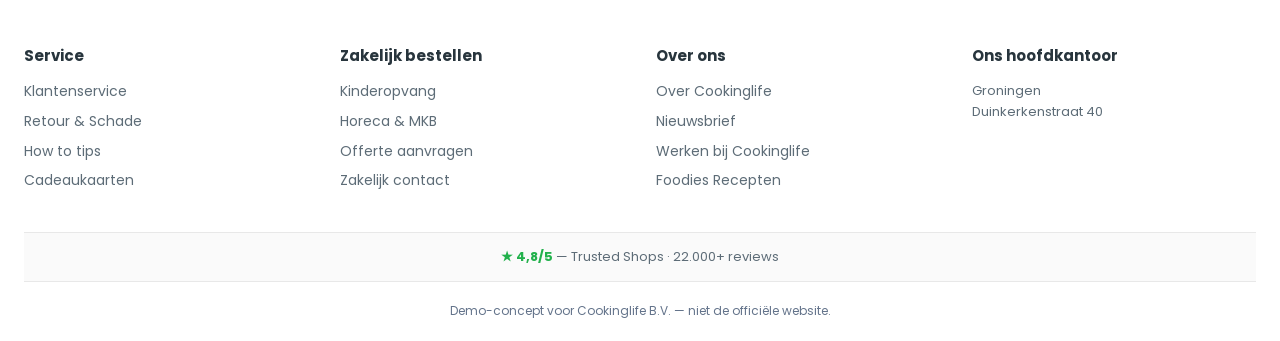
==== commit 0c71615d: "Update alle overige pagina's en index naar laatste versie Co-Authored-By: Claude Sonnet 4.6 <noreply" ====
--- a/index.html
+++ b/index.html
@@ -105,7 +105,51 @@
 
 <!-- ======================= HERO ======================= -->
 <section class="cl-hero cl-section-dark">
-  <div class="cl-container">
+  <div class="cl-hero-logos" aria-hidden="true">
+    <span class="cl-brand-logo" style="top:22%;left:12%;font-family:'Poppins',sans-serif;font-weight:300;font-size:36px;letter-spacing:-1px;">sambonet</span>
+    <span class="cl-brand-logo" style="top:78%;left:18%;font-family:'Mulish',sans-serif;font-weight:900;font-size:30px;letter-spacing:3px;">RIEDEL</span>
+    <span class="cl-brand-logo" style="top:18%;left:42%;font-family:'Plus Jakarta Sans',sans-serif;font-weight:700;font-size:22px;letter-spacing:4px;">LEONARDO</span>
+    <span class="cl-brand-logo" style="top:52%;left:40%;font-family:'Fredoka',sans-serif;font-weight:500;font-size:30px;letter-spacing:2px;text-align:center;line-height:1.05;">MAISON<br><strong style="font-weight:800;">BERGER</strong><br><small style="font-size:14px;font-weight:600;">PARIS</small></span>
+    <span class="cl-brand-logo" style="top:25%;left:60%;font-family:'Poppins',sans-serif;font-weight:800;font-size:38px;letter-spacing:2px;">SOLA</span>
+    <span class="cl-brand-logo" style="top:20%;left:82%;font-family:'Plus Jakarta Sans',sans-serif;font-weight:800;font-size:34px;letter-spacing:3px;">ALESSI</span>
+    <span class="cl-brand-logo" style="top:55%;left:78%;font-family:'Fredoka',sans-serif;font-weight:500;font-size:32px;font-style:italic;">de Buyer</span>
+    <span class="cl-brand-logo" style="top:48%;left:22%;font-family:'Mulish',sans-serif;font-weight:700;font-size:17px;letter-spacing:3px;line-height:1.15;text-align:center;">ASA<br>SELECTION<br><small style="font-size:10px;">GERMANY</small></span>
+    <span class="cl-brand-logo" style="top:80%;left:44%;font-family:'Poppins',sans-serif;font-weight:700;font-size:32px;letter-spacing:2px;">BEKA</span>
+    <span class="cl-brand-logo" style="top:32%;left:92%;font-family:'Fredoka',sans-serif;font-weight:400;font-size:22px;font-style:italic;text-align:center;line-height:1.1;">Luigi Bormioli<br><small style="font-size:11px;font-style:normal;letter-spacing:3px;">ITALY</small></span>
+    <span class="cl-brand-logo" style="top:78%;left:62%;font-family:'Mulish',sans-serif;font-weight:800;font-size:19px;letter-spacing:2px;line-height:1.1;text-align:center;">SCHOTT<br>ZWIESEL</span>
+    <span class="cl-brand-logo" style="top:82%;left:88%;font-family:'Fredoka',sans-serif;font-weight:500;font-size:22px;font-style:italic;text-align:center;line-height:1.1;">Villeroy &amp; Boch<br><small style="font-size:12px;font-style:normal;">1748</small></span>
+    <span class="cl-brand-logo" style="top:48%;left:58%;font-family:'Poppins',sans-serif;font-weight:800;font-size:30px;letter-spacing:1px;">BIALETTI</span>
+    <span class="cl-brand-logo" style="top:22%;left:30%;font-family:'Plus Jakarta Sans',sans-serif;font-weight:700;font-size:20px;letter-spacing:2px;line-height:1.15;text-align:center;">Salt &amp; Pepper<br><small style="font-size:10px;font-weight:400;">STAINLESS-INOX</small></span>
+    <span class="cl-brand-logo" style="top:55%;left:8%;font-family:'Fredoka',sans-serif;font-weight:500;font-size:24px;text-align:center;line-height:1.05;">Studio<br><strong style="font-weight:800;letter-spacing:3px;">TAVOLA</strong></span>
+    <span class="cl-brand-logo" style="top:80%;left:8%;font-family:'Fredoka',sans-serif;font-weight:400;font-size:20px;font-style:italic;text-align:center;line-height:1.1;">Chef &amp; Sommelier<br><small style="font-size:11px;font-style:normal;letter-spacing:3px;">FRANCE</small></span>
+
+    <!-- SVG logo-iconen: kookgerei -->
+    <span class="cl-brand-logo cl-brand-icon" style="top:15%;left:22%;">
+      <svg viewBox="0 0 64 64" width="44" height="44" fill="currentColor"><path d="M32 4c-5 0-9 4-9 9 0 4 2 7 5 9v30h-6v4h20v-4h-6V22c3-2 5-5 5-9 0-5-4-9-9-9zm0 4c3 0 5 2 5 5s-2 5-5 5-5-2-5-5 2-5 5-5z"/></svg>
+    </span>
+    <span class="cl-brand-logo cl-brand-icon" style="top:48%;left:50%;">
+      <svg viewBox="0 0 64 64" width="52" height="52" fill="currentColor"><path d="M16 20c0-8 7-14 16-14s16 6 16 14v4H16v-4zm-2 8h36l-3 26c0 2-2 4-4 4H21c-2 0-4-2-4-4l-3-26z"/></svg>
+    </span>
+    <span class="cl-brand-logo cl-brand-icon" style="top:20%;left:72%;">
+      <svg viewBox="0 0 64 64" width="42" height="42" fill="currentColor"><circle cx="32" cy="32" r="26" fill="none" stroke="currentColor" stroke-width="3"/><text x="32" y="40" text-anchor="middle" font-family="Mulish,sans-serif" font-weight="900" font-size="22" fill="currentColor">B</text></svg>
+    </span>
+    <span class="cl-brand-logo cl-brand-icon" style="top:80%;left:30%;">
+      <svg viewBox="0 0 64 64" width="46" height="32" fill="currentColor"><path d="M8 24h42v4c0 10-9 18-21 18s-21-8-21-18v-4zm44 2h8v10h-8zM10 48h42v4H10z"/></svg>
+    </span>
+    <span class="cl-brand-logo cl-brand-icon" style="top:52%;left:92%;">
+      <svg viewBox="0 0 64 64" width="42" height="42" fill="currentColor"><path d="M20 8h24v8h-4v4l6 6v32H18V26l6-6v-4h-4V8zm4 12v4h16v-4H24zm-2 10v24h20V30H22z"/></svg>
+    </span>
+    <span class="cl-brand-logo cl-brand-icon" style="top:15%;left:52%;">
+      <svg viewBox="0 0 64 64" width="40" height="40" fill="currentColor"><path d="M18 14h28l-2 34c0 4-3 8-7 8H27c-4 0-7-4-7-8l-2-34zm4 6l1 28c0 2 1 4 3 4h12c2 0 3-2 3-4l1-28H22z"/></svg>
+    </span>
+    <span class="cl-brand-logo cl-brand-icon" style="top:85%;left:74%;">
+      <svg viewBox="0 0 64 64" width="44" height="44" fill="currentColor"><path d="M12 28h40v20c0 2-2 4-4 4H16c-2 0-4-2-4-4V28zm2-4c0-6 5-10 12-10h12c7 0 12 4 12 10v2H14v-2zm4-12l2-4h24l2 4v2H18v-2z"/></svg>
+    </span>
+    <span class="cl-brand-logo cl-brand-icon" style="top:45%;left:70%;">
+      <svg viewBox="0 0 64 64" width="38" height="38" fill="currentColor"><circle cx="32" cy="32" r="22" fill="none" stroke="currentColor" stroke-width="3"/><circle cx="32" cy="32" r="12" fill="currentColor"/></svg>
+    </span>
+  </div>
+  <div class="cl-container" style="position:relative;z-index:2;">
     <div class="cl-white-card cl-white-card-narrow">
       <p style="margin:0 0 10px;color:var(--cl-promo);font-size:13px;font-weight:600;font-family:'Fredoka',sans-serif;">🍴 Strategisch plan 2026</p>
       <h1 style="margin:0 0 18px;font-size:42px;font-weight:500;letter-spacing:-1px;line-height:1.05;color:var(--cl-promo);font-family:'Fredoka',sans-serif;">Groeiplan Cookinglife 2026</h1>
--- a/assets/style.css
+++ b/assets/style.css
@@ -4,11 +4,13 @@
    ============================================================ */
 
 :root {
-  --cl-pink: #DC054F;
-  --cl-pink-dark: #B5124A;
+  --cl-pink: #DD195A;
+  --cl-pink-dark: #B5144A;
+  --cl-purple: #7C2852;
+  --cl-purple-dark: #6B2247;
   --cl-promo: #7c2852;
-  --cl-green: #8EC760;
-  --cl-green-dark: #72A94A;
+  --cl-green: #22B14C;
+  --cl-green-dark: #1A8F3C;
   --cl-red: #DE242B;
   --cl-bg: #FFFFFF;
   --cl-bg-soft: #FAFAFA;
@@ -406,16 +408,21 @@
 
 /* ---------- Section headings ---------- */
 .cl-section { padding: 48px 0; }
+/* Paars voor alle content-koppen binnen main */
+main h2, main h3 { color: var(--cl-purple); }
+
 .cl-section h2 {
   font-size: 28px;
   font-weight: 700;
   letter-spacing: -0.3px;
   margin: 0 0 8px;
+  color: var(--cl-purple);
 }
 .cl-section h3 {
   font-size: 22px;
   font-weight: 700;
   margin: 32px 0 12px;
+  color: var(--cl-purple);
 }
 .cl-section h4 { font-size: 17px; font-weight: 700; margin: 24px 0 8px; }
 .cl-section-sub {
@@ -639,8 +646,8 @@
 .cl-howto-steps > li {
   counter-increment: step;
   position: relative;
-  padding: 24px 24px 24px 88px;
-  margin-bottom: 16px;
+  padding: 14px 18px 14px 66px;
+  margin-bottom: 10px;
   background: #fff;
   border: 1px solid var(--cl-border);
   border-left: 4px solid var(--cl-pink);
@@ -649,22 +656,24 @@
 .cl-howto-steps > li::before {
   content: counter(step);
   position: absolute;
-  left: 20px;
-  top: 24px;
-  width: 48px;
-  height: 48px;
-  background: var(--cl-pink);
-  color: #fff;
-  font-size: 22px;
+  left: 14px;
+  top: 14px;
+  width: 36px;
+  height: 36px;
+  background: var(--cl-purple);
+  color: #fff;
+  font-size: 16px;
   font-weight: 800;
   border-radius: 50%;
   display: flex;
   align-items: center;
   justify-content: center;
 }
-.cl-howto-steps h3 {
-  margin: 0 0 6px;
-  font-size: 18px;
+.cl-howto-steps > li h3 {
+  margin: 0 0 4px;
+  font-size: 15px;
+  font-weight: 700;
+  color: var(--cl-pink);
 }
 .cl-howto-steps .cl-step-time {
   display: inline-block;
@@ -679,14 +688,14 @@
 .cl-howto-steps p { margin: 8px 0 0; color: var(--cl-text); }
 
 .cl-tip {
-  background: var(--cl-warn);
-  border-left: 4px solid var(--cl-star);
+  background: #E8F7EE;
+  border-left: 4px solid var(--cl-green);
   padding: 14px 18px;
   border-radius: 6px;
   margin: 16px 0;
   font-size: 14px;
 }
-.cl-tip strong { color: #9A6A00; }
+.cl-tip strong { color: var(--cl-green-dark); }
 
 .cl-warning {
   background: #FFF0F4;
@@ -714,7 +723,7 @@
 .cl-stat-block .cl-stat-number {
   font-size: 42px;
   font-weight: 800;
-  color: var(--cl-pink);
+  color: var(--cl-purple);
   line-height: 1;
   letter-spacing: -1px;
 }
@@ -1363,8 +1372,8 @@
 }
 .cl-article-meta strong { color: var(--cl-text); }
 .cl-article p { font-size: 17px; line-height: 1.7; }
-.cl-article h2 { font-size: 26px; margin-top: 36px; }
-.cl-article h3 { font-size: 20px; margin-top: 28px; }
+.cl-article h2 { font-size: 26px; margin-top: 36px; color: var(--cl-purple); font-weight: 700; }
+.cl-article h3 { font-size: 20px; margin-top: 28px; color: var(--cl-purple); font-weight: 700; }
 .cl-article ul, .cl-article ol { font-size: 16px; line-height: 1.7; }
 .cl-article blockquote {
   border-left: 4px solid var(--cl-pink);
@@ -1708,7 +1717,7 @@
   border-radius: 4px;
 }
 .cl-impl-box h3 {
-  color: #4338CA;
+  color: var(--cl-purple);
   font-size: 18px;
   margin: 8px 0 16px;
 }
@@ -1838,6 +1847,33 @@
   margin: 24px auto 32px;
   border-radius: 24px;
   padding-bottom: 8px;
+  position: relative;
+  overflow: hidden;
+}
+
+/* Logo-cloud op paarse hero — verschoven, dooreengeschudde merklogo's */
+.cl-hero-logos {
+  position: absolute;
+  inset: 0;
+  z-index: 1;
+  pointer-events: none;
+  user-select: none;
+}
+.cl-brand-logo {
+  position: absolute;
+  color: rgba(255, 255, 255, 0.32);
+  white-space: nowrap;
+  display: inline-block;
+  line-height: 1;
+  transform: translate(-50%, -50%);
+}
+.cl-brand-logo small,
+.cl-brand-logo strong { color: inherit; }
+.cl-brand-icon svg { display: block; }
+.cl-brand-icon { color: rgba(255, 255, 255, 0.38); }
+
+@media (max-width: 900px) {
+  .cl-brand-logo { font-size: 70% !important; }
 }
 /* Op smallere schermen weer een beetje ademruimte aan de zijkant */
 @media (max-width: 1320px) {
@@ -2056,3 +2092,785 @@
   color: #fff;
   border-right-color: rgba(255,255,255,0.10);
 }
+
+/* ============================================================
+   Product page — Cookinglife layout (Villeroy & Boch stijl)
+   ============================================================ */
+
+/* Gallery column */
+.cl-gallery-col { position: relative; }
+.cl-gallery-col .cl-new-badge {
+  position: absolute;
+  top: 12px;
+  left: 12px;
+  background: #2b3642;
+  color: #fff;
+  font-size: 11px;
+  font-weight: 700;
+  padding: 6px 14px;
+  border-radius: 4px;
+  letter-spacing: 0.5px;
+  text-transform: uppercase;
+  z-index: 2;
+}
+.cl-gallery-hero {
+  background: #fff;
+  border: 1px solid var(--cl-border);
+  border-radius: var(--cl-radius);
+  aspect-ratio: 1;
+  display: flex;
+  align-items: center;
+  justify-content: center;
+  padding: 24px;
+  margin-bottom: 12px;
+  overflow: hidden;
+}
+.cl-gallery-hero img { max-width: 100%; max-height: 100%; object-fit: contain; }
+.cl-thumb-strip {
+  display: flex;
+  gap: 8px;
+  flex-wrap: nowrap;
+  overflow-x: auto;
+}
+.cl-thumb-strip .cl-thumb {
+  width: 78px;
+  height: 78px;
+  min-width: 78px;
+  border: 2px solid var(--cl-border);
+  border-radius: 4px;
+  background: var(--cl-bg-soft);
+  display: flex;
+  align-items: center;
+  justify-content: center;
+  cursor: pointer;
+  overflow: hidden;
+  padding: 4px;
+}
+.cl-thumb-strip .cl-thumb.active { border-color: var(--cl-pink); }
+.cl-thumb-strip .cl-thumb img { max-width: 100%; max-height: 100%; object-fit: contain; }
+.cl-thumb-strip .cl-thumb svg { width: 100%; height: 100%; }
+
+/* Buy box header */
+.cl-buy-col h1 {
+  font-size: 22px;
+  color: var(--cl-purple);
+  margin: 0 0 8px;
+  font-weight: 700;
+  line-height: 1.3;
+}
+.cl-rating-brand {
+  display: flex;
+  align-items: center;
+  gap: 10px;
+  margin-bottom: 18px;
+  font-size: 13px;
+}
+.cl-rating-brand .cl-stars-inline {
+  color: var(--cl-star);
+  font-weight: 700;
+  display: inline-flex;
+  align-items: center;
+  gap: 4px;
+}
+.cl-brand-chip {
+  background: #EEF3FB;
+  color: #2b3642;
+  padding: 4px 12px;
+  border-radius: 999px;
+  font-weight: 600;
+  font-size: 12px;
+}
+
+/* Variant dropdown */
+.cl-select-label {
+  font-size: 13px;
+  font-weight: 600;
+  color: var(--cl-text);
+  display: block;
+  margin-bottom: 6px;
+}
+.cl-variant-select {
+  width: 100%;
+  padding: 14px 18px;
+  border: 1px solid var(--cl-border);
+  border-radius: var(--cl-radius);
+  font-family: inherit;
+  font-size: 14px;
+  font-weight: 600;
+  background: #fff url("data:image/svg+xml;utf8,<svg xmlns='http://www.w3.org/2000/svg' viewBox='0 0 20 20' fill='%2328353D'><path d='M5 8l5 5 5-5z'/></svg>") no-repeat right 16px center;
+  appearance: none;
+  cursor: pointer;
+  color: var(--cl-text);
+  margin-bottom: 16px;
+}
+
+/* Price row */
+.cl-advies-label {
+  font-size: 12px;
+  color: var(--cl-muted);
+  margin-bottom: 2px;
+}
+.cl-price-row {
+  display: flex;
+  align-items: center;
+  gap: 10px;
+  flex-wrap: wrap;
+  margin-bottom: 14px;
+}
+.cl-price-row .cl-price-old {
+  font-size: 14px;
+  color: var(--cl-muted);
+  text-decoration: line-through;
+  margin: 0;
+}
+.cl-price-row .cl-price-big {
+  font-size: 28px;
+  font-weight: 800;
+  color: var(--cl-pink);
+  line-height: 1;
+}
+.cl-save-badge {
+  background: var(--cl-green);
+  color: #fff;
+  padding: 6px 14px;
+  border-radius: 999px;
+  font-size: 13px;
+  font-weight: 700;
+}
+
+/* Qty + stock row */
+.cl-qty-stock {
+  display: flex;
+  align-items: center;
+  gap: 14px;
+  margin-bottom: 14px;
+  flex-wrap: wrap;
+}
+.cl-qty-select {
+  padding: 10px 30px 10px 14px;
+  border: 1px solid var(--cl-border);
+  border-radius: 4px;
+  font-family: inherit;
+  font-size: 14px;
+  font-weight: 600;
+  background: #fff url("data:image/svg+xml;utf8,<svg xmlns='http://www.w3.org/2000/svg' viewBox='0 0 20 20' fill='%2328353D'><path d='M5 8l5 5 5-5z'/></svg>") no-repeat right 8px center;
+  appearance: none;
+  cursor: pointer;
+}
+.cl-stock-line {
+  display: flex;
+  flex-direction: column;
+  font-size: 13px;
+  gap: 2px;
+}
+.cl-stock-line .cl-stock-ok {
+  color: var(--cl-green-dark);
+  font-weight: 600;
+  display: inline-flex;
+  align-items: center;
+  gap: 8px;
+}
+.cl-stock-line .cl-stock-ok::before {
+  content: "";
+  width: 10px;
+  height: 10px;
+  background: var(--cl-green);
+  border-radius: 50%;
+  display: inline-block;
+}
+.cl-stock-line small { color: var(--cl-green-dark); font-size: 13px; font-style: italic; font-weight: 500; }
+
+/* Cart row */
+.cl-cart-row {
+  display: flex;
+  gap: 10px;
+  margin-bottom: 20px;
+}
+.cl-cart-row .cl-btn-cart {
+  flex: 1;
+  display: inline-flex;
+  align-items: center;
+  justify-content: center;
+  gap: 10px;
+  padding: 16px 20px;
+  font-size: 17px;
+}
+.cl-cart-row .cl-btn-cart svg { flex-shrink: 0; }
+.cl-heart-btn {
+  width: 62px;
+  min-width: 62px;
+  border: 1px solid var(--cl-border);
+  border-radius: var(--cl-radius);
+  background: #F5F5F5;
+  cursor: pointer;
+  font-size: 22px;
+  color: var(--cl-text);
+  display: flex;
+  align-items: center;
+  justify-content: center;
+}
+.cl-heart-btn:hover { color: var(--cl-pink); border-color: var(--cl-pink); background: #fff; }
+
+/* Why-box (Cookinglife) */
+.cl-why-box {
+  margin-top: 10px;
+  margin-bottom: 22px;
+  background: transparent;
+  border: 0;
+  padding: 0;
+}
+.cl-why-box h3 {
+  color: var(--cl-purple);
+  font-size: 24px;
+  font-weight: 800;
+  margin: 0 0 14px;
+  line-height: 1.2;
+}
+.cl-why-box ul {
+  list-style: none;
+  padding: 0;
+  margin: 0;
+  display: flex;
+  flex-direction: column;
+  gap: 6px;
+}
+.cl-why-box ul li {
+  position: relative;
+  padding: 2px 0 2px 32px;
+  font-size: 15px;
+  line-height: 1.5;
+  color: var(--cl-text);
+}
+.cl-why-box ul li::before,
+.cl-why-box ul li::after { content: none !important; }
+.cl-why-box ul li .cl-why-check {
+  position: absolute;
+  left: 0;
+  top: 4px;
+  width: 18px;
+  height: 18px;
+  border: 1.5px solid var(--cl-pink);
+  border-radius: 50%;
+  display: flex;
+  align-items: center;
+  justify-content: center;
+  color: var(--cl-pink);
+  font-size: 11px;
+  font-weight: 900;
+  line-height: 1;
+}
+
+/* Keuzehulp block */
+.cl-keuzehulp-box {
+  background: #FCE9D7;
+  border-radius: 10px;
+  padding: 20px 22px;
+  display: flex;
+  gap: 14px;
+  align-items: center;
+}
+.cl-keuzehulp-box {
+  background: #F7E4CF;
+  border-radius: 10px;
+  padding: 20px 22px;
+  display: grid;
+  grid-template-columns: 90px 1fr;
+  gap: 16px;
+  align-items: center;
+}
+.cl-keuzehulp-icon {
+  width: 90px;
+  height: 90px;
+  background: #2b3642;
+  border-radius: 8px;
+  display: flex;
+  align-items: center;
+  justify-content: center;
+  color: var(--cl-star);
+  font-size: 38px;
+  flex-shrink: 0;
+}
+.cl-keuzehulp-body { font-size: 14px; }
+.cl-keuzehulp-body strong {
+  display: block;
+  color: var(--cl-pink);
+  margin-bottom: 14px;
+  font-size: 18px;
+  font-weight: 800;
+  line-height: 1.25;
+}
+.cl-keuzehulp-btn {
+  background: var(--cl-pink);
+  color: #fff;
+  border: 0;
+  padding: 14px 22px;
+  border-radius: 6px;
+  font-weight: 700;
+  font-size: 15px;
+  cursor: pointer;
+  font-family: inherit;
+  width: 100%;
+  text-align: center;
+}
+.cl-keuzehulp-btn:hover { background: var(--cl-pink-dark); }
+
+/* Product details grid (below hero) */
+.cl-pd-grid {
+  display: grid;
+  grid-template-columns: 1.15fr 1fr;
+  gap: 48px;
+  margin-top: 48px;
+  align-items: start;
+}
+.cl-pd-grid h2 {
+  color: var(--cl-purple);
+  font-size: 22px;
+  margin: 0 0 14px;
+}
+.cl-pd-left h3 {
+  font-size: 15px;
+  margin: 20px 0 6px;
+  color: var(--cl-purple);
+  font-weight: 700;
+}
+.cl-pd-left p { font-size: 14px; line-height: 1.65; margin: 0 0 8px; }
+.cl-pd-left ul.cl-pd-specs {
+  padding-left: 18px;
+  margin: 6px 0 14px;
+  font-size: 14px;
+}
+.cl-pd-left ul.cl-pd-specs li { margin-bottom: 3px; }
+.cl-pd-left .cl-direct-answer {
+  background: #F5EEF8;
+  border-left: 3px solid var(--cl-purple);
+  padding: 14px 16px;
+  border-radius: 4px;
+  font-size: 14.5px;
+  margin: 0 0 16px;
+}
+.cl-pd-left .cl-direct-answer strong { color: var(--cl-purple); }
+
+/* Right-column spec tables (Villeroy & Boch style) */
+.cl-pd-right h4 {
+  font-size: 15px;
+  font-weight: 700;
+  color: var(--cl-text);
+  margin: 22px 0 8px;
+  padding-bottom: 6px;
+  border-bottom: 1px solid var(--cl-border);
+}
+.cl-pd-right h4:first-of-type { margin-top: 0; }
+.cl-pd-right table {
+  width: 100%;
+  border-collapse: collapse;
+  font-size: 13.5px;
+}
+.cl-pd-right table tr { border-bottom: 1px dashed #E8E8E8; }
+.cl-pd-right table td {
+  padding: 9px 0;
+  vertical-align: top;
+}
+.cl-pd-right table td:first-child {
+  color: var(--cl-muted);
+  width: 45%;
+  font-weight: 500;
+}
+.cl-pd-right table td:last-child {
+  color: var(--cl-text);
+  font-weight: 500;
+  text-align: right;
+}
+.cl-pd-right table a { color: var(--cl-pink); }
+
+/* Geschikt-voor pictogram */
+.cl-geschikt-voor {
+  display: flex;
+  align-items: center;
+  gap: 10px;
+  margin-bottom: 20px;
+  font-size: 13px;
+  color: var(--cl-text);
+}
+.cl-pictogram {
+  width: 54px;
+  height: 54px;
+  border: 1px solid var(--cl-border);
+  border-radius: 4px;
+  display: flex;
+  align-items: center;
+  justify-content: center;
+  position: relative;
+  background: #fff;
+}
+.cl-pictogram-check {
+  position: absolute;
+  bottom: -4px;
+  right: -4px;
+  width: 18px;
+  height: 18px;
+  background: var(--cl-green);
+  color: #fff;
+  border-radius: 50%;
+  display: flex;
+  align-items: center;
+  justify-content: center;
+  font-size: 11px;
+  font-weight: 900;
+  border: 2px solid #fff;
+}
+
+/* Over-merk section */
+.cl-over-merk {
+  display: grid;
+  grid-template-columns: 1fr 120px;
+  gap: 32px;
+  margin-top: 56px;
+  align-items: start;
+}
+.cl-over-merk h2 {
+  color: var(--cl-purple);
+  font-size: 22px;
+  margin: 0 0 14px;
+}
+.cl-over-merk p { font-size: 14px; line-height: 1.7; margin: 0 0 12px; }
+.cl-over-merk a { color: var(--cl-purple); font-weight: 600; }
+.cl-over-merk-logo {
+  background: #fff;
+  border: 1px solid var(--cl-border);
+  padding: 16px;
+  border-radius: 4px;
+  text-align: center;
+  font-size: 12px;
+  color: var(--cl-muted);
+}
+
+/* Tag cloud */
+.cl-tag-cloud-section { margin-top: 56px; }
+.cl-tag-cloud-section h2 {
+  color: var(--cl-purple);
+  font-size: 22px;
+  margin: 0 0 14px;
+}
+.cl-tag-cloud {
+  font-size: 13px;
+  color: var(--cl-muted);
+  line-height: 2;
+}
+.cl-tag-cloud a {
+  color: var(--cl-muted);
+  text-decoration: underline;
+  margin-right: 6px;
+}
+.cl-tag-cloud a:hover { color: var(--cl-pink); }
+
+/* Review summary with breakdown bars */
+.cl-review-summary {
+  display: grid;
+  grid-template-columns: 180px 1fr auto;
+  gap: 36px;
+  align-items: center;
+  margin-top: 56px;
+  padding: 30px 0;
+  border-top: 1px solid var(--cl-border);
+  border-bottom: 1px solid var(--cl-border);
+}
+.cl-big-rating { text-align: center; }
+.cl-big-rating .cl-big-star {
+  color: var(--cl-star);
+  font-size: 72px;
+  line-height: 1;
+  display: inline-block;
+  position: relative;
+}
+.cl-big-rating .cl-big-score {
+  position: absolute;
+  inset: 0;
+  display: flex;
+  align-items: center;
+  justify-content: center;
+  font-size: 20px;
+  font-weight: 800;
+  color: #fff;
+  margin-top: 8px;
+}
+.cl-big-rating small {
+  display: block;
+  font-size: 13px;
+  color: var(--cl-muted);
+  margin-top: 6px;
+}
+.cl-rating-bars { display: flex; flex-direction: column; gap: 6px; }
+.cl-rating-row {
+  display: grid;
+  grid-template-columns: 90px 1fr 40px;
+  gap: 10px;
+  align-items: center;
+  font-size: 13px;
+}
+.cl-rating-row .cl-row-stars { color: var(--cl-star); letter-spacing: 1.5px; }
+.cl-rating-row .cl-bar {
+  height: 8px;
+  background: var(--cl-border);
+  border-radius: 999px;
+  overflow: hidden;
+}
+.cl-rating-row .cl-bar span {
+  display: block;
+  height: 100%;
+  background: var(--cl-star);
+}
+.cl-rating-row .cl-row-count { color: var(--cl-muted); text-align: right; }
+.cl-write-review {
+  background: #fff;
+  border: 1px solid var(--cl-border);
+  padding: 10px 16px;
+  border-radius: 4px;
+  font-weight: 600;
+  font-size: 13px;
+  cursor: pointer;
+  font-family: inherit;
+  color: var(--cl-text);
+}
+.cl-write-review:hover { border-color: var(--cl-pink); color: var(--cl-pink); }
+
+/* Responsive */
+@media (max-width: 960px) {
+  .cl-pd-grid { grid-template-columns: 1fr; gap: 32px; }
+  .cl-over-merk { grid-template-columns: 1fr; }
+  .cl-review-summary { grid-template-columns: 1fr; gap: 20px; }
+}
+
+/* ============================================================
+   Page hero banner — paarse kaart over foto (collectie & blog)
+   ============================================================ */
+.cl-page-hero {
+  position: relative;
+  width: 100%;
+  height: 400px;
+  overflow: hidden;
+  background: #2c1a24;
+}
+.cl-page-hero-img {
+  width: 100%;
+  height: 100%;
+  object-fit: cover;
+  object-position: center 45%;
+  display: block;
+}
+.cl-page-hero-card {
+  position: absolute;
+  top: 50%;
+  left: 40px;
+  transform: translateY(-50%);
+  background: var(--cl-purple);
+  color: #fff;
+  padding: 32px 38px 46px;
+  border-radius: 20px;
+  max-width: 500px;
+  box-shadow: 0 8px 40px rgba(0,0,0,0.30);
+  clip-path: polygon(
+    0 0,
+    100% 0,
+    100% calc(100% - 54px),
+    calc(100% - 54px) 100%,
+    0 100%
+  );
+}
+.cl-page-hero-card .cl-hero-label {
+  display: block;
+  font-size: 12px;
+  font-weight: 700;
+  letter-spacing: 1px;
+  text-transform: uppercase;
+  color: rgba(255,255,255,0.60);
+  margin: 0 0 10px;
+}
+.cl-page-hero-card .cl-hero-title {
+  font-size: 28px;
+  font-weight: 700;
+  color: #fff;
+  margin: 0 0 12px;
+  line-height: 1.22;
+  letter-spacing: -0.3px;
+}
+.cl-page-hero-card p {
+  color: rgba(255,255,255,0.85);
+  font-size: 15px;
+  margin: 0;
+  line-height: 1.55;
+}
+.cl-page-hero-sub {
+  background: #fff;
+  border-bottom: 1px solid var(--cl-border);
+  padding: 16px 0;
+}
+.cl-page-hero-sub p {
+  font-size: 16px;
+  color: var(--cl-text-secondary);
+  margin: 0;
+  line-height: 1.55;
+}
+@media (max-width: 900px) {
+  .cl-page-hero { height: 320px; }
+  .cl-page-hero-card { left: 20px; right: 20px; max-width: none; padding: 24px 26px 36px; }
+  .cl-page-hero-card .cl-hero-title { font-size: 22px; }
+}
+@media (max-width: 560px) {
+  .cl-page-hero { height: 260px; }
+  .cl-page-hero-card p { display: none; }
+  .cl-page-hero-card { padding-bottom: 28px; }
+}
+
+/* ============================================================
+   Concrete AI Concepten sectie — B2B koopgids & artikelpagina's
+   ============================================================ */
+.cl-ai-concepts {
+  background: linear-gradient(135deg, #FFF4F8 0%, #F5F0FF 100%);
+  border: 1px solid #E8D5E8;
+  border-radius: 16px;
+  padding: 36px;
+  margin: 40px 0;
+  position: relative;
+  overflow: hidden;
+}
+.cl-ai-concepts::before {
+  content: '';
+  position: absolute;
+  top: 0; left: 0; right: 0;
+  height: 4px;
+  background: linear-gradient(90deg, var(--cl-pink) 0%, var(--cl-purple) 100%);
+  border-radius: 16px 16px 0 0;
+}
+.cl-ai-concepts-header {
+  margin-bottom: 28px;
+}
+.cl-ai-tag {
+  display: inline-flex;
+  align-items: center;
+  gap: 6px;
+  background: var(--cl-pink);
+  color: #fff;
+  font-size: 11px;
+  font-weight: 800;
+  letter-spacing: 1px;
+  padding: 5px 14px;
+  border-radius: 999px;
+  text-transform: uppercase;
+  margin-bottom: 12px;
+}
+.cl-ai-concepts-header h3 {
+  font-size: 22px;
+  font-weight: 700;
+  color: var(--cl-purple) !important;
+  margin: 0 0 8px;
+}
+.cl-ai-concepts-header p {
+  font-size: 15px;
+  color: var(--cl-muted);
+  margin: 0;
+}
+.cl-ai-grid {
+  display: grid;
+  grid-template-columns: repeat(3, 1fr);
+  gap: 16px;
+  margin-bottom: 24px;
+}
+.cl-ai-card {
+  background: #fff;
+  border: 1px solid var(--cl-border);
+  border-top: 3px solid var(--cl-pink);
+  border-radius: 10px;
+  padding: 20px;
+  position: relative;
+  transition: box-shadow 0.2s, transform 0.2s;
+}
+.cl-ai-card:hover {
+  box-shadow: 0 6px 20px rgba(221, 25, 90, 0.10);
+  transform: translateY(-2px);
+}
+.cl-ai-card-icon {
+  width: 40px;
+  height: 40px;
+  background: #FDE8EF;
+  border-radius: 10px;
+  display: flex;
+  align-items: center;
+  justify-content: center;
+  font-size: 20px;
+  line-height: 1;
+  margin-bottom: 12px;
+}
+.cl-ai-card-num {
+  position: absolute;
+  top: 16px;
+  right: 16px;
+  font-size: 11px;
+  font-weight: 800;
+  color: var(--cl-pink);
+  opacity: 0.45;
+  letter-spacing: 0.5px;
+}
+.cl-ai-card h4 {
+  font-size: 14px;
+  font-weight: 700;
+  color: var(--cl-purple) !important;
+  margin: 0 0 8px;
+  line-height: 1.3;
+}
+.cl-ai-card p {
+  font-size: 13px;
+  color: var(--cl-text-secondary);
+  line-height: 1.55;
+  margin: 0 0 12px;
+}
+.cl-ai-card code {
+  background: #EEF2FF;
+  padding: 1px 6px;
+  border-radius: 4px;
+  font-size: 12px;
+  font-family: "SF Mono", "Fira Code", monospace;
+  color: #4338CA;
+}
+.cl-ai-impact {
+  display: inline-block;
+  padding: 3px 10px;
+  border-radius: 999px;
+  font-size: 11px;
+  font-weight: 700;
+  letter-spacing: 0.2px;
+}
+.cl-ai-impact.high { background: #FDE8EF; color: var(--cl-pink); }
+.cl-ai-impact.medium { background: #FEF3C7; color: #D97706; }
+.cl-ai-concepts-footer {
+  background: #fff;
+  border: 1px solid #E8D5E8;
+  border-radius: 10px;
+  padding: 18px 20px;
+  display: flex;
+  align-items: center;
+  gap: 16px;
+  justify-content: space-between;
+  flex-wrap: wrap;
+}
+.cl-ai-concepts-footer p {
+  font-size: 13px;
+  color: var(--cl-text);
+  margin: 0;
+  flex: 1;
+  min-width: 200px;
+}
+.cl-ai-concepts-footer code {
+  background: #EEF2FF;
+  padding: 2px 7px;
+  border-radius: 4px;
+  font-size: 12px;
+  font-family: "SF Mono", "Fira Code", monospace;
+  color: #4338CA;
+}
+@media (max-width: 800px) {
+  .cl-ai-grid { grid-template-columns: 1fr 1fr; }
+}
+@media (max-width: 560px) {
+  .cl-ai-grid { grid-template-columns: 1fr; }
+  .cl-ai-concepts { padding: 24px 18px; }
+}
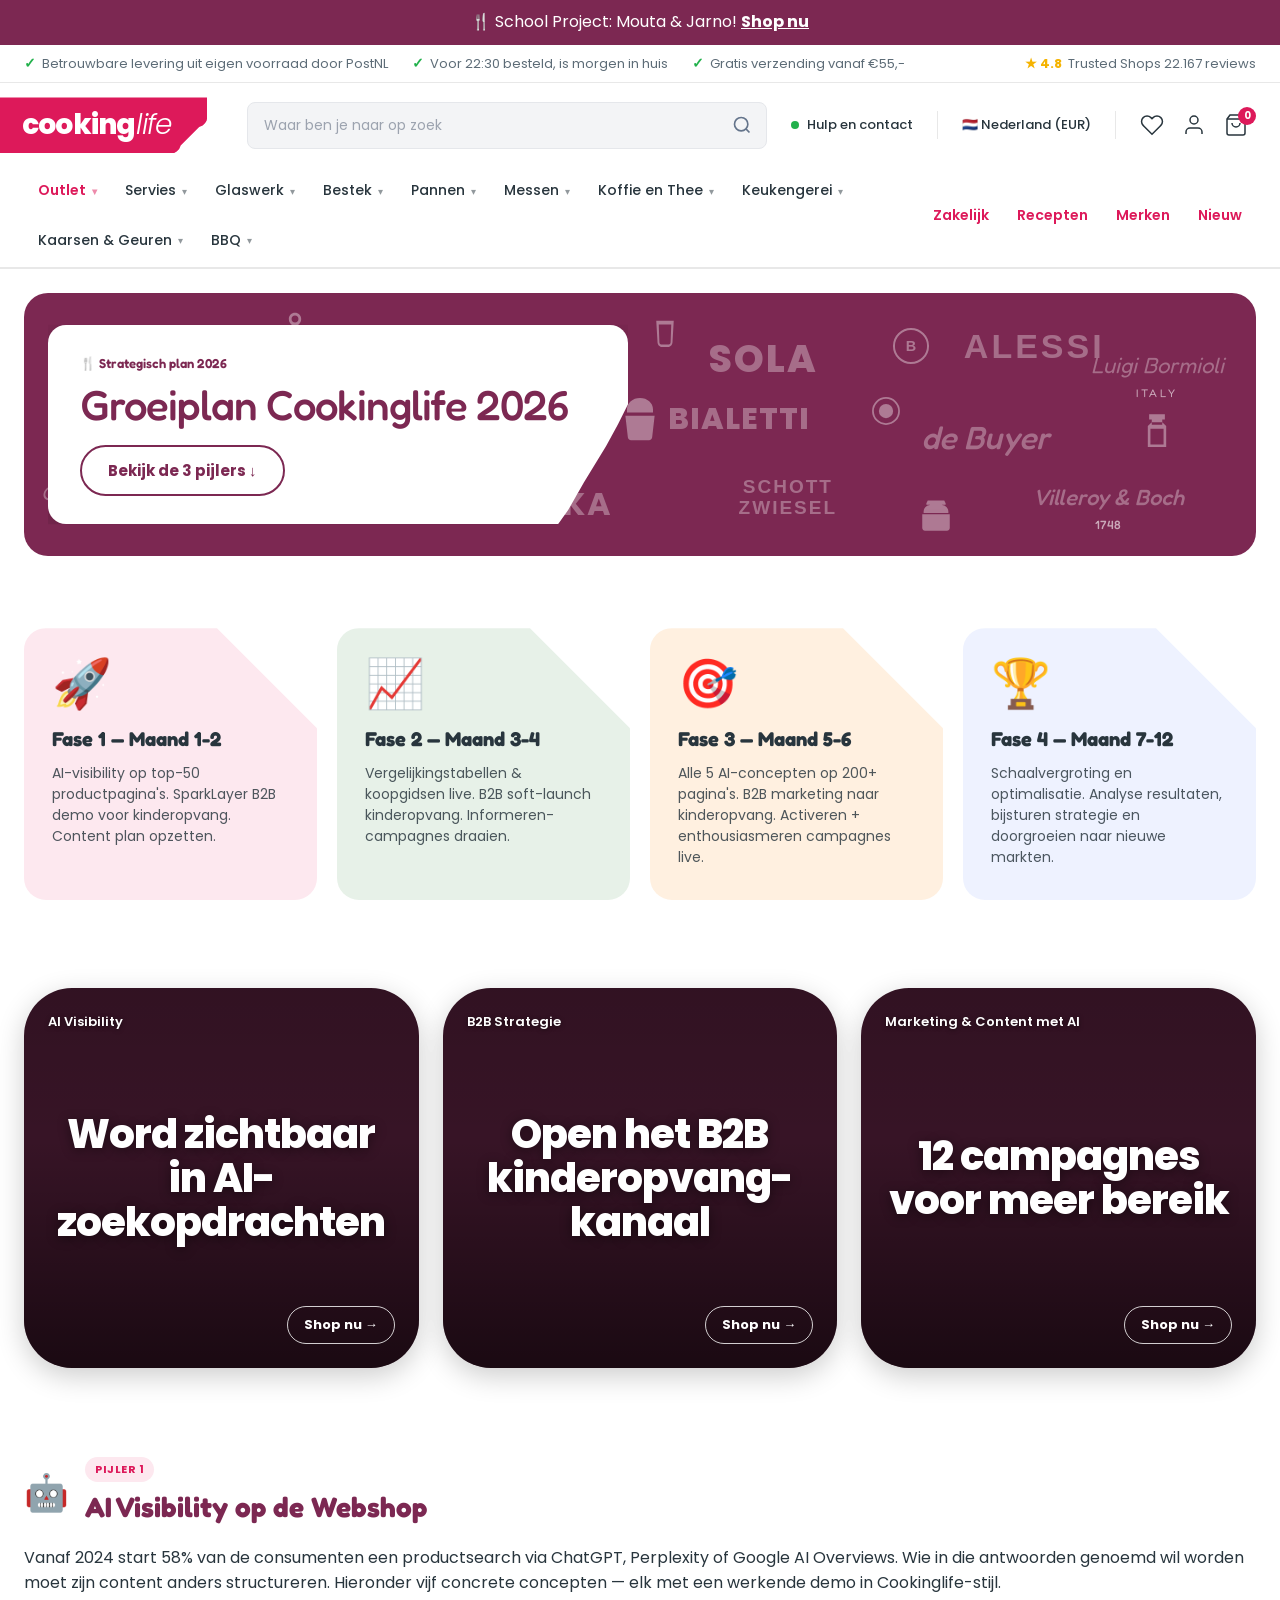
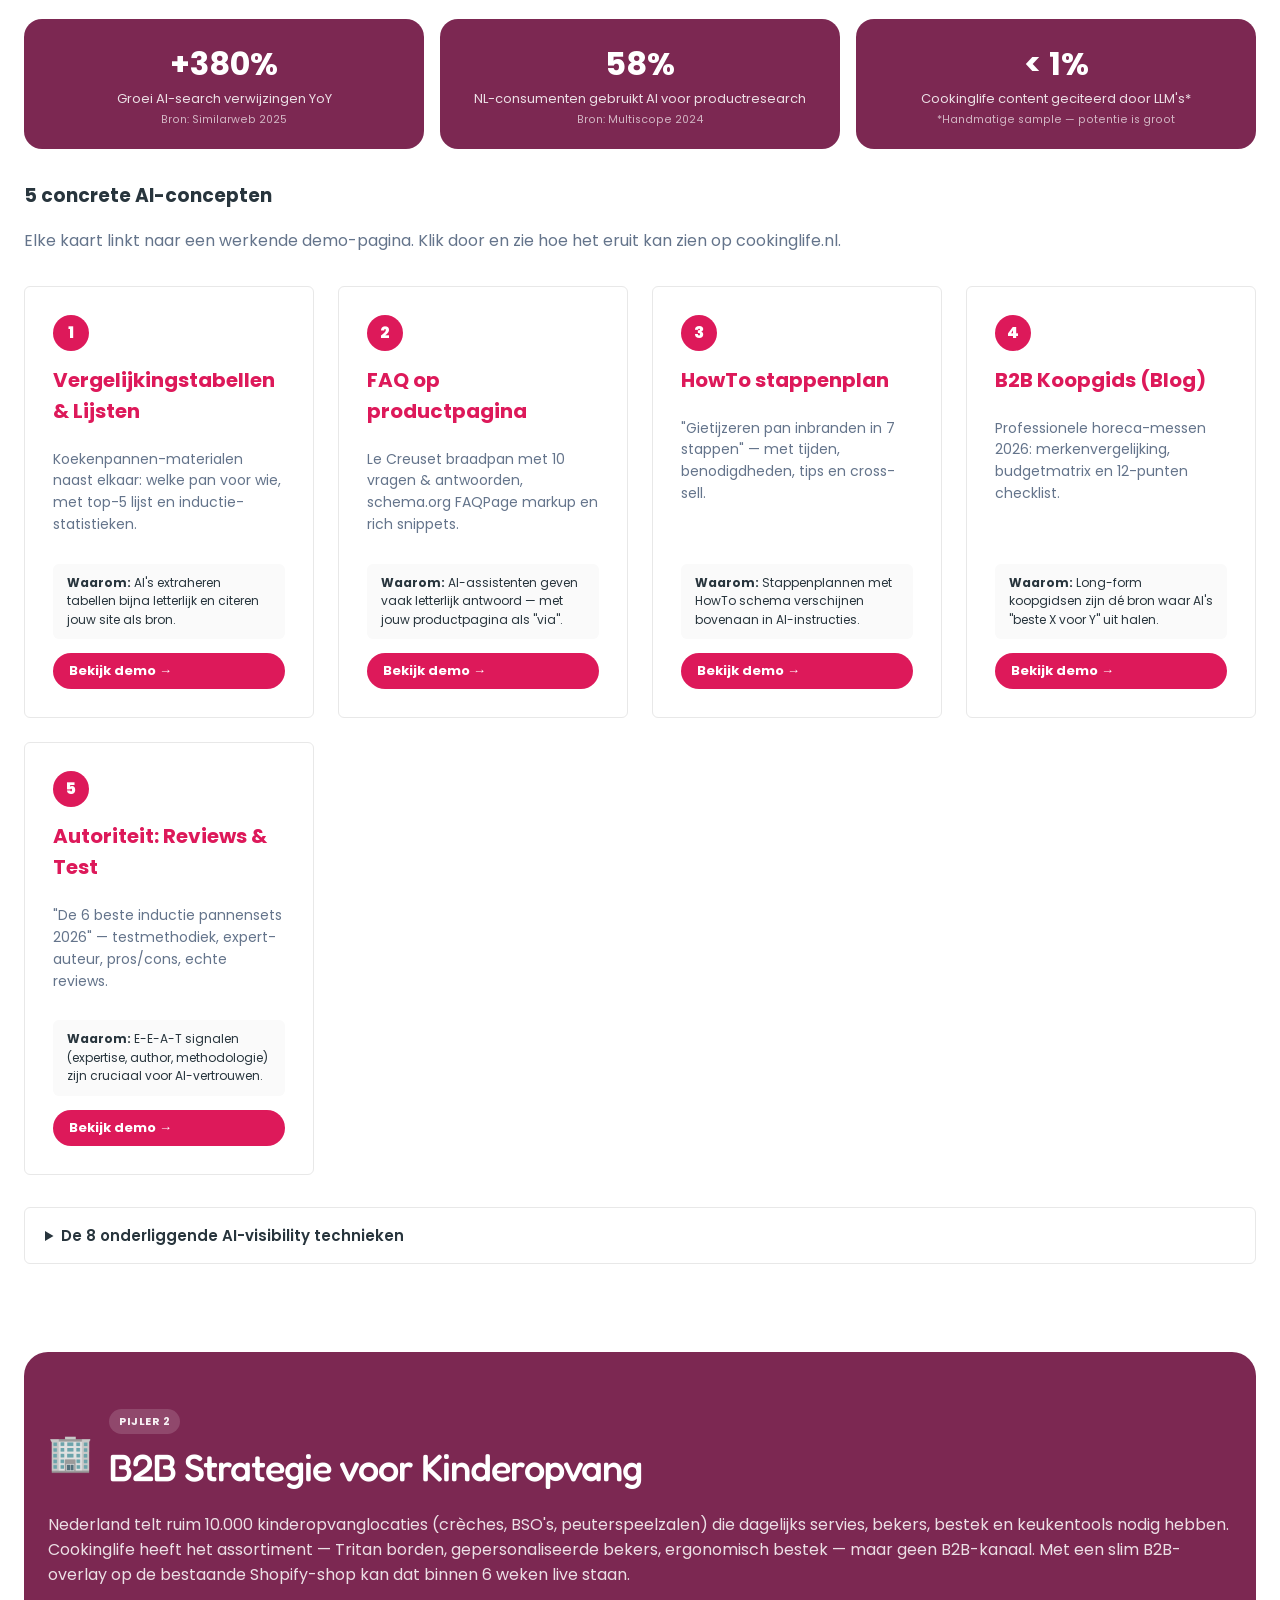
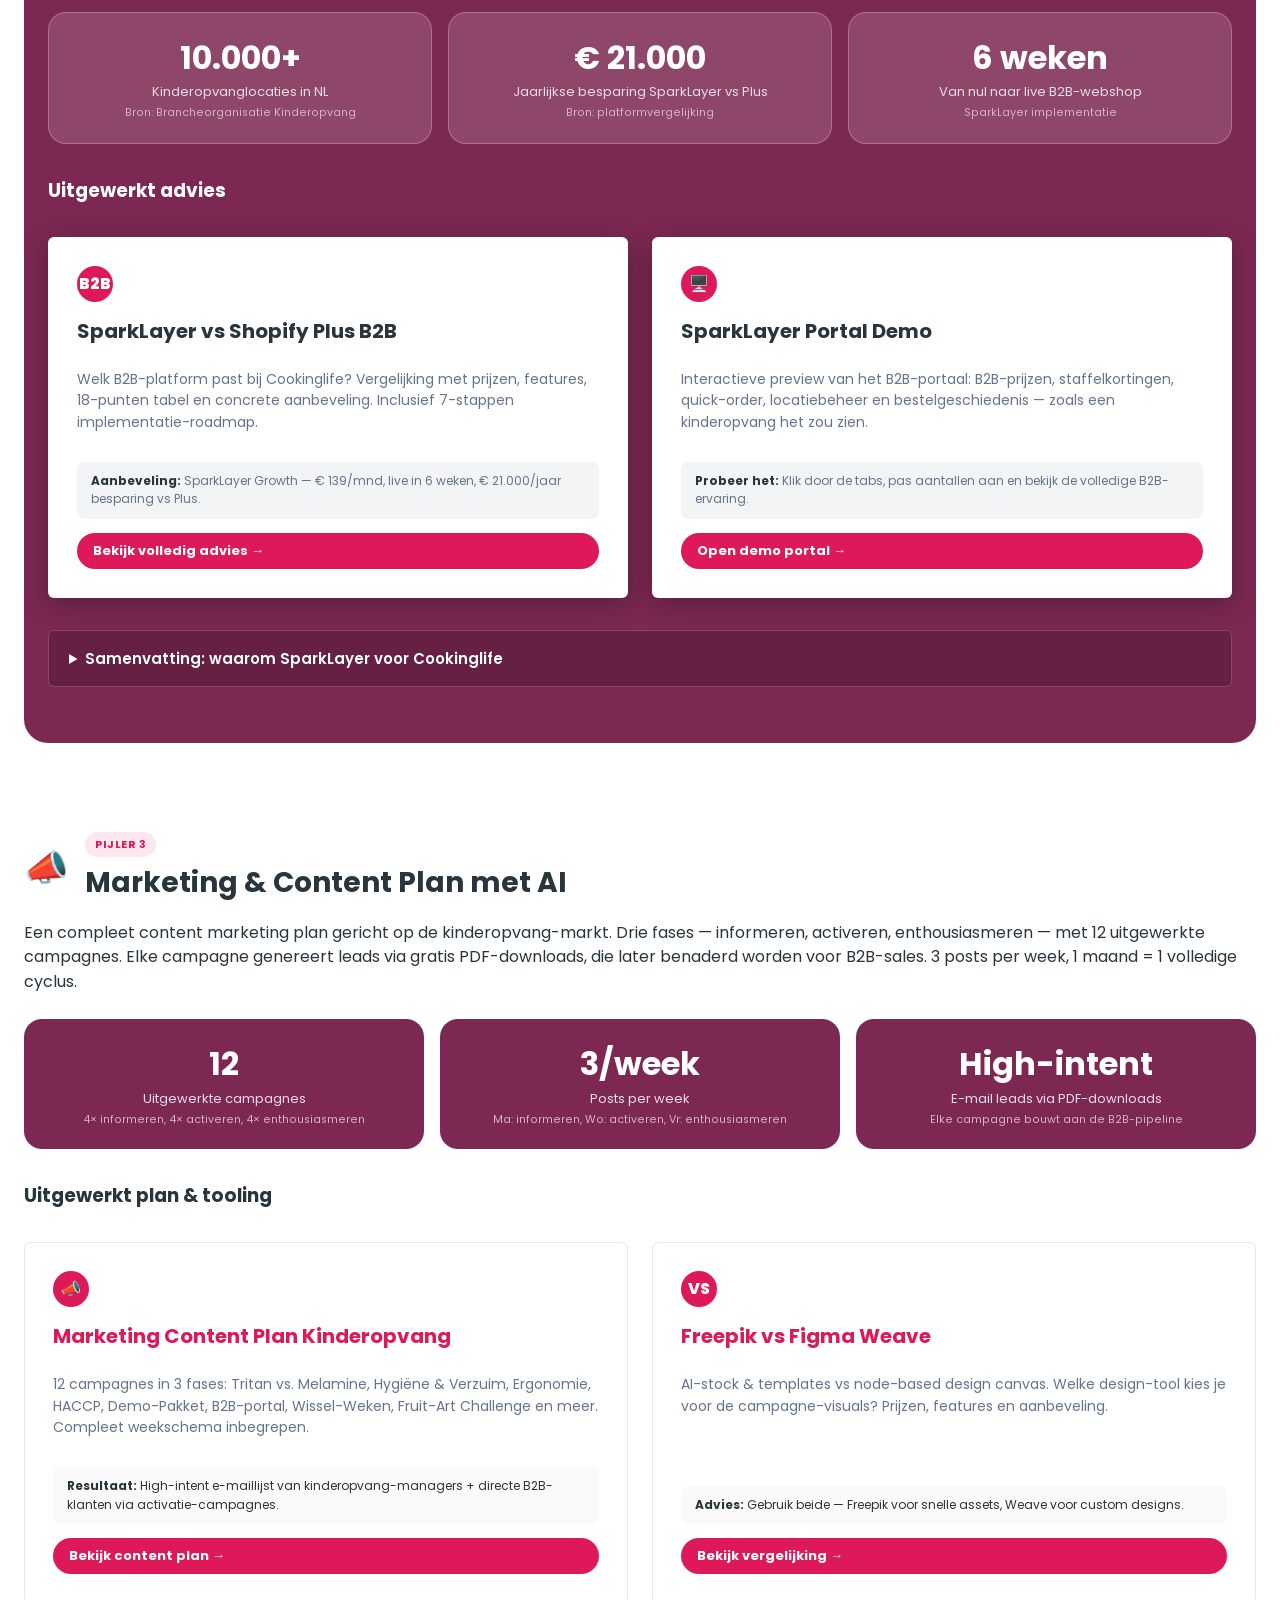
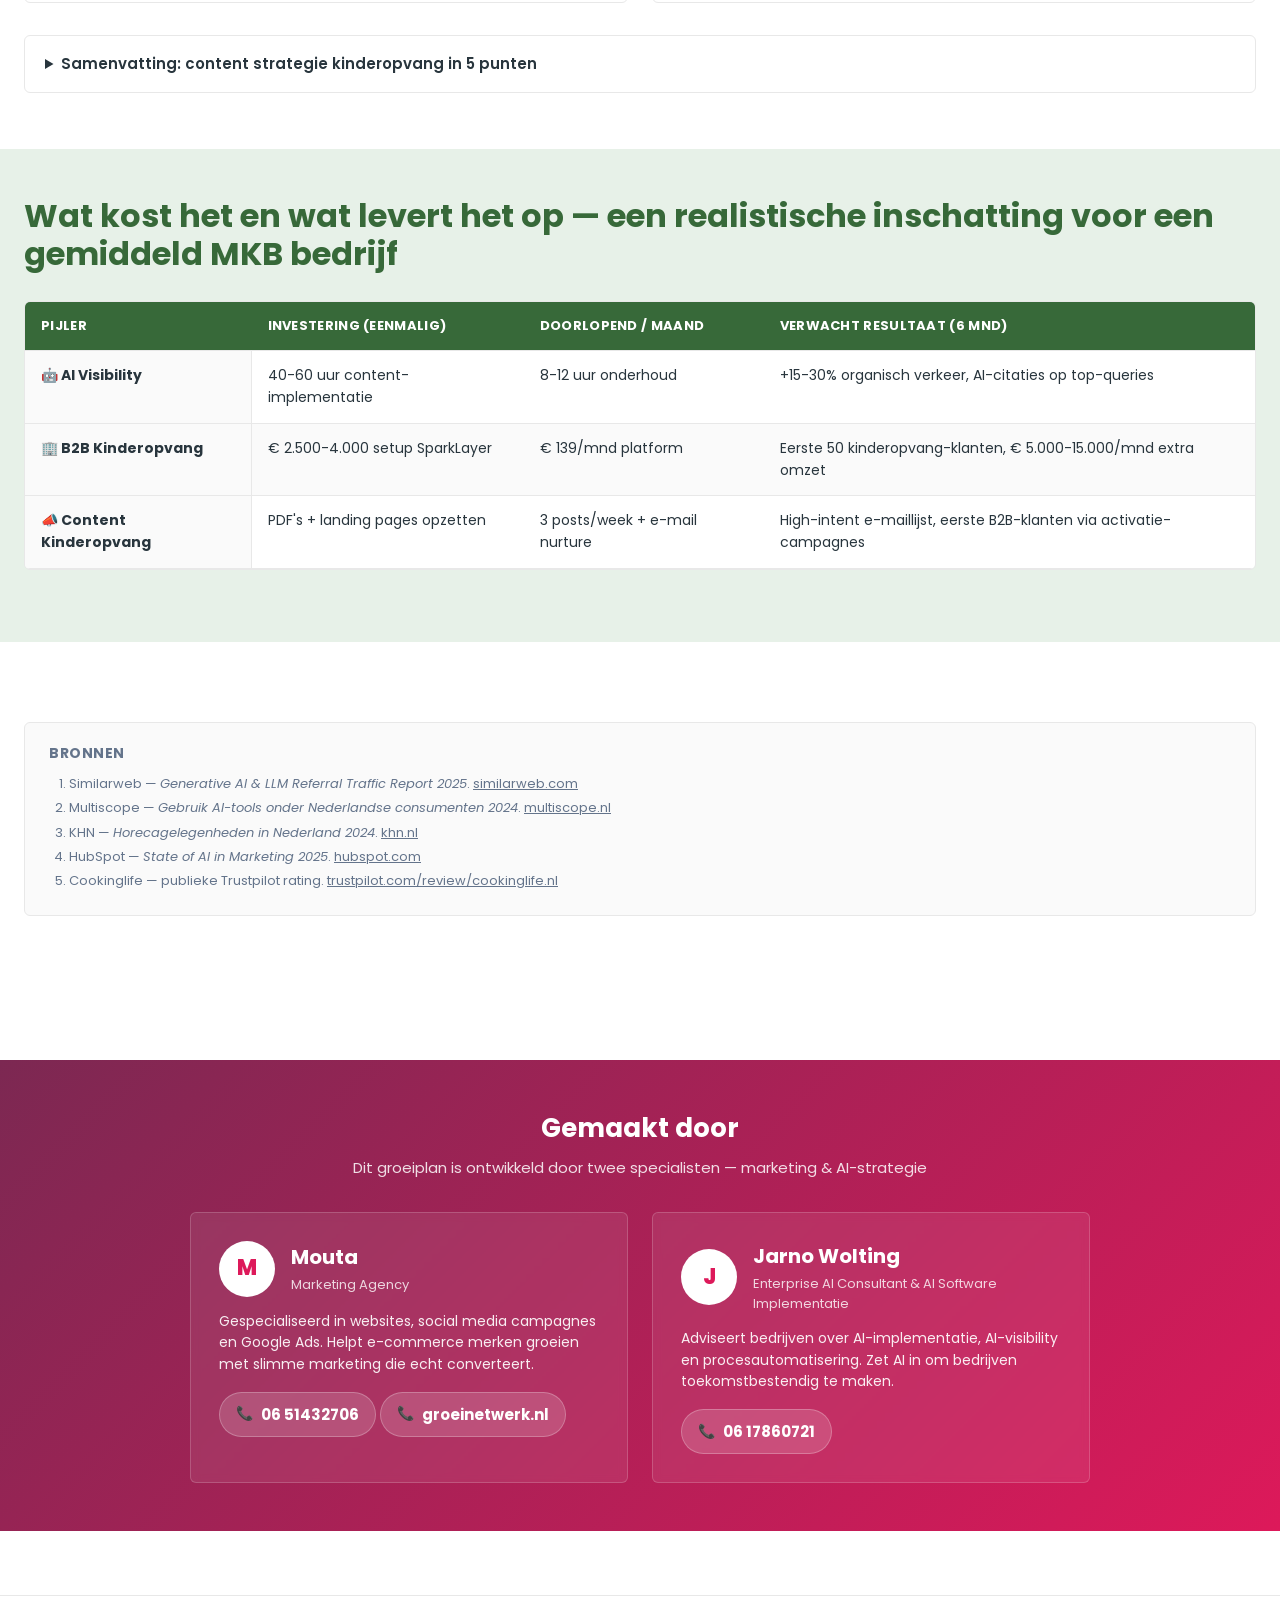
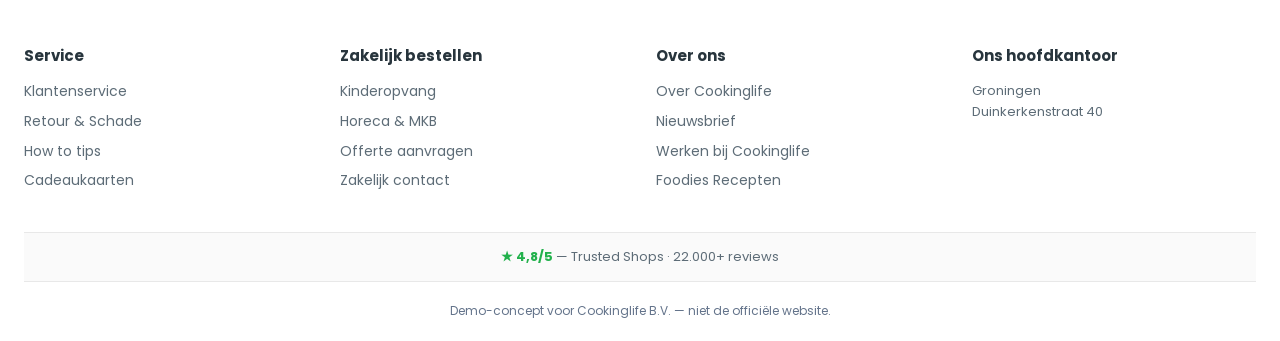
==== commit 97f5613a: "Update Mouta contactgegevens: nieuw telefoonnummer en website groeinetwerk.nl Co-Authored-By: Claude" ====
--- a/index.html
+++ b/index.html
@@ -527,7 +527,8 @@
           </div>
         </div>
         <p class="cl-author-desc">Gespecialiseerd in websites, social media campagnes en Google Ads. Helpt e-commerce merken groeien met slimme marketing die echt converteert.</p>
-        <a href="tel:+31651477706" class="cl-author-phone">06 51477706</a>
+        <a href="tel:+31651432706" class="cl-author-phone">06 51432706</a>
+        <a href="https://groeinetwerk.nl" class="cl-author-phone" target="_blank" rel="noopener">groeinetwerk.nl</a>
       </div>
       <div class="cl-author-card">
         <div class="cl-author-head">
